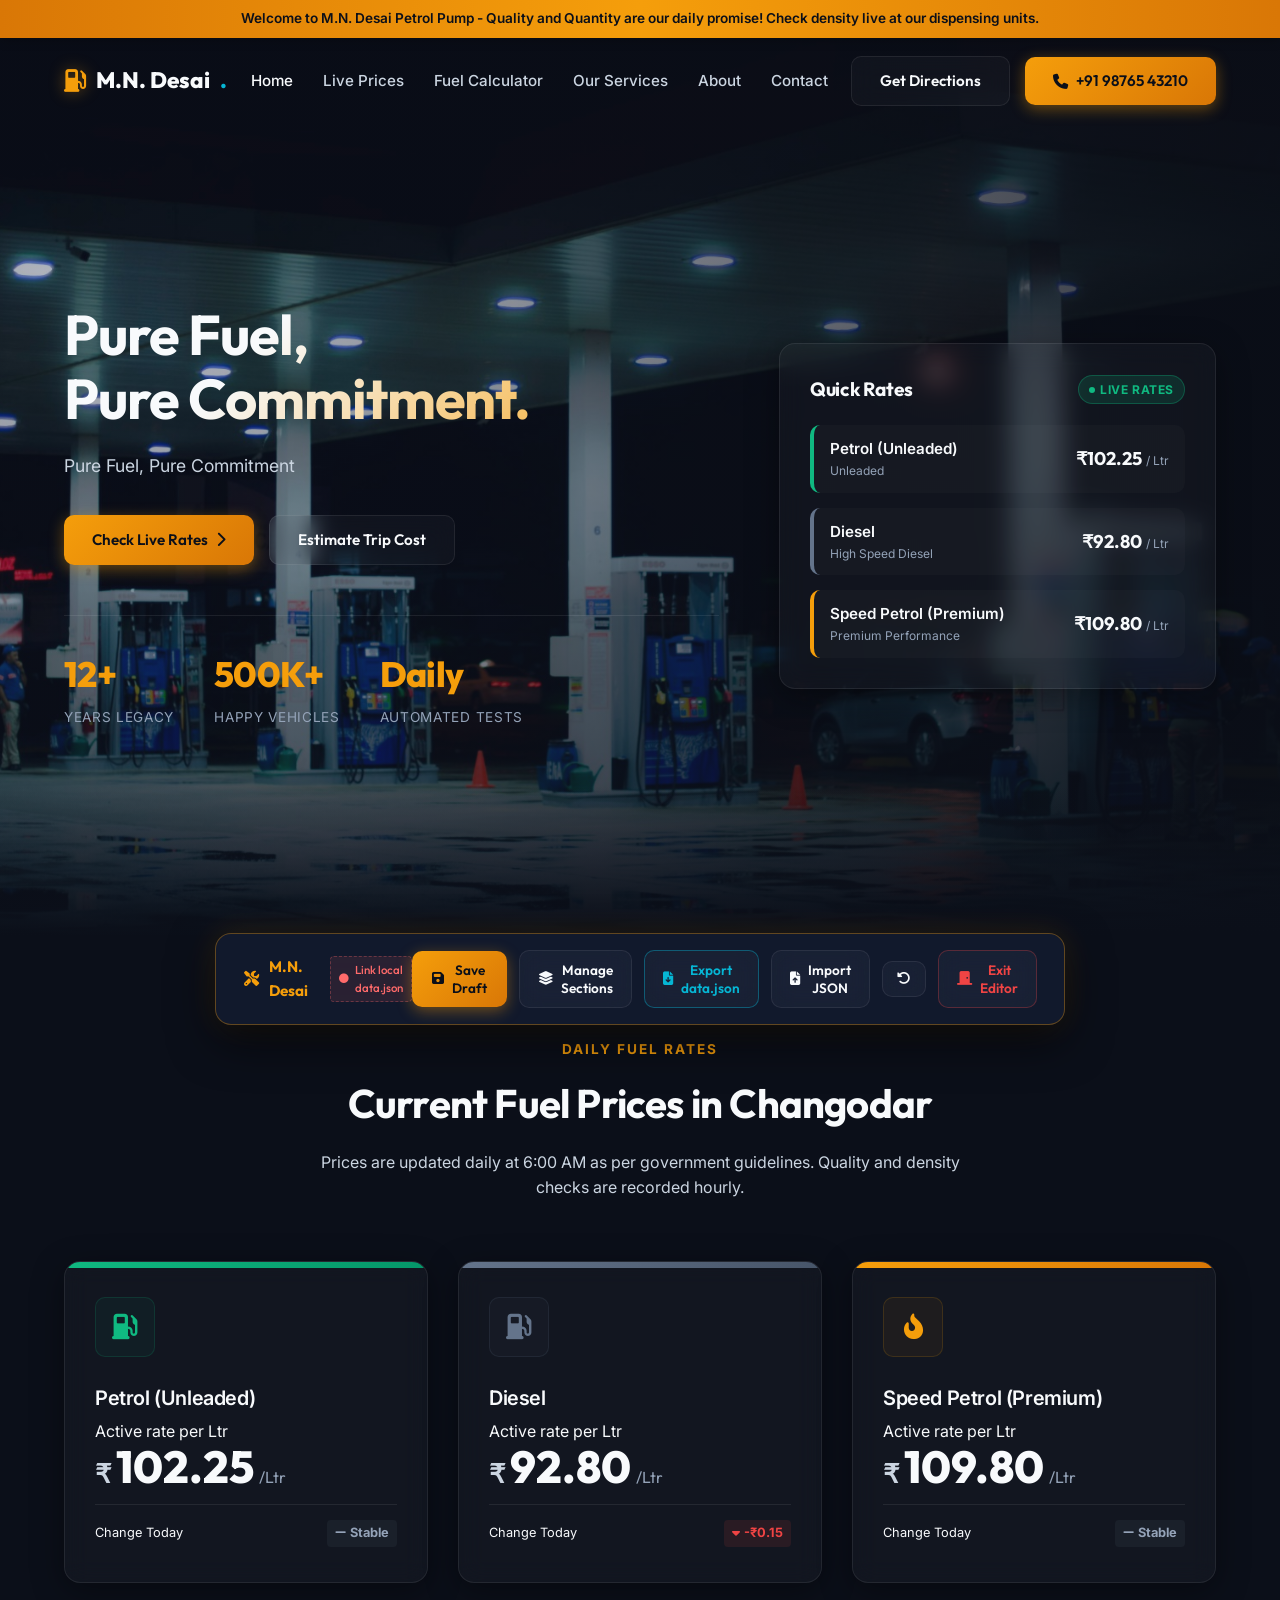
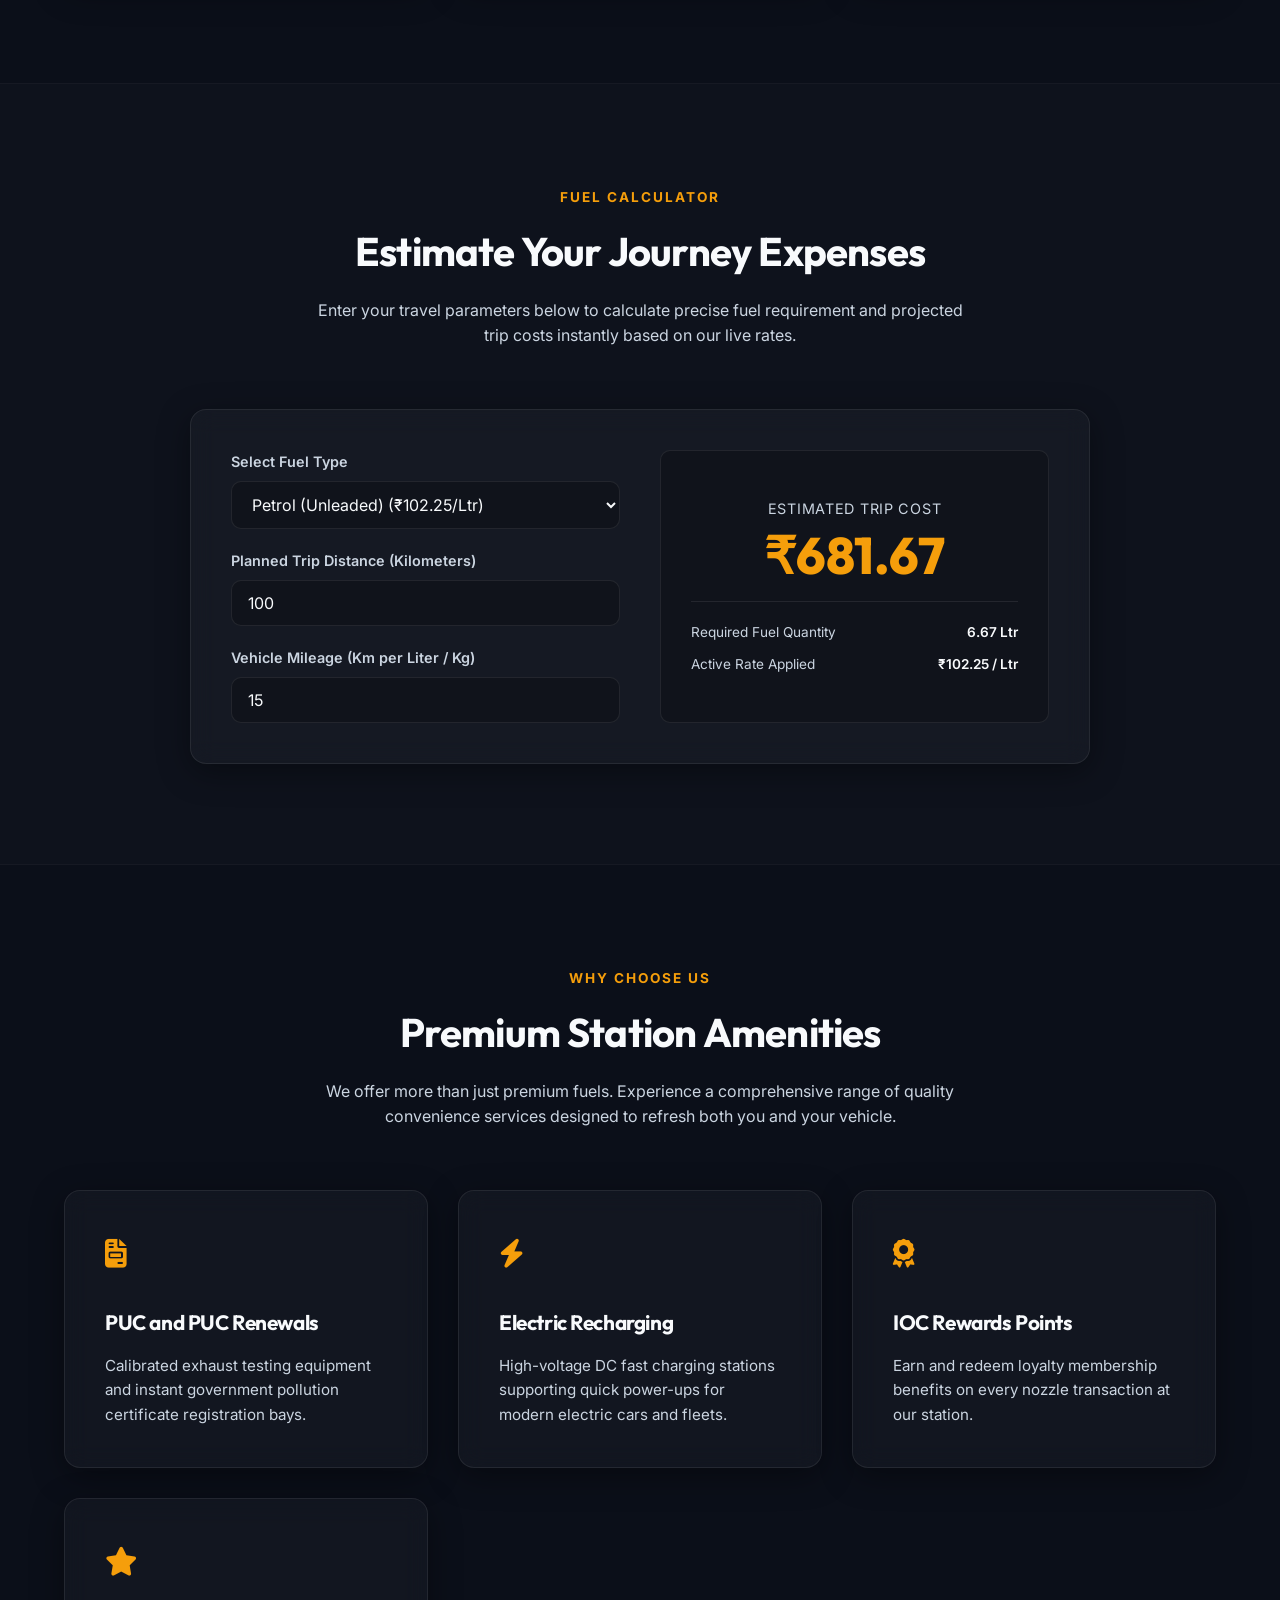
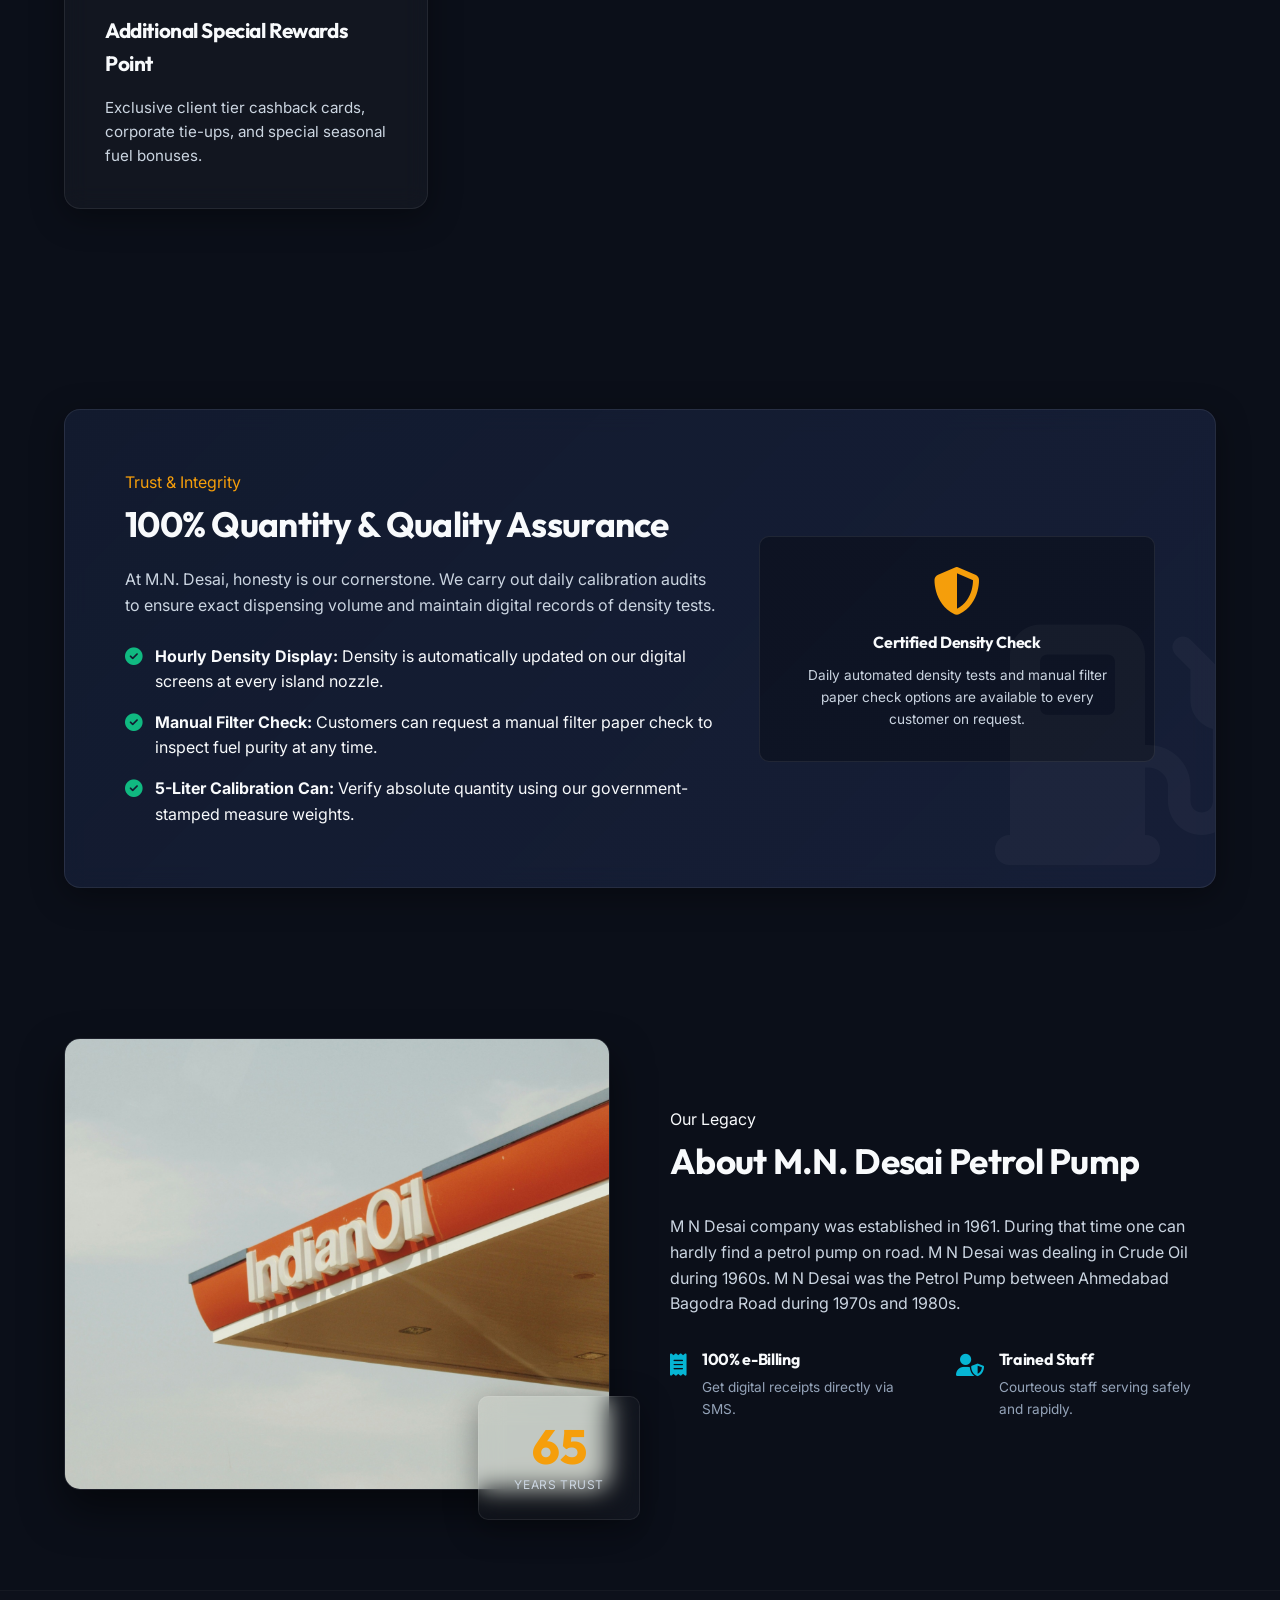
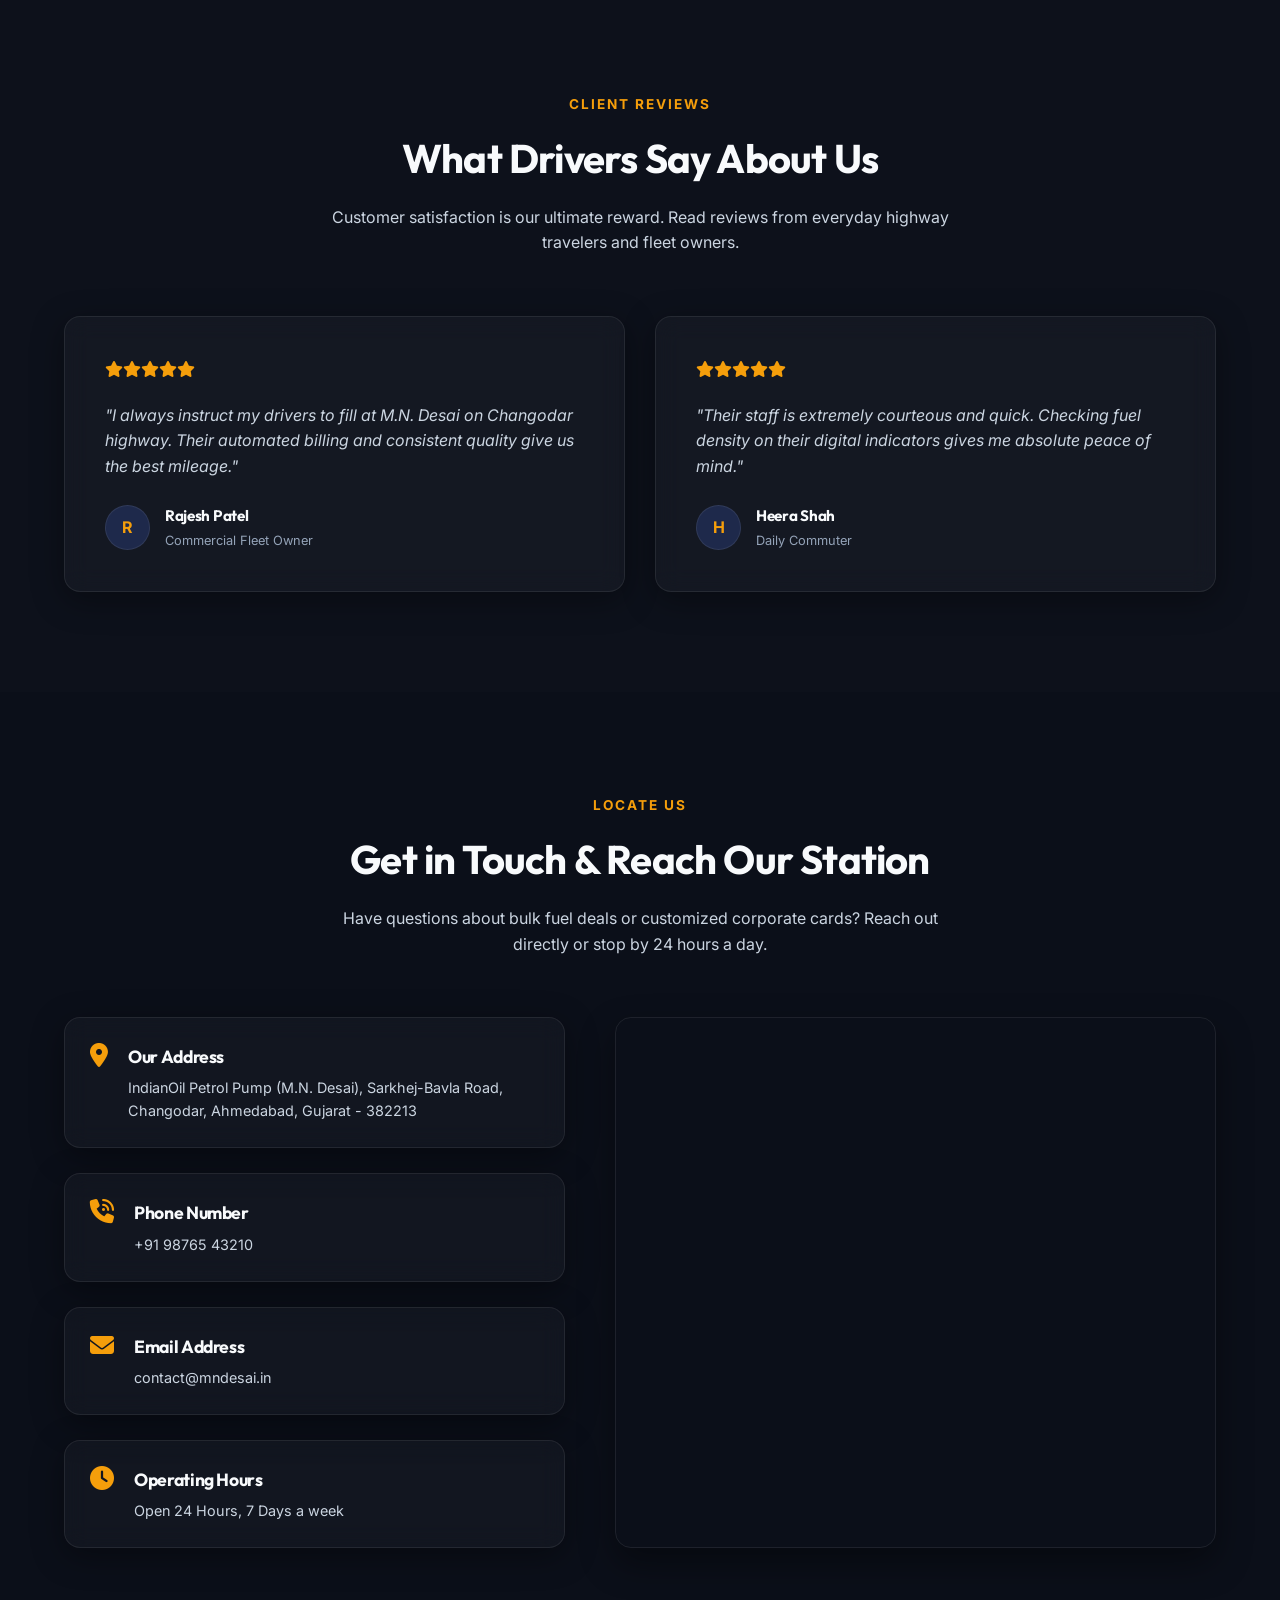
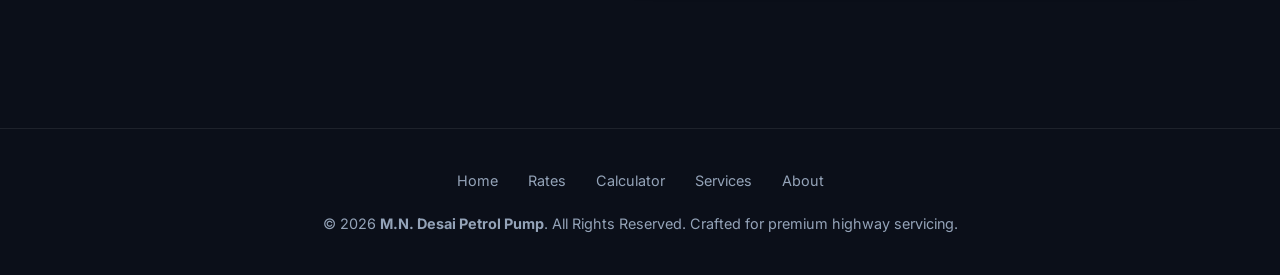
==== index.html @ 721d1387 "first commit" ====
<!DOCTYPE html>
<html lang="en">

<head>
    <meta charset="UTF-8">
    <meta name="viewport" content="width=device-width, initial-scale=1.0">
    <title>M.N. Desai Petrol Pump | Pure Fuel, Pure Commitment</title>

    
    <meta name="description"
        content="Welcome to M.N. Desai Petrol Pump (mndesai.in) located in Changodar on Sarkhej-Bavla Road, Ahmedabad, Gujarat. We provide 24/7 high-quality petrol, diesel, CNG, and speed fuel with precise measurements, automated billing, and daily density checks.">
    <meta name="keywords"
        content="mndesai petrol pump, mn desai fuel, changodar petrol pump, highway petrol pump gujarat, best cng station ahmedabad, speed petrol, diesel prices gujarat">
    <meta name="author" content="M.N. Desai">

    
    <link rel="stylesheet" href="css/style.css?v=4.0">

    
    <link rel="stylesheet" href="https://cdnjs.cloudflare.com/ajax/libs/font-awesome/6.4.0/css/all.min.css">
</head>

<body>

    
    <div class="announcement-bar" id="announcement-bar-container">
        <span id="announcement-text">Loading latest fuel updates...</span>
    </div>

    
    <header id="site-header">
        <div class="nav-container">
            <a href="#" class="logo">
                <i class="fa-solid fa-gas-pump" id="navbar-pump-icon"></i>
                <span id="nav-brand-name">M.N. Desai</span><span class="logo-dot" id="secret-lock-trigger">.</span>
            </a>

            <nav id="site-nav">
                <ul>
                    <li><a href="#hero" class="active">Home</a></li>
                    <li><a href="#prices">Live Prices</a></li>
                    <li><a href="#calculator">Fuel Calculator</a></li>
                    <li><a href="#services">Our Services</a></li>
                    <li><a href="#about">About</a></li>
                    <li><a href="#contact">Contact</a></li>
                </ul>
            </nav>

            <div class="nav-cta">
                <a href="#contact" class="btn btn-secondary">Get Directions</a>
                <a href="tel:+919876543210" class="btn btn-primary" id="header-phone-btn"><i
                        class="fa-solid fa-phone"></i> Call Now</a>
            </div>

            <button class="nav-toggle" id="nav-menu-toggle" aria-label="Toggle Menu">
                <i class="fa-solid fa-bars"></i>
            </button>
        </div>
    </header>

    
    <section class="hero" id="hero">
        <button class="hero-bg-edit-btn" id="hero-bg-edit-trigger" title="Change Hero Background Image"><i
                class="fa-solid fa-camera"></i> Change Background</button>
        <div class="hero-grid">
            <div class="hero-content">
                <h1 class="gradient-text" id="hero-title">Pure Fuel,<br>Pure Commitment.</h1>
                <p id="hero-tagline">Serving the state highway network with integrity and excellence for
                    over six decades. We guarantee 100% pure fuel with advanced calibrated dispensers.</p>

                <div class="hero-buttons">
                    <a href="#prices" class="btn btn-primary">Check Live Rates <i
                            class="fa-solid fa-chevron-right"></i></a>
                    <a href="#calculator" class="btn btn-secondary">Estimate Trip Cost</a>
                </div>

                <div class="hero-stats">
                    <div class="stat-item">
                        <h3 id="stat-experience">12+</h3>
                        <p id="stat-experience-label">Years Legacy</p>
                    </div>
                    <div class="stat-item">
                        <h3 id="stat-customers">500K+</h3>
                        <p id="stat-customers-label">Happy Vehicles</p>
                    </div>
                    <div class="stat-item">
                        <h3 id="stat-density">Daily</h3>
                        <p id="stat-density-label">Automated Tests</p>
                    </div>
                </div>
            </div>

            
            <div class="hero-preview">
                <div class="glass-panel fuel-quick-card">
                    <div class="quick-card-header">
                        <h3>Quick Rates</h3>
                        <span class="badge-live">Live Rates</span>
                    </div>
                    <div class="quick-fuel-list" id="quick-rates-container">
                        
                        <div class="quick-fuel-item petrol">
                            <div class="fuel-meta">
                                <span class="name">Petrol (Unleaded)</span>
                                <span class="type">Unleaded</span>
                            </div>
                            <div class="fuel-rate">
                                <span class="price">₹104.25</span>
                                <span class="unit">/ Ltr</span>
                            </div>
                        </div>
                        <div class="quick-fuel-item diesel">
                            <div class="fuel-meta">
                                <span class="name">Diesel</span>
                                <span class="type">High Speed Diesel</span>
                            </div>
                            <div class="fuel-rate">
                                <span class="price">₹92.80</span>
                                <span class="unit">/ Ltr</span>
                            </div>
                        </div>
                    </div>
                </div>
            </div>
        </div>
    </section>

    
    <section class="section" id="prices">
        <div class="container">
            <div class="section-header">
                <span class="subtitle" id="prices-subtitle">Daily Fuel Rates</span>
                <h2 id="prices-title">Current Fuel Prices in Changodar</h2>
                <p id="prices-desc">Prices are updated daily at 6:00 AM as per government guidelines. Quality and
                    density checks are recorded hourly.</p>
            </div>

            <div class="price-grid" id="prices-grid-container">
                
            </div>
        </div>
    </section>

    
    <section class="section" id="calculator"
        style="background: rgba(255,255,255,0.01); border-top: 1px solid rgba(255,255,255,0.03); border-bottom: 1px solid rgba(255,255,255,0.03);">
        <div class="container">
            <div class="section-header">
                <span class="subtitle" id="calc-subtitle">Fuel Calculator</span>
                <h2 id="calc-title">Estimate Your Journey Expenses</h2>
                <p id="calc-desc">Enter your travel parameters below to calculate precise fuel requirement and projected
                    trip costs instantly based on our live rates.</p>
            </div>

            <div class="glass-panel calc-container">
                <div class="calc-grid">
                    <div class="calc-inputs">
                        <div class="input-group">
                            <label for="calc-fuel-type">Select Fuel Type</label>
                            <select id="calc-fuel-type">
                                
                            </select>
                        </div>
                        <div class="input-group">
                            <label for="calc-distance">Planned Trip Distance (Kilometers)</label>
                            <input type="number" id="calc-distance" placeholder="e.g. 150" min="1" value="100">
                        </div>
                        <div class="input-group">
                            <label for="calc-mileage">Vehicle Mileage (Km per Liter / Kg)</label>
                            <input type="number" id="calc-mileage" placeholder="e.g. 15" min="0.1" step="0.1"
                                value="15">
                        </div>
                    </div>

                    <div class="calc-outputs">
                        <span class="result-label">Estimated Trip Cost</span>
                        <div class="result-val" id="calc-result-price">₹0.00</div>

                        <div class="calc-details">
                            <div class="calc-detail-row">
                                <span>Required Fuel Quantity</span>
                                <span id="calc-result-qty">0.00 Ltr</span>
                            </div>
                            <div class="calc-detail-row">
                                <span>Active Rate Applied</span>
                                <span id="calc-result-rate">₹0.00 / Ltr</span>
                            </div>
                        </div>
                    </div>
                </div>
            </div>
        </div>
    </section>

    
    <section class="section" id="services">
        <div class="container">
            <div class="section-header">
                <span class="subtitle" id="services-subtitle">Why Choose Us</span>
                <h2 id="services-title">Premium Station Amenities</h2>
                <p id="services-desc">We offer more than just premium fuels. Experience a comprehensive range of quality
                    convenience services designed to refresh both you and your vehicle.</p>
            </div>

            <div class="services-grid" id="services-grid-container">
                
            </div>
        </div>
    </section>

    
    <section class="section" id="trust" style="padding-bottom: 50px;">
        <div class="container">
            <div class="glass-panel quality-banner">
                <div class="quality-grid">
                    <div class="quality-content">
                        <span class="subtitle" id="trust-subtitle" style="color: var(--primary);">Trust &
                            Integrity</span>
                        <h2 id="qa-title">100% Quantity & Quality Assurance</h2>
                        <p id="qa-desc">At M.N. Desai, honesty is our cornerstone. We carry out daily calibration audits
                            to ensure exact dispensing volume and maintain digital records of density tests.</p>

                        <div class="quality-bullets">
                            <div class="quality-bullet">
                                <i class="fa-solid fa-circle-check"></i>
                                <span><strong id="qa-bullet-title-1">Hourly Density Display:</strong> <span
                                        id="qa-bullet-desc-1">Density is automatically updated on our digital screens at
                                        every island nozzle.</span></span>
                            </div>
                            <div class="quality-bullet">
                                <i class="fa-solid fa-circle-check"></i>
                                <span><strong id="qa-bullet-title-2">Manual Filter Check:</strong> <span
                                        id="qa-bullet-desc-2">Customers can request a manual filter paper check to
                                        inspect fuel purity at any time.</span></span>
                            </div>
                            <div class="quality-bullet">
                                <i class="fa-solid fa-circle-check"></i>
                                <span><strong id="qa-bullet-title-3">5-Liter Calibration Can:</strong> <span
                                        id="qa-bullet-desc-3">Verify absolute quantity using our government-stamped
                                        measure weights.</span></span>
                            </div>
                        </div>
                    </div>

                    <div class="quality-visual">
                        <i class="fa-solid fa-shield-halved"></i>
                        <h4>Certified Density Check</h4>
                        <p id="qa-density-note">Daily automated density tests and manual filter paper check options are
                            available to every customer on request.</p>
                    </div>
                </div>
            </div>
        </div>
    </section>

    
    <section class="section" id="about">
        <div class="container">
            <div class="about-grid">
                <div class="about-visual">
                    <div class="about-img-wrap">
                        <img src="images/01.jpeg" alt="M.N. Desai Fueling Station" id="about-image">
                    </div>
                    <div class="glass-panel experience-card">
                        <div class="num" id="about-years-badge">12</div>
                        <div class="lbl" id="about-years-label">Years Service</div>
                    </div>
                </div>

                <div class="about-content">
                    <span class="subtitle" id="about-subtitle">Our Legacy</span>
                    <h2 id="about-title">About M.N. Desai Petrol Pump</h2>
                    <p id="about-description">M N Desai company was established in 1961. During that time one can hardly
                        find a petrol pump on road. M N Desai was dealing in Crude Oil during 1960s. M N Desai was the
                        Petrol Pump between Ahmedabad Bagodra Road during 1970s and 1980s.</p>

                    <div class="about-features">
                        <div class="about-feat">
                            <div class="about-feat-icon"><i class="fa-solid fa-receipt"></i></div>
                            <div>
                                <h4 id="about-feat-title-1">100% e-Billing</h4>
                                <p id="about-feat-desc-1">Get digital receipts directly via SMS.</p>
                            </div>
                        </div>
                        <div class="about-feat">
                            <div class="about-feat-icon"><i class="fa-solid fa-user-shield"></i></div>
                            <div>
                                <h4 id="about-feat-title-2">Trained Staff</h4>
                                <p id="about-feat-desc-2">Courteous staff serving safely and rapidly.</p>
                            </div>
                        </div>
                    </div>
                </div>
            </div>
        </div>
    </section>

    
    <section class="section" id="testimonials"
        style="background: rgba(255,255,255,0.01); border-top: 1px solid rgba(255,255,255,0.03);">
        <div class="container">
            <div class="section-header">
                <span class="subtitle" id="testimonials-subtitle">Client Reviews</span>
                <h2 id="testimonials-title">What Drivers Say About Us</h2>
                <p id="testimonials-desc">Customer satisfaction is our ultimate reward. Read reviews from everyday
                    highway travelers and fleet owners.</p>
            </div>

            <div class="testimonials-grid" id="testimonials-container">
                
            </div>
        </div>
    </section>

    
    <section class="section" id="contact">
        <div class="container">
            <div class="section-header">
                <span class="subtitle" id="contact-subtitle">Locate Us</span>
                <h2 id="contact-title">Get in Touch & Reach Our Station</h2>
                <p id="contact-desc">Have questions about bulk fuel deals or customized corporate cards? Reach out
                    directly or stop by 24 hours a day.</p>
            </div>

            <div class="contact-grid">
                <div class="contact-info-cards">
                    <div class="glass-panel contact-panel-card">
                        <i class="fa-solid fa-location-dot"></i>
                        <div>
                            <h4>Our Address</h4>
                            <p id="contact-address">IndianOil Petrol Pump (M.N. Desai), Sarkhej-Bavla Road, Changodar,
                                Ahmedabad, Gujarat - 382213</p>
                        </div>
                    </div>
                    <div class="glass-panel contact-panel-card">
                        <i class="fa-solid fa-phone-volume"></i>
                        <div>
                            <h4>Phone Number</h4>
                            <p><a href="tel:+919876543210" id="contact-phone">+91 98765 43210</a></p>
                            <p style="font-size:0.8rem; color:var(--text-muted);"></p>
                        </div>
                    </div>
                    <div class="glass-panel contact-panel-card">
                        <i class="fa-solid fa-envelope"></i>
                        <div>
                            <h4>Email Address</h4>
                            <p><a href="mailto:contact@mndesai.in" id="contact-email">contact@mndesai.in</a></p>
                        </div>
                    </div>
                    <div class="glass-panel contact-panel-card">
                        <i class="fa-solid fa-clock"></i>
                        <div>
                            <h4>Operating Hours</h4>
                            <p id="contact-hours">Open 24 Hours, 7 Days a week</p>
                        </div>
                    </div>
                </div>

                <div class="map-wrapper">
                    
                    <iframe
                        src="https://www.google.com/maps/embed?pb=!1m18!1m12!1m3!1d3672.630043883011!2d72.4411132!3d22.9208035!2m3!1f0!2f0!3f0!3m2!1i1024!2i768!4f13.1!3m3!1m2!1s0x395e91b2bcdae9b9%3A0xb13c79120ed549c4!2sIndianOil!5e0!3m2!1sen!2sin!4v1715830000000!5m2!1sen!2sin"
                        allowfullscreen="" loading="lazy" referrerpolicy="no-referrer-when-downgrade"
                        id="contact-map-iframe"></iframe>
                </div>
            </div>
        </div>
    </section>

    
    <footer>
        <div class="container">
            <div class="footer-nav">
                <a href="#hero">Home</a>
                <a href="#prices">Rates</a>
                <a href="#calculator">Calculator</a>
                <a href="#services">Services</a>
                <a href="#about">About</a>
            </div>
            <p>&copy; <span id="footer-year">2026</span> <strong id="footer-station-name">M.N. Desai Petrol
                    Pump</strong>. All Rights Reserved. <span id="footer-crafted-text">Crafted for premium highway
                    servicing.</span></p>
        </div>
    </footer>

    
    <div class="secret-login-modal" id="secret-login-modal-overlay">
        <div class="glass-panel login-card" style="position: relative;">
            <button id="close-secret-login"
                style="position: absolute; top: 15px; right: 15px; background: none; border: none; color: var(--text-secondary); cursor: pointer; font-size: 1.2rem;"><i
                    class="fa-solid fa-xmark"></i></button>
            <div class="login-header">
                <i class="fa-solid fa-user-lock"></i>
                <h2>Admin Mode Activation</h2>
                <p>Enter administrative credentials to enable live inline text and price editing directly on this page.
                </p>
            </div>

            <div class="login-error" id="secret-login-error"
                style="display: none; background: rgba(239, 68, 68, 0.1); border: 1px solid rgba(239, 68, 68, 0.3); color: #ef4444; padding: 10px; border-radius: var(--border-radius-sm); font-size: 0.85rem; margin-bottom: 20px;">
                <i class="fa-solid fa-circle-exclamation"></i> Invalid credentials.
            </div>

            <div class="login-form">
                <div class="input-group" style="text-align: left;">
                    <label for="secret-username">Username</label>
                    <input type="text" id="secret-username" placeholder="Enter user name" required>
                </div>

                <div class="input-group" style="text-align: left; margin-top: 15px;">
                    <label for="secret-password">Password</label>
                    <input type="password" id="secret-password" placeholder="••••••••" required>
                </div>

                <button type="button" class="btn btn-primary" id="secret-login-submit"
                    style="width: 100%; margin-top: 25px;">
                    <i class="fa-solid fa-key"></i> Enable Edit Mode
                </button>
            </div>
        </div>
    </div>

    
    <div class="secret-login-modal" id="wysiwyg-image-modal-overlay">
        <div class="glass-panel login-card" style="position: relative; max-width: 540px; width: 100%;">
            <button id="close-image-modal"
                style="position: absolute; top: 15px; right: 15px; background: none; border: none; color: var(--text-secondary); cursor: pointer; font-size: 1.2rem;"><i
                    class="fa-solid fa-xmark"></i></button>
            <div class="login-header" style="margin-bottom: 20px;">
                <i class="fa-solid fa-image" style="color: var(--primary); font-size: 2.5rem; margin-bottom: 12px;"></i>
                <h2 style="font-family: 'Outfit', sans-serif; font-size: 1.8rem; margin-bottom: 8px;">Update Section
                    Image</h2>
                <p style="font-size: 0.85rem; color: var(--text-secondary); line-height: 1.4;">Select an existing image
                    from the <code>images/</code> folder gallery, or upload/register a new image.</p>
            </div>

            <div class="image-modal-body" style="text-align: left; display: flex; flex-direction: column; gap: 15px;">
                
                <div class="input-group">
                    <label
                        style="font-weight: 600; font-size: 0.85rem; color: var(--text-secondary); display: flex; align-items: center; gap: 6px; margin-bottom: 6px;">
                        <i class="fa-solid fa-images"></i> Available Images in Folder
                    </label>
                    <div class="image-gallery-grid" id="modal-image-gallery-container">
                        
                    </div>
                </div>

                
                <div class="input-group">
                    <label
                        style="font-weight: 600; font-size: 0.85rem; color: var(--text-secondary); display: flex; align-items: center; gap: 6px; margin-bottom: 4px;">
                        <i class="fa-solid fa-cloud-arrow-up"></i> Register / Upload New Image
                    </label>
                    <div class="file-upload-drag-area" id="modal-image-drag-area"
                        style="border: 2px dashed rgba(245, 158, 11, 0.3); padding: 16px; border-radius: var(--border-radius-md); text-align: center; cursor: pointer; background: rgba(255,255,255,0.01); transition: var(--transition-smooth);">
                        <i class="fa-solid fa-images"
                            style="font-size: 1.5rem; color: var(--text-muted); margin-bottom: 6px;"></i>
                        <p style="font-size: 0.75rem; color: var(--text-secondary); margin: 0;">Drag & drop new image
                            here or <span style="color: var(--primary); font-weight: 600;">Browse</span></p>
                        <input type="file" id="modal-image-file-picker" accept="image/*" style="display: none;">
                    </div>
                </div>
            </div>

            <div style="display: flex; gap: 10px; margin-top: 20px;">
                <button type="button" class="btn btn-secondary" id="cancel-image-submit"
                    style="flex: 1; padding: 10px; font-size: 0.85rem;">Cancel</button>
                <button type="button" class="btn btn-primary" id="apply-image-submit"
                    style="flex: 1; padding: 10px; font-size: 0.85rem;"><i class="fa-solid fa-circle-check"></i> Apply
                    Selection</button>
            </div>
        </div>
    </div>

    
    <div class="secret-login-modal" id="wysiwyg-icon-modal-overlay">
        <div class="glass-panel login-card" style="position: relative; max-width: 520px; width: 100%;">
            <button id="close-icon-modal"
                style="position: absolute; top: 15px; right: 15px; background: none; border: none; color: var(--text-secondary); cursor: pointer; font-size: 1.2rem;"><i
                    class="fa-solid fa-xmark"></i></button>
            <div class="login-header" style="margin-bottom: 20px;">
                <i class="fa-solid fa-icons" style="color: var(--primary); font-size: 2.5rem; margin-bottom: 12px;"></i>
                <h2 style="font-family: 'Outfit', sans-serif; font-size: 1.8rem; margin-bottom: 8px;">Select Curated
                    Icon</h2>
                <p style="font-size: 0.85rem; color: var(--text-secondary); line-height: 1.4;">Pick a stunning and
                    modern icon style to customize this section's branding.</p>
            </div>
            <div class="icon-modal-body" style="text-align: left;">
                <div class="icon-picker-grid" id="modal-icon-picker-container">
                    
                </div>
            </div>
            <div style="display: flex; gap: 10px; margin-top: 25px;">
                <button type="button" class="btn btn-secondary" id="cancel-icon-submit"
                    style="flex: 1; padding: 10px; font-size: 0.85rem;">Cancel</button>
                <button type="button" class="btn btn-primary" id="apply-icon-submit"
                    style="flex: 1; padding: 10px; font-size: 0.85rem;"><i class="fa-solid fa-circle-check"></i> Apply
                    Icon</button>
            </div>
        </div>
    </div>

    
    <div class="secret-login-modal" id="wysiwyg-sections-modal-overlay">
        <div class="glass-panel login-card" style="position: relative; max-width: 520px; width: 100%;">
            <button id="close-sections-modal"
                style="position: absolute; top: 15px; right: 15px; background: none; border: none; color: var(--text-secondary); cursor: pointer; font-size: 1.2rem;"><i
                    class="fa-solid fa-xmark"></i></button>
            <div class="login-header" style="margin-bottom: 20px;">
                <i class="fa-solid fa-eye-slash"
                    style="color: var(--primary); font-size: 2.5rem; margin-bottom: 12px;"></i>
                <h2 style="font-family: 'Outfit', sans-serif; font-size: 1.8rem; margin-bottom: 8px;">Manage Page
                    Sections</h2>
                <p style="font-size: 0.85rem; color: var(--text-secondary); line-height: 1.4;">Toggle visibility
                    switches to show or hide entire layout blocks from highway travelers.</p>
            </div>
            <div class="sections-modal-body" style="text-align: left;">
                <div class="sections-list-container" id="modal-sections-list-container">
                    
                </div>
            </div>
            <div style="display: flex; gap: 10px; margin-top: 25px;">
                <button type="button" class="btn btn-secondary" id="cancel-sections-submit"
                    style="flex: 1; padding: 10px; font-size: 0.85rem;">Cancel</button>
                <button type="button" class="btn btn-primary" id="apply-sections-submit"
                    style="flex: 1; padding: 10px; font-size: 0.85rem;"><i class="fa-solid fa-circle-check"></i> Apply
                    Changes</button>
            </div>
        </div>
    </div>

    
    <div class="wysiwyg-floating-control-dock" id="wysiwyg-floating-toolbar">
        <div class="dock-branding">
            <i class="fa-solid fa-screwdriver-wrench"></i>
            M.N. Desai <span id="file-sync-status"
                style="margin-left: 12px; font-size: 0.72rem; color: #ff6b6b; padding: 4px 8px; border-radius: 4px; background: rgba(255, 107, 107, 0.1); border: 1px dashed rgba(255, 107, 107, 0.3); cursor: pointer; display: inline-flex; align-items: center; gap: 6px; font-weight: 500;"
                title="Click to link directly to your local data.json file on your computer"><i
                    class="fa-solid fa-circle" style="font-size: 0.6rem;"></i> Link local data.json</span>
        </div>
        <div class="dock-buttons">
            <button class="btn btn-primary" id="wysiwyg-save-btn" style="padding: 10px 20px; font-size: 0.85rem;">
                <i class="fa-solid fa-floppy-disk"></i> Save Draft
            </button>
            <button class="btn btn-secondary" id="toolbar-sections-btn" style="padding: 10px 18px; font-size: 0.85rem;">
                <i class="fa-solid fa-layer-group"></i> Manage Sections
            </button>
            <button class="btn btn-secondary" id="wysiwyg-export-btn"
                style="padding: 10px 18px; font-size: 0.85rem; border-color: rgba(6, 182, 212, 0.4); color: var(--secondary);">
                <i class="fa-solid fa-file-arrow-down"></i> Export data.json
            </button>
            <button class="btn btn-secondary" id="wysiwyg-import-btn" style="padding: 10px 18px; font-size: 0.85rem;">
                <i class="fa-solid fa-file-arrow-up"></i> Import JSON
            </button>
            <button class="btn btn-secondary" id="wysiwyg-reset-btn" style="padding: 10px 14px; font-size: 0.85rem;"
                title="Revert Changes">
                <i class="fa-solid fa-rotate-left"></i>
            </button>
            <button class="btn btn-secondary" id="wysiwyg-exit-btn"
                style="padding: 10px 18px; font-size: 0.85rem; border-color: rgba(239, 68, 68, 0.3); color: #ef4444;">
                <i class="fa-solid fa-door-closed"></i> Exit Editor
            </button>
        </div>
    </div>

    
    <div class="wysiwyg-drag-import-overlay" id="wysiwyg-drag-overlay">
        <i class="fa-solid fa-cloud-arrow-up"></i>
        <h2 style="font-family: 'Outfit', sans-serif; font-size: 2rem; margin-bottom: 10px;">Import data.json
            Configuration</h2>
        <p style="color: var(--text-secondary); font-size: 1.1rem;">Drop your custom configuration file anywhere on the
            screen to restore settings.</p>
        <input type="file" id="wysiwyg-file-picker" accept=".json" style="display: none;">
    </div>

    
    <div class="toast-msg success" id="wysiwyg-toast-box">
        <i class="fa-solid fa-circle-check"></i>
        <span id="wysiwyg-toast-text">Changes saved locally! Real-time sync active.</span>
    </div>

    
    <script src="js/app.js?v=4.1"></script>
</body>

</html>
---- css/style.css ----
/* ==========================================================================
   M.N. DESAI PETROL PUMP - PREMIUM UNIFIED STYLE SHEET
   ========================================================================== */

/* --- Import Premium Typography --- */
@import url('https://fonts.googleapis.com/css2?family=Inter:wght@300;400;500;600;700&family=Outfit:wght@400;500;600;700;800&display=swap');

:root {
    /* Color Palette */
    --bg-main: #0b0f19;
    --bg-surface: #131c31;
    --bg-surface-elevated: #1e294b;
    --text-primary: #f8fafc;
    --text-secondary: #cbd5e1;
    --text-muted: #94a3b8;

    --primary: #f59e0b;
    /* Fuel Gold */
    --primary-glow: rgba(245, 158, 11, 0.4);
    --secondary: #06b6d4;
    /* Tech Cyan */
    --secondary-glow: rgba(6, 182, 212, 0.4);

    /* Fuel Theming */
    --color-petrol: #10b981;
    --color-petrol-glow: rgba(16, 185, 129, 0.2);
    --color-diesel: #64748b;
    --color-diesel-glow: rgba(100, 116, 139, 0.2);
    --color-cng: #3b82f6;
    --color-cng-glow: rgba(59, 130, 246, 0.2);
    --color-speed: #f59e0b;
    --color-speed-glow: rgba(245, 158, 11, 0.2);

    /* UI Specifications */
    --border-radius-lg: 16px;
    --border-radius-md: 10px;
    --border-radius-sm: 6px;
    --transition-smooth: all 0.3s cubic-bezier(0.4, 0, 0.2, 1);

    --glass-bg: rgba(255, 255, 255, 0.03);
    --glass-border: rgba(255, 255, 255, 0.08);
    --glass-blur: blur(12px);
}

/* --- Base & Reset Elements --- */
* {
    margin: 0;
    padding: 0;
    box-sizing: border-box;
    scroll-behavior: smooth;
}

body {
    background-color: var(--bg-main);
    color: var(--text-primary);
    font-family: 'Inter', sans-serif;
    line-height: 1.6;
    overflow-x: hidden;
}

h1,
h2,
h3,
h4,
h5,
h6 {
    font-family: 'Outfit', sans-serif;
    font-weight: 700;
    letter-spacing: -0.02em;
}

a {
    color: inherit;
    text-decoration: none;
    transition: var(--transition-smooth);
}

/* --- Common UI Components --- */
.gradient-text {
    background: linear-gradient(135deg, var(--text-primary) 30%, var(--primary) 100%);
    -webkit-background-clip: text;
    -webkit-text-fill-color: transparent;
}

.gradient-text-alt {
    background: linear-gradient(135deg, var(--secondary) 0%, var(--primary) 100%);
    -webkit-background-clip: text;
    -webkit-text-fill-color: transparent;
}

/* Beautiful Buttons */
.btn {
    display: inline-flex;
    align-items: center;
    justify-content: center;
    gap: 8px;
    padding: 12px 28px;
    font-family: 'Outfit', sans-serif;
    font-weight: 600;
    font-size: 0.95rem;
    border-radius: var(--border-radius-md);
    cursor: pointer;
    transition: var(--transition-smooth);
    border: none;
    outline: none;
}

.btn-primary {
    background: linear-gradient(135deg, var(--primary) 0%, #d97706 100%);
    color: #0b0f19;
    box-shadow: 0 4px 15px var(--primary-glow);
}

.btn-primary:hover {
    transform: translateY(-2px);
    box-shadow: 0 6px 20px rgba(245, 158, 11, 0.6);
}

.btn-secondary {
    background: var(--glass-bg);
    border: 1px solid var(--glass-border);
    color: var(--text-primary);
    backdrop-filter: var(--glass-blur);
}

.btn-secondary:hover {
    background: rgba(255, 255, 255, 0.08);
    border-color: rgba(255, 255, 255, 0.2);
    transform: translateY(-2px);
}

/* Glassmorphism Wrapper */
.glass-panel {
    background: var(--glass-bg);
    border: 1px solid var(--glass-border);
    backdrop-filter: var(--glass-blur);
    border-radius: var(--border-radius-lg);
    box-shadow: 0 8px 32px 0 rgba(0, 0, 0, 0.37);
}

/* ==========================================================================
   CUSTOMER SITE LAYOUT (index.html)
   ========================================================================== */

/* --- Body spacing adjustment for fixed announcement --- */
body {
    padding-top: 36px;
    transition: padding-top 0.3s ease;
}

/* --- Top Announcement Bar --- */
.announcement-bar {
    background: linear-gradient(90deg, #d97706 0%, var(--primary) 50%, #d97706 100%);
    color: #0b0f19;
    font-size: 0.85rem;
    font-weight: 600;
    padding: 8px 20px;
    text-align: center;
    position: fixed;
    top: 0;
    left: 0;
    width: 100%;
    z-index: 1000;
    box-shadow: 0 2px 10px rgba(0, 0, 0, 0.25);
    transition: transform 0.3s ease;
}

body.scrolled-active .announcement-bar {
    transform: translateY(-100%);
}

/* --- Header / Navigation --- */
header {
    position: fixed;
    top: 36px;
    /* Shifted down under announcement bar */
    left: 0;
    width: 100%;
    z-index: 999;
    padding: 20px 0;
    transition: var(--transition-smooth);
}

body.scrolled-active {
    padding-top: 0;
    /* Remove top offset when announcement bar scrolls away */
}

header.scrolled {
    top: 0;
    /* Pin to the absolute top of viewport */
    background: rgba(11, 15, 25, 0.85);
    backdrop-filter: blur(20px);
    padding: 12px 0;
    border-bottom: 1px solid var(--glass-border);
    box-shadow: 0 4px 20px rgba(0, 0, 0, 0.4);
}

.nav-container {
    max-width: 1200px;
    margin: 0 auto;
    display: flex;
    justify-content: space-between;
    align-items: center;
    padding: 0 24px;
}

.logo {
    display: flex;
    align-items: center;
    gap: 10px;
    font-size: 1.4rem;
    font-weight: 800;
    font-family: 'Outfit', sans-serif;
    color: var(--text-primary);
}

.logo i {
    color: var(--primary);
    filter: drop-shadow(0 0 8px var(--primary-glow));
}

.logo-dot {
    color: var(--secondary);
}

nav ul {
    display: flex;
    list-style: none;
    gap: 30px;
    align-items: center;
}

nav ul li a {
    font-weight: 500;
    font-size: 0.95rem;
    color: var(--text-secondary);
}

nav ul li a:hover,
nav ul li a.active {
    color: var(--text-primary);
}

.nav-cta {
    display: flex;
    align-items: center;
    gap: 15px;
}

.nav-toggle {
    display: none;
    font-size: 1.5rem;
    background: none;
    border: none;
    color: var(--text-primary);
    cursor: pointer;
}

/* --- Hero Section --- */
.hero {
    min-height: 100vh;
    padding-top: 140px;
    padding-bottom: 80px;
    background: radial-gradient(circle at 10% 20%, rgba(30, 41, 75, 0.3) 0%, rgba(11, 15, 25, 0.9) 90%),
        url('https://images.unsplash.com/photo-1527018601619-a508a2be00cd?q=80&w=2000&auto=format&fit=crop') no-repeat center center/cover;
    display: flex;
    align-items: center;
    position: relative;
}

.hero::after {
    content: '';
    position: absolute;
    bottom: 0;
    left: 0;
    width: 100%;
    height: 150px;
    background: linear-gradient(to top, var(--bg-main), transparent);
    pointer-events: none;
}

.hero-grid {
    max-width: 1200px;
    margin: 0 auto;
    width: 100%;
    padding: 0 24px;
    display: grid;
    grid-template-columns: 1.2fr 0.8fr;
    gap: 60px;
    align-items: center;
    position: relative;
    z-index: 2;
}

.hero-content h1 {
    font-size: 3.5rem;
    line-height: 1.15;
    margin-bottom: 20px;
}

.hero-content p {
    font-size: 1.1rem;
    color: var(--text-secondary);
    margin-bottom: 35px;
    max-width: 600px;
}

.hero-buttons {
    display: flex;
    gap: 15px;
}

.hero-stats {
    margin-top: 50px;
    display: flex;
    gap: 40px;
    border-top: 1px solid var(--glass-border);
    padding-top: 30px;
}

.stat-item h3 {
    font-size: 2.2rem;
    color: var(--primary);
    margin-bottom: 5px;
    font-weight: 800;
}

.stat-item p {
    font-size: 0.85rem;
    color: var(--text-muted);
    text-transform: uppercase;
    letter-spacing: 0.05em;
    margin-bottom: 0;
}

/* Fuel Summary Banner (Hero Right) */
.hero-preview {
    animation: float 6s ease-in-out infinite;
}

@keyframes float {

    0%,
    100% {
        transform: translateY(0px);
    }

    50% {
        transform: translateY(-15px);
    }
}

.fuel-quick-card {
    padding: 30px;
    border-radius: var(--border-radius-lg);
}

.quick-card-header {
    display: flex;
    justify-content: space-between;
    align-items: center;
    margin-bottom: 20px;
}

.quick-card-header h3 {
    font-size: 1.2rem;
}

.badge-live {
    background: rgba(16, 185, 129, 0.15);
    color: var(--color-petrol);
    padding: 4px 10px;
    border-radius: 50px;
    font-size: 0.75rem;
    font-weight: 700;
    display: inline-flex;
    align-items: center;
    gap: 5px;
    text-transform: uppercase;
    letter-spacing: 0.05em;
    border: 1px solid rgba(16, 185, 129, 0.3);
}

.badge-live::before {
    content: '';
    width: 6px;
    height: 6px;
    background: var(--color-petrol);
    border-radius: 50%;
    display: inline-block;
    animation: pulse 1.5s infinite;
}

@keyframes pulse {
    0% {
        transform: scale(0.9);
        opacity: 0.5;
    }

    50% {
        transform: scale(1.3);
        opacity: 1;
    }

    100% {
        transform: scale(0.9);
        opacity: 0.5;
    }
}

.quick-fuel-list {
    display: flex;
    flex-direction: column;
    gap: 15px;
}

.quick-fuel-item {
    display: flex;
    justify-content: space-between;
    align-items: center;
    padding: 12px 16px;
    background: rgba(255, 255, 255, 0.02);
    border-radius: var(--border-radius-md);
    border-left: 4px solid var(--text-muted);
    transition: var(--transition-smooth);
}

.quick-fuel-item.petrol {
    border-left-color: var(--color-petrol);
}

.quick-fuel-item.diesel {
    border-left-color: var(--color-diesel);
}

.quick-fuel-item.cng {
    border-left-color: var(--color-cng);
}

.quick-fuel-item.speed {
    border-left-color: var(--color-speed);
}

.quick-fuel-item:hover {
    background: rgba(255, 255, 255, 0.05);
    transform: translateX(4px);
}

.fuel-meta {
    display: flex;
    flex-direction: column;
}

.fuel-meta .name {
    font-weight: 600;
    font-size: 0.95rem;
}

.fuel-meta .type {
    font-size: 0.75rem;
    color: var(--text-muted);
}

.fuel-rate {
    text-align: right;
}

.fuel-rate .price {
    font-family: 'Outfit', sans-serif;
    font-size: 1.15rem;
    font-weight: 700;
}

.fuel-rate .unit {
    font-size: 0.75rem;
    color: var(--text-muted);
}

/* --- Section Formatting --- */
.section {
    padding: 100px 0;
    position: relative;
}

.container {
    max-width: 1200px;
    margin: 0 auto;
    padding: 0 24px;
}

.section-header {
    text-align: center;
    max-width: 650px;
    margin: 0 auto 60px auto;
}

.section-header .subtitle {
    color: var(--primary);
    font-weight: 700;
    font-size: 0.85rem;
    text-transform: uppercase;
    letter-spacing: 0.15em;
    margin-bottom: 10px;
    display: inline-block;
}

.section-header h2 {
    font-size: 2.5rem;
    margin-bottom: 15px;
}

.section-header p {
    color: var(--text-secondary);
}

/* --- Live Fuel Prices Section --- */
.price-grid {
    display: grid;
    grid-template-columns: repeat(auto-fit, minmax(260px, 1fr));
    gap: 30px;
}

.price-card {
    padding: 35px 30px;
    border-radius: var(--border-radius-lg);
    position: relative;
    overflow: hidden;
    transition: var(--transition-smooth);
}

.price-card::before {
    content: '';
    position: absolute;
    top: 0;
    left: 0;
    width: 100%;
    height: 6px;
    background: var(--text-muted);
}

.price-card.petrol::before {
    background: linear-gradient(90deg, #10b981, #059669);
}

.price-card.diesel::before {
    background: linear-gradient(90deg, #64748b, #475569);
}

.price-card.cng::before {
    background: linear-gradient(90deg, #3b82f6, #1d4ed8);
}

.price-card.speed::before {
    background: linear-gradient(90deg, #f59e0b, #d97706);
}

.price-card:hover {
    transform: translateY(-8px);
    box-shadow: 0 12px 40px rgba(0, 0, 0, 0.5);
    background: rgba(255, 255, 255, 0.05);
}

.card-icon-wrap {
    width: 60px;
    height: 60px;
    border-radius: var(--border-radius-md);
    background: rgba(255, 255, 255, 0.02);
    border: 1px solid var(--glass-border);
    display: flex;
    align-items: center;
    justify-content: center;
    font-size: 1.6rem;
    margin-bottom: 25px;
}

.price-card.petrol .card-icon-wrap {
    color: var(--color-petrol);
    background: rgba(16, 185, 129, 0.05);
    border-color: rgba(16, 185, 129, 0.15);
}

.price-card.diesel .card-icon-wrap {
    color: var(--color-diesel);
    background: rgba(100, 116, 139, 0.05);
    border-color: rgba(100, 116, 139, 0.15);
}

.price-card.cng .card-icon-wrap {
    color: var(--color-cng);
    background: rgba(59, 130, 246, 0.05);
    border-color: rgba(59, 130, 246, 0.15);
}

.price-card.speed .card-icon-wrap {
    color: var(--color-speed);
    background: rgba(245, 158, 11, 0.05);
    border-color: rgba(245, 158, 11, 0.15);
}

.price-card h3 {
    font-size: 1.25rem;
    margin-bottom: 5px;
    font-family: 'Inter', sans-serif;
    font-weight: 600;
}

.price-card .unit-label {
    font-size: 0.75rem;
    color: var(--text-muted);
    text-transform: uppercase;
    letter-spacing: 0.05em;
    margin-bottom: 15px;
    display: block;
}

.price-card .display-price {
    font-family: 'Outfit', sans-serif;
    font-size: 2.8rem;
    font-weight: 800;
    line-height: 1;
    margin-bottom: 15px;
    display: flex;
    align-items: baseline;
}

.price-card .display-price::before {
    content: '₹';
    font-size: 1.6rem;
    font-weight: 600;
    margin-right: 4px;
    color: var(--text-secondary);
}

.price-card .price-decimal {
    font-size: 1.8rem;
    font-weight: 600;
}

.price-card .price-unit {
    font-size: 1rem;
    font-weight: 400;
    color: var(--text-muted);
    margin-left: 5px;
}

.price-card-footer {
    display: flex;
    justify-content: space-between;
    align-items: center;
    border-top: 1px solid var(--glass-border);
    padding-top: 15px;
    font-size: 0.8rem;
}

.trend-badge {
    display: inline-flex;
    align-items: center;
    gap: 4px;
    font-weight: 700;
    padding: 3px 8px;
    border-radius: 4px;
}

.trend-badge.up {
    background: rgba(16, 185, 129, 0.1);
    color: var(--color-petrol);
}

.trend-badge.down {
    background: rgba(239, 68, 68, 0.1);
    color: #ef4444;
}

.trend-badge.stable {
    background: rgba(100, 116, 139, 0.1);
    color: var(--text-muted);
}

/* --- Interactive Trip Calculator --- */
.calc-container {
    width: 100%;
    max-width: 900px;
    margin: 40px auto 0 auto;
    padding: 40px;
    border-radius: var(--border-radius-lg);
    box-sizing: border-box;
}

.calc-grid {
    display: grid;
    grid-template-columns: 1fr 1fr;
    gap: 40px;
}

.calc-inputs {
    display: flex;
    flex-direction: column;
    gap: 20px;
}

.input-group {
    display: flex;
    flex-direction: column;
    gap: 8px;
}

.input-group label {
    font-weight: 600;
    font-size: 0.9rem;
    color: var(--text-secondary);
}

.input-group select,
.input-group input {
    background: rgba(0, 0, 0, 0.2);
    border: 1px solid var(--glass-border);
    color: var(--text-primary);
    padding: 12px 16px;
    border-radius: var(--border-radius-md);
    font-family: inherit;
    font-size: 1rem;
    outline: none;
    transition: var(--transition-smooth);
    width: 100%;
    max-width: 100%;
    box-sizing: border-box;
    min-width: 0;
}

.input-group select:focus,
.input-group input:focus {
    border-color: var(--primary);
    box-shadow: 0 0 10px rgba(245, 158, 11, 0.2);
}

.calc-outputs {
    background: rgba(0, 0, 0, 0.2);
    border: 1px solid var(--glass-border);
    border-radius: var(--border-radius-md);
    padding: 30px;
    display: flex;
    flex-direction: column;
    justify-content: center;
    align-items: center;
    text-align: center;
}

.calc-outputs .result-label {
    font-size: 0.9rem;
    color: var(--text-secondary);
    text-transform: uppercase;
    letter-spacing: 0.05em;
    margin-bottom: 10px;
}

.calc-outputs .result-val {
    font-family: 'Outfit', sans-serif;
    font-size: 3.2rem;
    font-weight: 800;
    color: var(--primary);
    margin-bottom: 20px;
    line-height: 1;
}

.calc-details {
    width: 100%;
    border-top: 1px solid var(--glass-border);
    padding-top: 20px;
    display: flex;
    flex-direction: column;
    gap: 10px;
    font-size: 0.85rem;
    color: var(--text-secondary);
}

.calc-detail-row {
    display: flex;
    justify-content: space-between;
}

.calc-detail-row span:last-child {
    font-weight: 600;
    color: var(--text-primary);
}

/* --- Services Grid --- */
.services-grid {
    display: grid;
    grid-template-columns: repeat(auto-fit, minmax(320px, 1fr));
    gap: 30px;
}

.service-card {
    padding: 40px;
    border-radius: var(--border-radius-lg);
    transition: var(--transition-smooth);
    border: 1px solid var(--glass-border);
}

.service-card:hover {
    transform: translateY(-5px);
    border-color: rgba(245, 158, 11, 0.3);
    background: rgba(255, 255, 255, 0.05);
}

.service-icon-box {
    width: 50px;
    height: 50px;
    color: var(--primary);
    font-size: 1.8rem;
    margin-bottom: 25px;
}

.service-card h3 {
    font-size: 1.3rem;
    margin-bottom: 15px;
}

.service-card p {
    color: var(--text-secondary);
    font-size: 0.95rem;
}

/* --- Quality Check Banner --- */
.quality-banner {
    padding: 60px;
    border-radius: var(--border-radius-lg);
    background: linear-gradient(135deg, rgba(19, 28, 49, 0.9) 0%, rgba(30, 41, 75, 0.6) 100%);
    border: 1px solid var(--glass-border);
    position: relative;
    overflow: hidden;
}

.quality-banner::after {
    content: '\f52f';
    font-family: 'Font Awesome 5 Free';
    font-weight: 900;
    font-size: 15rem;
    position: absolute;
    bottom: -50px;
    right: -20px;
    opacity: 0.03;
    pointer-events: none;
}

.quality-grid {
    display: grid;
    grid-template-columns: 1.2fr 0.8fr;
    gap: 40px;
    align-items: center;
}

.quality-content h2 {
    font-size: 2.2rem;
    margin-bottom: 15px;
}

.quality-content p {
    color: var(--text-secondary);
    margin-bottom: 25px;
}

.quality-bullets {
    display: flex;
    flex-direction: column;
    gap: 15px;
}

.quality-bullet {
    display: flex;
    align-items: flex-start;
    gap: 12px;
}

.quality-bullet i {
    color: var(--color-petrol);
    font-size: 1.1rem;
    margin-top: 4px;
}

.quality-visual {
    background: rgba(0, 0, 0, 0.3);
    border: 1px solid var(--glass-border);
    padding: 30px;
    border-radius: var(--border-radius-md);
    text-align: center;
}

.quality-visual i {
    font-size: 3rem;
    color: var(--primary);
    margin-bottom: 15px;
}

.quality-visual h4 {
    margin-bottom: 10px;
}

.quality-visual p {
    font-size: 0.85rem;
    color: var(--text-secondary);
    margin-bottom: 0;
}

/* --- About Us Layout --- */
.about-grid {
    display: grid;
    grid-template-columns: 1fr 1fr;
    gap: 60px;
    align-items: center;
}

.about-visual {
    position: relative;
}

.about-img-wrap {
    border-radius: var(--border-radius-lg);
    overflow: hidden;
    border: 1px solid var(--glass-border);
    box-shadow: 0 20px 40px rgba(0, 0, 0, 0.5);
}

.about-img-wrap img {
    width: 100%;
    display: block;
    height: 450px;
    object-fit: cover;
}

.experience-card {
    position: absolute;
    bottom: -30px;
    right: -30px;
    padding: 25px 35px;
    border-radius: var(--border-radius-md);
    text-align: center;
}

.experience-card .num {
    font-size: 3rem;
    font-weight: 800;
    color: var(--primary);
    line-height: 1;
    font-family: 'Outfit', sans-serif;
}

.experience-card .lbl {
    font-size: 0.75rem;
    text-transform: uppercase;
    letter-spacing: 0.05em;
    color: var(--text-secondary);
    margin-top: 5px;
}

.about-content h2 {
    font-size: 2.2rem;
    margin-bottom: 25px;
}

.about-content p {
    color: var(--text-secondary);
    margin-bottom: 30px;
}

.about-features {
    display: grid;
    grid-template-columns: 1fr 1fr;
    gap: 25px;
}

.about-feat {
    display: flex;
    gap: 15px;
}

.about-feat-icon {
    font-size: 1.4rem;
    color: var(--secondary);
}

.about-feat h4 {
    margin-bottom: 5px;
}

.about-feat p {
    font-size: 0.85rem;
    color: var(--text-muted);
    margin-bottom: 0;
}

/* --- Testimonials Section --- */
.testimonials-grid {
    display: grid;
    grid-template-columns: repeat(auto-fit, minmax(350px, 1fr));
    gap: 30px;
}

.testimonial-card {
    padding: 40px;
    border-radius: var(--border-radius-lg);
    border: 1px solid var(--glass-border);
}

.rating-stars {
    color: var(--primary);
    margin-bottom: 20px;
}

.testimonial-text {
    font-style: italic;
    color: var(--text-secondary);
    margin-bottom: 25px;
}

.testimonial-user {
    display: flex;
    align-items: center;
    gap: 15px;
}

.user-avatar-placeholder {
    width: 45px;
    height: 45px;
    border-radius: 50%;
    background: var(--bg-surface-elevated);
    display: flex;
    align-items: center;
    justify-content: center;
    font-weight: 700;
    color: var(--primary);
    border: 1px solid var(--glass-border);
}

.user-info h4 {
    font-size: 0.95rem;
    margin-bottom: 2px;
}

.user-info p {
    font-size: 0.8rem;
    color: var(--text-muted);
}

/* --- Contact & Footer Section --- */
.contact-grid {
    display: grid;
    grid-template-columns: 1fr 1.2fr;
    gap: 50px;
    margin-bottom: 80px;
}

.contact-info-cards {
    display: flex;
    flex-direction: column;
    gap: 25px;
}

.contact-panel-card {
    display: flex;
    gap: 20px;
    padding: 25px;
    border-radius: var(--border-radius-lg);
    border: 1px solid var(--glass-border);
}

.contact-panel-card i {
    font-size: 1.5rem;
    color: var(--primary);
}

.contact-panel-card h4 {
    margin-bottom: 5px;
    font-size: 1.1rem;
}

.contact-panel-card p {
    color: var(--text-secondary);
    font-size: 0.9rem;
}

.map-wrapper {
    border-radius: var(--border-radius-lg);
    overflow: hidden;
    border: 1px solid var(--glass-border);
    height: 100%;
    min-height: 350px;
    box-shadow: 0 15px 35px rgba(0, 0, 0, 0.4);
}

.map-wrapper iframe {
    width: 100%;
    height: 100%;
    min-height: 350px;
    border: none;
}

footer {
    border-top: 1px solid var(--glass-border);
    padding: 40px 0;
    text-align: center;
    font-size: 0.9rem;
    color: var(--text-muted);
}

.footer-nav {
    display: flex;
    justify-content: center;
    gap: 30px;
    margin-bottom: 20px;
}

.footer-nav a:hover {
    color: var(--text-primary);
}

/* ==========================================================================
   ADMIN PORTAL LAYOUT (admin.html)
   ========================================================================== */

/* --- Login Shield Overlays --- */
.login-overlay {
    position: fixed;
    top: 0;
    left: 0;
    width: 100%;
    height: 100%;
    background: var(--bg-main);
    z-index: 10000;
    display: flex;
    align-items: center;
    justify-content: center;
    padding: 20px;
}

.login-overlay.hidden {
    display: none !important;
}

.login-card {
    max-width: 420px;
    width: 100%;
    padding: 45px 35px;
    border-radius: var(--border-radius-lg);
    text-align: center;
}

.login-header i {
    font-size: 2.8rem;
    color: var(--primary);
    margin-bottom: 20px;
    filter: drop-shadow(0 0 15px var(--primary-glow));
}

.login-header h2 {
    font-size: 1.8rem;
    margin-bottom: 10px;
}

.login-header p {
    color: var(--text-secondary);
    font-size: 0.9rem;
    margin-bottom: 30px;
}

.login-form {
    display: flex;
    flex-direction: column;
    gap: 20px;
}

.login-error {
    background: rgba(239, 68, 68, 0.1);
    border: 1px solid rgba(239, 68, 68, 0.3);
    color: #ef4444;
    padding: 10px;
    border-radius: var(--border-radius-sm);
    font-size: 0.85rem;
    display: none;
}

/* --- Admin Panel Main Dashboard --- */
.admin-navbar {
    background: var(--bg-surface);
    border-bottom: 1px solid var(--glass-border);
    padding: 15px 30px;
    display: flex;
    justify-content: space-between;
    align-items: center;
    position: sticky;
    top: 0;
    z-index: 900;
}

.admin-logo {
    font-size: 1.3rem;
    font-weight: 800;
    font-family: 'Outfit', sans-serif;
}

.admin-logo span {
    color: var(--primary);
}

.admin-user {
    display: flex;
    align-items: center;
    gap: 15px;
}

.admin-user .username {
    font-weight: 600;
    font-size: 0.95rem;
}

.admin-layout {
    display: grid;
    grid-template-columns: 240px 1fr 1fr;
    min-height: calc(100vh - 73px);
}

/* Admin Sidebar */
.admin-sidebar {
    background: rgba(19, 28, 49, 0.4);
    border-right: 1px solid var(--glass-border);
    padding: 30px 15px;
    display: flex;
    flex-direction: column;
    justify-content: space-between;
}

.sidebar-menu {
    display: flex;
    flex-direction: column;
    gap: 8px;
    list-style: none;
}

.sidebar-item button {
    width: 100%;
    text-align: left;
    background: none;
    border: none;
    padding: 14px 18px;
    color: var(--text-secondary);
    font-family: inherit;
    font-weight: 600;
    font-size: 0.95rem;
    border-radius: var(--border-radius-md);
    cursor: pointer;
    display: flex;
    align-items: center;
    gap: 12px;
    transition: var(--transition-smooth);
}

.sidebar-item button i {
    font-size: 1.1rem;
    width: 20px;
}

.sidebar-item.active button,
.sidebar-item button:hover {
    color: var(--text-primary);
    background: rgba(255, 255, 255, 0.05);
}

.sidebar-item.active button {
    background: var(--bg-surface-elevated);
    border-left: 4px solid var(--primary);
    border-radius: 0 var(--border-radius-md) var(--border-radius-md) 0;
}

.sidebar-actions {
    display: flex;
    flex-direction: column;
    gap: 10px;
    padding: 0 10px;
}

/* Admin Editing Canvas */
.admin-workspace {
    padding: 40px;
    border-right: 1px solid var(--glass-border);
    overflow-y: auto;
    max-height: calc(100vh - 73px);
}

.workspace-header {
    margin-bottom: 30px;
}

.workspace-header h2 {
    font-size: 1.8rem;
    margin-bottom: 5px;
}

.workspace-header p {
    color: var(--text-secondary);
    font-size: 0.9rem;
}

.admin-form-tab {
    display: none;
}

.admin-form-tab.active {
    display: block;
}

.form-group-row {
    display: grid;
    grid-template-columns: 1fr 1fr;
    gap: 20px;
}

.admin-form-tab form {
    display: flex;
    flex-direction: column;
    gap: 25px;
}

.form-card {
    background: rgba(255, 255, 255, 0.01);
    border: 1px solid var(--glass-border);
    border-radius: var(--border-radius-md);
    padding: 25px;
}

.form-card-title {
    font-size: 1.1rem;
    margin-bottom: 20px;
    display: flex;
    align-items: center;
    gap: 10px;
    color: var(--primary);
    border-bottom: 1px solid rgba(255, 255, 255, 0.05);
    padding-bottom: 10px;
}

.trend-select-wrap {
    display: flex;
    gap: 10px;
    align-items: center;
}

/* Admin Live Preview Side */
.admin-preview-pane {
    background: #070910;
    overflow-y: auto;
    max-height: calc(100vh - 73px);
    display: flex;
    flex-direction: column;
}

.preview-bar {
    background: var(--bg-surface);
    padding: 10px 25px;
    border-bottom: 1px solid var(--glass-border);
    display: flex;
    justify-content: space-between;
    align-items: center;
    font-size: 0.8rem;
    color: var(--text-secondary);
}

.preview-bar-status {
    display: flex;
    align-items: center;
    gap: 6px;
}

.preview-bar-status::before {
    content: '';
    width: 8px;
    height: 8px;
    background: var(--color-petrol);
    border-radius: 50%;
    animation: pulse 1.5s infinite;
}

.preview-viewport {
    flex-grow: 1;
    transform-origin: top center;
    border: none;
    background: var(--bg-main);
    pointer-events: none;
    /* Make click-through so user doesn't interact with preview */
}

/* JSON Output Panel Styles */
.raw-json-panel textarea {
    width: 100%;
    height: 350px;
    background: #05070c;
    border: 1px solid var(--glass-border);
    border-radius: var(--border-radius-md);
    color: #38bdf8;
    font-family: monospace;
    font-size: 0.85rem;
    padding: 20px;
    resize: none;
    outline: none;
}

.drag-drop-zone {
    border: 2px dashed var(--glass-border);
    border-radius: var(--border-radius-md);
    padding: 30px;
    text-align: center;
    background: rgba(255, 255, 255, 0.01);
    cursor: pointer;
    transition: var(--transition-smooth);
}

.drag-drop-zone:hover,
.drag-drop-zone.dragover {
    border-color: var(--primary);
    background: rgba(245, 158, 11, 0.05);
}

.drag-drop-zone i {
    font-size: 2rem;
    color: var(--text-muted);
    margin-bottom: 15px;
}

.drag-drop-zone p {
    font-size: 0.9rem;
    color: var(--text-secondary);
    margin-bottom: 5px;
}

/* Toast Notification */
.toast-msg {
    position: fixed;
    bottom: 30px;
    right: 30px;
    background: var(--bg-surface-elevated);
    border: 1px solid var(--color-petrol);
    color: var(--text-primary);
    padding: 16px 24px;
    border-radius: var(--border-radius-md);
    box-shadow: 0 10px 30px rgba(0, 0, 0, 0.5);
    z-index: 10000;
    transform: translateY(100px);
    opacity: 0;
    transition: var(--transition-smooth);
    display: flex;
    align-items: center;
    gap: 12px;
}

.toast-msg.show {
    transform: translateY(0);
    opacity: 1;
}

.toast-msg.success i {
    color: var(--color-petrol);
}

.toast-msg.error {
    border-color: #ef4444;
}

.toast-msg.error i {
    color: #ef4444;
}

/* ==========================================================================
   RESPONSIVE STYLES
   ========================================================================== */

@media (max-width: 1024px) {
    .admin-layout {
        grid-template-columns: 200px 1fr;
    }

    .admin-preview-pane {
        display: none;
        /* Hide preview on smaller screens */
    }

    .hero-grid {
        grid-template-columns: 1fr;
        text-align: center;
        gap: 40px;
    }

    .hero-content p {
        margin-left: auto;
        margin-right: auto;
    }

    .hero-buttons,
    .hero-stats {
        justify-content: center;
    }

    .about-grid,
    .quality-grid,
    .contact-grid {
        grid-template-columns: 1fr;
        gap: 40px;
    }

    .experience-card {
        right: 0;
        bottom: -20px;
    }

    .about-visual {
        max-width: 500px;
        margin: 0 auto;
    }

    .calc-grid {
        grid-template-columns: 1fr;
    }
}

@media (max-width: 768px) {
    .nav-toggle {
        display: block;
    }

    nav {
        position: fixed;
        top: 80px;
        left: -100%;
        width: 100%;
        height: calc(100vh - 80px);
        background: var(--bg-main);
        z-index: 998;
        transition: var(--transition-smooth);
        border-top: 1px solid var(--glass-border);
        padding: 40px;
    }

    nav.open {
        left: 0;
    }

    nav ul {
        flex-direction: column;
        align-items: flex-start;
        gap: 25px;
    }

    .nav-cta {
        display: none;
    }

    .hero-content h1 {
        font-size: 2.5rem;
    }

    .section {
        padding: 70px 0;
    }

    .section-header h2 {
        font-size: 2rem;
    }

    .admin-layout {
        grid-template-columns: 1fr;
    }

    .admin-sidebar {
        border-right: none;
        border-bottom: 1px solid var(--glass-border);
        padding: 20px;
    }

    .sidebar-menu {
        flex-direction: row;
        overflow-x: auto;
        padding-bottom: 10px;
    }

    .sidebar-item button {
        white-space: nowrap;
    }

    .sidebar-actions {
        flex-direction: row;
        margin-top: 15px;
    }
}

/* ==========================================================================
   WYSIWYG DIRECT SITE EDITING STYLES
   ========================================================================== */

/* Secretariat Trigger Dot styling */
#secret-lock-trigger {
    cursor: pointer;
    user-select: none;
}

/* Glassmorphism modal container styles for user portal page */
.secret-login-modal {
    position: fixed;
    top: 0;
    left: 0;
    width: 100%;
    height: 100%;
    background: rgba(11, 15, 25, 0.65);
    backdrop-filter: blur(25px);
    z-index: 11000;
    display: flex;
    align-items: center;
    justify-content: center;
    padding: 20px;
    opacity: 0;
    pointer-events: none;
    transition: opacity 0.4s ease;
}

.secret-login-modal.show {
    opacity: 1;
    pointer-events: auto;
}

/* In-context Editable selectors visualization */
.wysiwyg-editable-element {
    transition: var(--transition-smooth);
    position: relative;
}

body.wysiwyg-edit-mode-active .wysiwyg-editable-element {
    outline: 1px dashed rgba(245, 158, 11, 0.45);
    outline-offset: 4px;
    cursor: text;
}

body.wysiwyg-edit-mode-active .wysiwyg-editable-element:hover {
    outline-color: var(--primary);
    background: rgba(245, 158, 11, 0.05);
    box-shadow: 0 0 10px rgba(245, 158, 11, 0.1);
}

body.wysiwyg-edit-mode-active .wysiwyg-editable-element:focus {
    outline: 2px solid var(--primary);
    background: rgba(245, 158, 11, 0.08);
    box-shadow: 0 0 20px rgba(245, 158, 11, 0.25);
    outline-offset: 4px;
}

/* Slick Floating Admin Action Dock */
.wysiwyg-floating-control-dock {
    position: fixed;
    bottom: 25px;
    left: 50%;
    transform: translateX(-50%) translateY(150px);
    width: calc(100% - 40px);
    max-width: 850px;
    background: rgba(19, 28, 49, 0.85);
    backdrop-filter: blur(20px);
    border: 1px solid rgba(245, 158, 11, 0.35);
    border-radius: var(--border-radius-lg);
    padding: 16px 28px;
    display: flex;
    justify-content: space-between;
    align-items: center;
    z-index: 10500;
    box-shadow: 0 15px 45px rgba(0, 0, 0, 0.65), 0 0 30px rgba(245, 158, 11, 0.15);
    transition: transform 0.5s cubic-bezier(0.175, 0.885, 0.32, 1.275);
}

.wysiwyg-floating-control-dock.slide-up-active {
    transform: translateX(-50%) translateY(0);
}

.dock-branding {
    display: flex;
    align-items: center;
    gap: 10px;
    font-family: 'Outfit', sans-serif;
    font-weight: 700;
    font-size: 0.95rem;
    color: var(--primary);
}

.dock-branding i {
    animation: rotate-wrench 3s linear infinite;
}

@keyframes rotate-wrench {

    0%,
    100% {
        transform: rotate(0deg);
    }

    50% {
        transform: rotate(20deg);
    }
}

.dock-branding span {
    color: var(--text-primary);
    font-size: 0.8rem;
    background: rgba(255, 255, 255, 0.05);
    padding: 2px 8px;
    border-radius: 50px;
    border: 1px solid var(--glass-border);
}

.dock-buttons {
    display: flex;
    gap: 12px;
    align-items: center;
}

/* Trend badge editing triggers in cards */
body.wysiwyg-edit-mode-active .trend-badge {
    cursor: pointer;
    user-select: none;
    border: 1px dashed currentColor;
    padding: 4px 10px;
    transition: var(--transition-smooth);
}

body.wysiwyg-edit-mode-active .trend-badge:hover {
    background: rgba(255, 255, 255, 0.15) !important;
    transform: scale(1.05);
}

/* Drag-drop overlays directly on index page in Edit Mode */
.wysiwyg-drag-import-overlay {
    position: fixed;
    top: 0;
    left: 0;
    width: 100%;
    height: 100%;
    background: rgba(11, 15, 25, 0.85);
    backdrop-filter: blur(15px);
    z-index: 10900;
    display: flex;
    flex-direction: column;
    align-items: center;
    justify-content: center;
    opacity: 0;
    pointer-events: none;
    transition: opacity 0.3s ease;
    border: 4px dashed var(--primary);
    margin: 10px;
    border-radius: var(--border-radius-lg);
    width: calc(100% - 20px);
    height: calc(100% - 20px);
}

.wysiwyg-drag-import-overlay.dragover-active {
    opacity: 1;
    pointer-events: auto;
}

.wysiwyg-drag-import-overlay i {
    font-size: 4rem;
    color: var(--primary);
    margin-bottom: 20px;
    animation: bounce 2s infinite;
}

/* Image Modal Specific Custom Styles */
.file-upload-drag-area {
    border: 2px dashed rgba(245, 158, 11, 0.3) !important;
    padding: 16px;
    border-radius: var(--border-radius-md);
    text-align: center;
    cursor: pointer;
    background: rgba(255, 255, 255, 0.01);
    transition: var(--transition-smooth);
}

.file-upload-drag-area:hover {
    border-color: var(--primary) !important;
    background: rgba(245, 158, 11, 0.05) !important;
    box-shadow: 0 0 10px rgba(245, 158, 11, 0.1);
}

.file-upload-drag-area.dragover-active {
    border-color: var(--secondary) !important;
    background: rgba(6, 182, 212, 0.08) !important;
    box-shadow: 0 0 15px rgba(6, 182, 212, 0.2);
}

.file-upload-drag-area i {
    font-size: 1.5rem;
    color: var(--text-muted);
    margin-bottom: 6px;
    transition: var(--transition-smooth);
}

.file-upload-drag-area:hover i,
.file-upload-drag-area.dragover-active i {
    color: var(--primary);
    transform: scale(1.1);
}

/* Modal text and form elements sizing tweak */
#wysiwyg-image-modal-overlay .login-card {
    padding: 30px;
    box-shadow: 0 20px 50px rgba(0, 0, 0, 0.7), 0 0 40px rgba(245, 158, 11, 0.1);
}

/* --- WYSIWYG Image Gallery Grid --- */
.image-gallery-grid {
    display: grid;
    grid-template-columns: repeat(auto-fill, minmax(110px, 1fr));
    gap: 12px;
    margin-top: 8px;
    max-height: 180px;
    overflow-y: auto;
    padding: 8px;
    border: 1px solid var(--glass-border);
    border-radius: var(--border-radius-md);
    background: rgba(0, 0, 0, 0.2);
}

.gallery-thumbnail-item {
    position: relative;
    border-radius: var(--border-radius-sm);
    border: 2px solid transparent;
    overflow: hidden;
    cursor: pointer;
    transition: var(--transition-smooth);
    height: 75px;
    background: #000;
}

.gallery-thumbnail-item img {
    width: 100%;
    height: 100%;
    object-fit: cover;
    transition: var(--transition-smooth);
    opacity: 0.85;
}

.gallery-thumbnail-item:hover img {
    transform: scale(1.08);
    opacity: 1;
}

.gallery-thumbnail-item.active {
    border-color: var(--primary);
    box-shadow: 0 0 10px var(--primary-glow);
}

.gallery-thumbnail-item.active img {
    opacity: 1;
}

.gallery-thumbnail-item::after {
    content: '\f058';
    font-family: 'Font Awesome 6 Free';
    font-weight: 900;
    position: absolute;
    top: 5px;
    right: 5px;
    color: var(--primary);
    font-size: 0.95rem;
    opacity: 0;
    transform: scale(0.5);
    transition: var(--transition-smooth);
    text-shadow: 0 2px 4px rgba(0, 0, 0, 0.6);
}

.gallery-thumbnail-item.active::after {
    opacity: 1;
    transform: scale(1);
}

/* Floating Hero Background Edit Button */
.hero-bg-edit-btn {
    position: absolute;
    top: 130px;
    right: 40px;
    z-index: 10;
    background: rgba(19, 28, 49, 0.85);
    border: 1px solid rgba(245, 158, 11, 0.3);
    color: var(--text-primary);
    padding: 8px 16px;
    border-radius: var(--border-radius-sm);
    font-size: 0.85rem;
    font-family: 'Outfit', sans-serif;
    font-weight: 600;
    cursor: pointer;
    backdrop-filter: blur(10px);
    transition: var(--transition-smooth);
    display: none;
    /* Hidden by default */
    align-items: center;
    gap: 8px;
}

body.wysiwyg-edit-mode-active .hero-bg-edit-btn {
    display: inline-flex;
}

.hero-bg-edit-btn:hover {
    background: var(--primary);
    color: #0b0f19;
    transform: translateY(-2px);
    box-shadow: 0 4px 12px var(--primary-glow);
    border-color: var(--primary);
}


/* CURATED ICON PICKER */
.icon-picker-item {
    aspect-ratio: 1;
    display: flex;
    align-items: center;
    justify-content: center;
    background: rgba(255, 255, 255, 0.03);
    border: 1px solid var(--glass-border);
    border-radius: var(--border-radius-sm);
    color: var(--text-secondary);
    font-size: 1.4rem;
    cursor: pointer;
    transition: all 0.25s cubic-bezier(0.4, 0, 0.2, 1);
}

.icon-picker-item:hover {
    background: rgba(245, 158, 11, 0.1);
    border-color: var(--primary);
    color: var(--primary);
    transform: scale(1.1);
    box-shadow: 0 0 10px rgba(245, 158, 11, 0.2);
}

.icon-picker-item.active {
    background: var(--primary);
    border-color: var(--primary);
    color: #0b0f19;
    box-shadow: 0 0 15px var(--primary-glow);
}

/* REPEATING CARDS CONTROLS */
.service-card,
.testimonial-card,
.price-card {
    position: relative;
}

.item-edit-controls {
    position: absolute;
    top: 15px;
    right: 15px;
    display: flex;
    gap: 8px;
    z-index: 100;
    opacity: 0;
    pointer-events: none;
    transition: var(--transition-smooth);
}

body.wysiwyg-edit-mode-active .service-card:hover .item-edit-controls,
body.wysiwyg-edit-mode-active .testimonial-card:hover .item-edit-controls,
body.wysiwyg-edit-mode-active .price-card:hover .item-edit-controls {
    opacity: 1;
    pointer-events: auto;
}

.item-btn {
    width: 32px;
    height: 32px;
    border-radius: 8px;
    border: 1px solid rgba(255, 255, 255, 0.1);
    background: rgba(11, 15, 25, 0.85);
    color: var(--text-secondary);
    cursor: pointer;
    display: flex;
    align-items: center;
    justify-content: center;
    font-size: 0.85rem;
    backdrop-filter: blur(8px);
    transition: all 0.2s ease;
}

.item-btn:hover {
    background: var(--primary);
    color: #0b0f19;
    transform: scale(1.1);
    border-color: var(--primary);
    box-shadow: 0 0 8px var(--primary-glow);
}

.item-btn.delete-btn:hover {
    background: #ef4444;
    color: #fff;
    border-color: #ef4444;
    box-shadow: 0 0 8px rgba(239, 68, 68, 0.4);
}

/* ADD NEW CARD GRID PLACEHOLDER */
.add-new-card-placeholder {
    border: 2px dashed rgba(255, 255, 255, 0.15) !important;
    background: rgba(255, 255, 255, 0.01);
    display: flex;
    flex-direction: column;
    align-items: center;
    justify-content: center;
    min-height: 220px;
    padding: 30px;
    border-radius: var(--border-radius-lg);
    cursor: pointer;
    transition: all 0.3s ease;
    gap: 12px;
    opacity: 0.65;
    height: 100%;
}

.add-new-card-placeholder:hover {
    border-color: var(--primary) !important;
    background: rgba(245, 158, 11, 0.04);
    opacity: 1;
    transform: translateY(-5px);
    box-shadow: 0 8px 24px rgba(0, 0, 0, 0.3);
}

.add-new-card-placeholder i {
    font-size: 2rem;
    color: var(--primary);
}

.add-new-card-placeholder span {
    font-weight: 600;
    font-size: 0.9rem;
    font-family: 'Outfit', sans-serif;
    color: var(--text-primary);
}

/* EDITABLE ICON HOVERS */
body.wysiwyg-edit-mode-active i.fa-solid,
body.wysiwyg-edit-mode-active i.fa-regular {
    cursor: pointer !important;
    transition: all 0.2s ease;
}

body.wysiwyg-edit-mode-active i.fa-solid:hover,
body.wysiwyg-edit-mode-active i.fa-regular:hover {
    color: var(--primary) !important;
    transform: scale(1.15);
    filter: drop-shadow(0 0 5px var(--primary-glow));
}

/* SECTION VISIBILITY ENGINE */
.section-hidden:not(.wysiwyg-edit-mode-active .section-hidden) {
    display: none !important;
}

body.wysiwyg-edit-mode-active .section-hidden {
    filter: grayscale(0.7) blur(0.5px);
    opacity: 0.5;
    position: relative;
    border: 2px dashed #ef4444 !important;
    box-shadow: inset 0 0 30px rgba(239, 68, 68, 0.1);
}

body.wysiwyg-edit-mode-active .section-hidden::before {
    content: "⚠️ SECTION HIDDEN FROM PUBLIC VIEW";
    position: absolute;
    top: 20px;
    left: 50%;
    transform: translateX(-50%);
    background: #ef4444;
    color: #fff;
    font-size: 0.75rem;
    font-weight: 800;
    font-family: 'Outfit', sans-serif;
    padding: 6px 14px;
    border-radius: 6px;
    z-index: 1000;
    letter-spacing: 0.5px;
    box-shadow: 0 4px 15px rgba(239, 68, 68, 0.4);
}

/* SECTION TOGGLE SWITCHES */
.section-toggle-row {
    display: flex;
    align-items: center;
    justify-content: space-between;
    padding: 14px 18px;
    background: rgba(255, 255, 255, 0.02);
    border: 1px solid var(--glass-border);
    border-radius: var(--border-radius-md);
    margin-bottom: 10px;
    transition: all 0.2s ease;
}

.section-toggle-row:hover {
    background: rgba(255, 255, 255, 0.04);
    border-color: rgba(255, 255, 255, 0.12);
}

.section-toggle-row .sec-name {
    font-weight: 600;
    font-size: 0.95rem;
    font-family: 'Outfit', sans-serif;
    color: var(--text-primary);
}

.section-toggle-row .toggle-switch {
    position: relative;
    display: inline-block;
    width: 44px;
    height: 24px;
}

.section-toggle-row .toggle-switch input {
    opacity: 0;
    width: 0;
    height: 0;
}

.section-toggle-row .toggle-slider {
    position: absolute;
    cursor: pointer;
    top: 0;
    left: 0;
    right: 0;
    bottom: 0;
    background-color: rgba(255, 255, 255, 0.1);
    border: 1px solid rgba(255, 255, 255, 0.1);
    transition: .3s ease;
    border-radius: 34px;
}

.section-toggle-row .toggle-slider:before {
    position: absolute;
    content: "";
    height: 16px;
    width: 16px;
    left: 3px;
    bottom: 3px;
    background-color: #94a3b8;
    transition: .3s ease;
    border-radius: 50%;
}

.section-toggle-row .toggle-switch input:checked+.toggle-slider {
    background-color: var(--primary);
    border-color: var(--primary);
}

.section-toggle-row .toggle-switch input:checked+.toggle-slider:before {
    transform: translateX(20px);
    background-color: #0b0f19;
}


/* INDIVIDUAL CARD LEVEL HIDE/SHOW ENGINE */
body.wysiwyg-edit-mode-active .item-card-hidden {
    opacity: 0.55 !important;
    filter: grayscale(0.75) blur(0.4px) !important;
    border: 2px dashed var(--primary) !important;
    position: relative;
    box-shadow: inset 0 0 15px rgba(245, 158, 11, 0.05);
}

body.wysiwyg-edit-mode-active .item-card-hidden::before {
    content: "👁️ HIDDEN FROM PUBLIC";
    position: absolute;
    top: -11px;
    left: 15px;
    background: var(--primary);
    color: #0b0f19;
    font-size: 0.65rem;
    font-weight: 800;
    font-family: 'Outfit', sans-serif;
    padding: 3px 9px;
    border-radius: 4px;
    z-index: 999;
    letter-spacing: 0.3px;
    box-shadow: 0 4px 10px rgba(245, 158, 11, 0.35);
}


/* NAVBAR DYNAMIC SECTION EYE CONTROLS */
body.wysiwyg-edit-mode-active #site-nav ul {
    display: flex;
    align-items: center;
    gap: 12px;
}

body.wysiwyg-edit-mode-active #site-nav ul li {
    display: inline-flex;
    align-items: center;
    position: relative;
    gap: 2px;
}

body.wysiwyg-edit-mode-active .nav-item-editable {
    padding-right: 2px !important;
}

body.wysiwyg-edit-mode-active .nav-link-hidden {
    opacity: 0.45 !important;
    text-decoration: line-through !important;
    color: var(--text-muted) !important;
}

.nav-toggle-eye {
    display: inline-flex;
    align-items: center;
    justify-content: center;
    cursor: pointer;
    color: var(--primary);
    font-size: 0.72rem;
    padding: 3px 5px;
    background: rgba(245, 158, 11, 0.08);
    border: 1px solid rgba(245, 158, 11, 0.15);
    border-radius: 4px;
    transition: all 0.2s ease;
    user-select: none;
}

.nav-toggle-eye:hover {
    opacity: 1;
    background: var(--primary);
    color: #0b0f19;
    box-shadow: 0 0 6px rgba(245, 158, 11, 0.4);
}

.nav-toggle-eye i.fa-eye-slash {
    color: #ef4444;
}

/* Edit Controls for Cards */
.item-edit-controls {
    position: absolute;
    top: 10px;
    right: 10px;
    display: none;
    gap: 8px;
    z-index: 20;
}

.glass-panel:hover .item-edit-controls,
.glass-panel:focus-within .item-edit-controls {
    display: flex;
}

.item-btn {
    background: rgba(0, 0, 0, 0.7);
    border: 1px solid rgba(255, 255, 255, 0.2);
    color: white;
    border-radius: 5px;
    padding: 6px 10px;
    cursor: pointer;
    transition: all 0.2s ease;
    backdrop-filter: blur(4px);
}

.item-btn:hover {
    background: var(--primary);
    color: #0b0f19;
    transform: scale(1.05);
}

.item-btn.delete-btn:hover {
    background: #ef4444;
    color: white;
    border-color: #ef4444;
}

/* ==========================================================================
   MOBILE RESPONSIVENESS (MEDIA QUERIES)
   ========================================================================== */

@media (max-width: 768px) {
    .hero-grid {
        grid-template-columns: 1fr;
        text-align: center;
        gap: 40px;
    }

    .hero-content p {
        margin: 0 auto 30px auto;
    }

    .hero-buttons {
        justify-content: center;
    }

    .hero-stats {
        justify-content: center;
    }

    .quality-grid,
    .about-grid,
    .calc-grid,
    .contact-grid {
        grid-template-columns: 1fr;
    }

    .about-visual {
        order: -1;
        margin-bottom: 30px;
    }
}

@media (max-width: 768px) {
    .announcement-bar {
        position: relative;
    }

    body {
        padding-top: 0 !important;
    }

    header {
        position: sticky;
        top: 0;
        background: rgba(11, 15, 25, 0.95);
        backdrop-filter: blur(20px);
        padding: 15px 0;
        border-bottom: 1px solid var(--glass-border);
    }

    body.scrolled-active .announcement-bar {
        transform: none;
    }

    .nav-toggle {
        display: block;
    }

    #site-nav {
        position: absolute;
        top: 100%;
        left: 0;
        width: 100%;
        background: rgba(11, 15, 25, 0.95);
        backdrop-filter: blur(20px);
        padding: 20px 0;
        border-bottom: 1px solid var(--glass-border);
        transform: translateY(-150%);
        transition: transform 0.3s ease-in-out;
        z-index: 998;
    }

    #site-nav.open {
        transform: translateY(0);
    }

    #site-nav ul {
        flex-direction: column;
        gap: 20px;
    }

    .nav-cta {
        display: none;
    }

    .hero {
        padding-top: 120px;
    }

    .hero-content h1 {
        font-size: 2.2rem;
    }

    .hero-buttons {
        flex-direction: column;
        gap: 15px;
    }

    .hero-buttons .btn {
        width: 100%;
    }

    .hero-stats {
        flex-direction: column;
        gap: 25px;
        align-items: center;
        text-align: center;
    }

    .section {
        padding: 50px 0;
    }

    .section-header h2 {
        font-size: 2rem;
    }

    .price-grid,
    .services-grid,
    .testimonials-grid {
        grid-template-columns: 1fr;
    }

    .quality-banner {
        padding: 30px 20px;
    }

    .quality-content h2 {
        font-size: 1.8rem;
    }

    .calc-container {
        padding: 25px 15px;
    }

    .calc-outputs .result-val {
        font-size: 2.2rem;
    }

    .contact-grid {
        gap: 30px;
    }
}

@media (max-width: 480px) {
    .price-card .display-price {
        font-size: 2rem;
    }

    .price-card .price-decimal {
        font-size: 1.5rem;
    }

    .hero-content h1 {
        font-size: 1.8rem;
    }
}
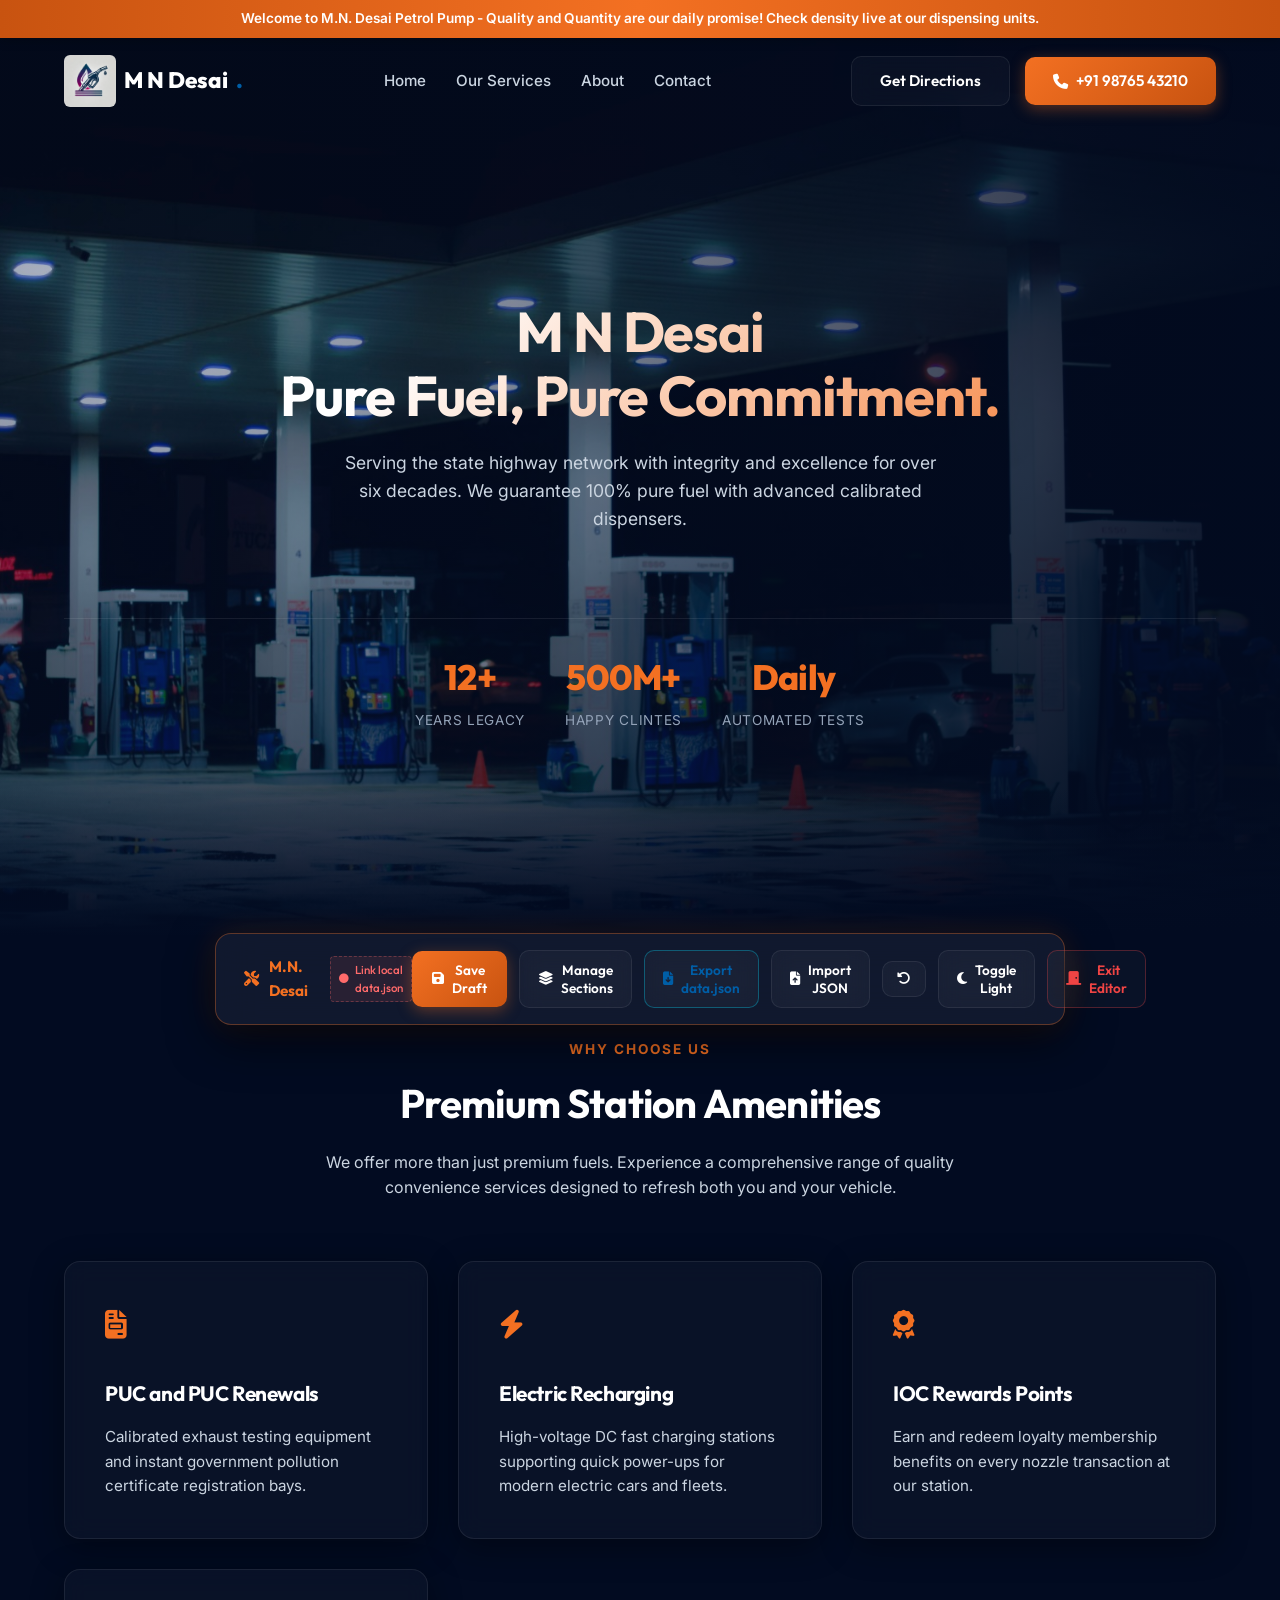
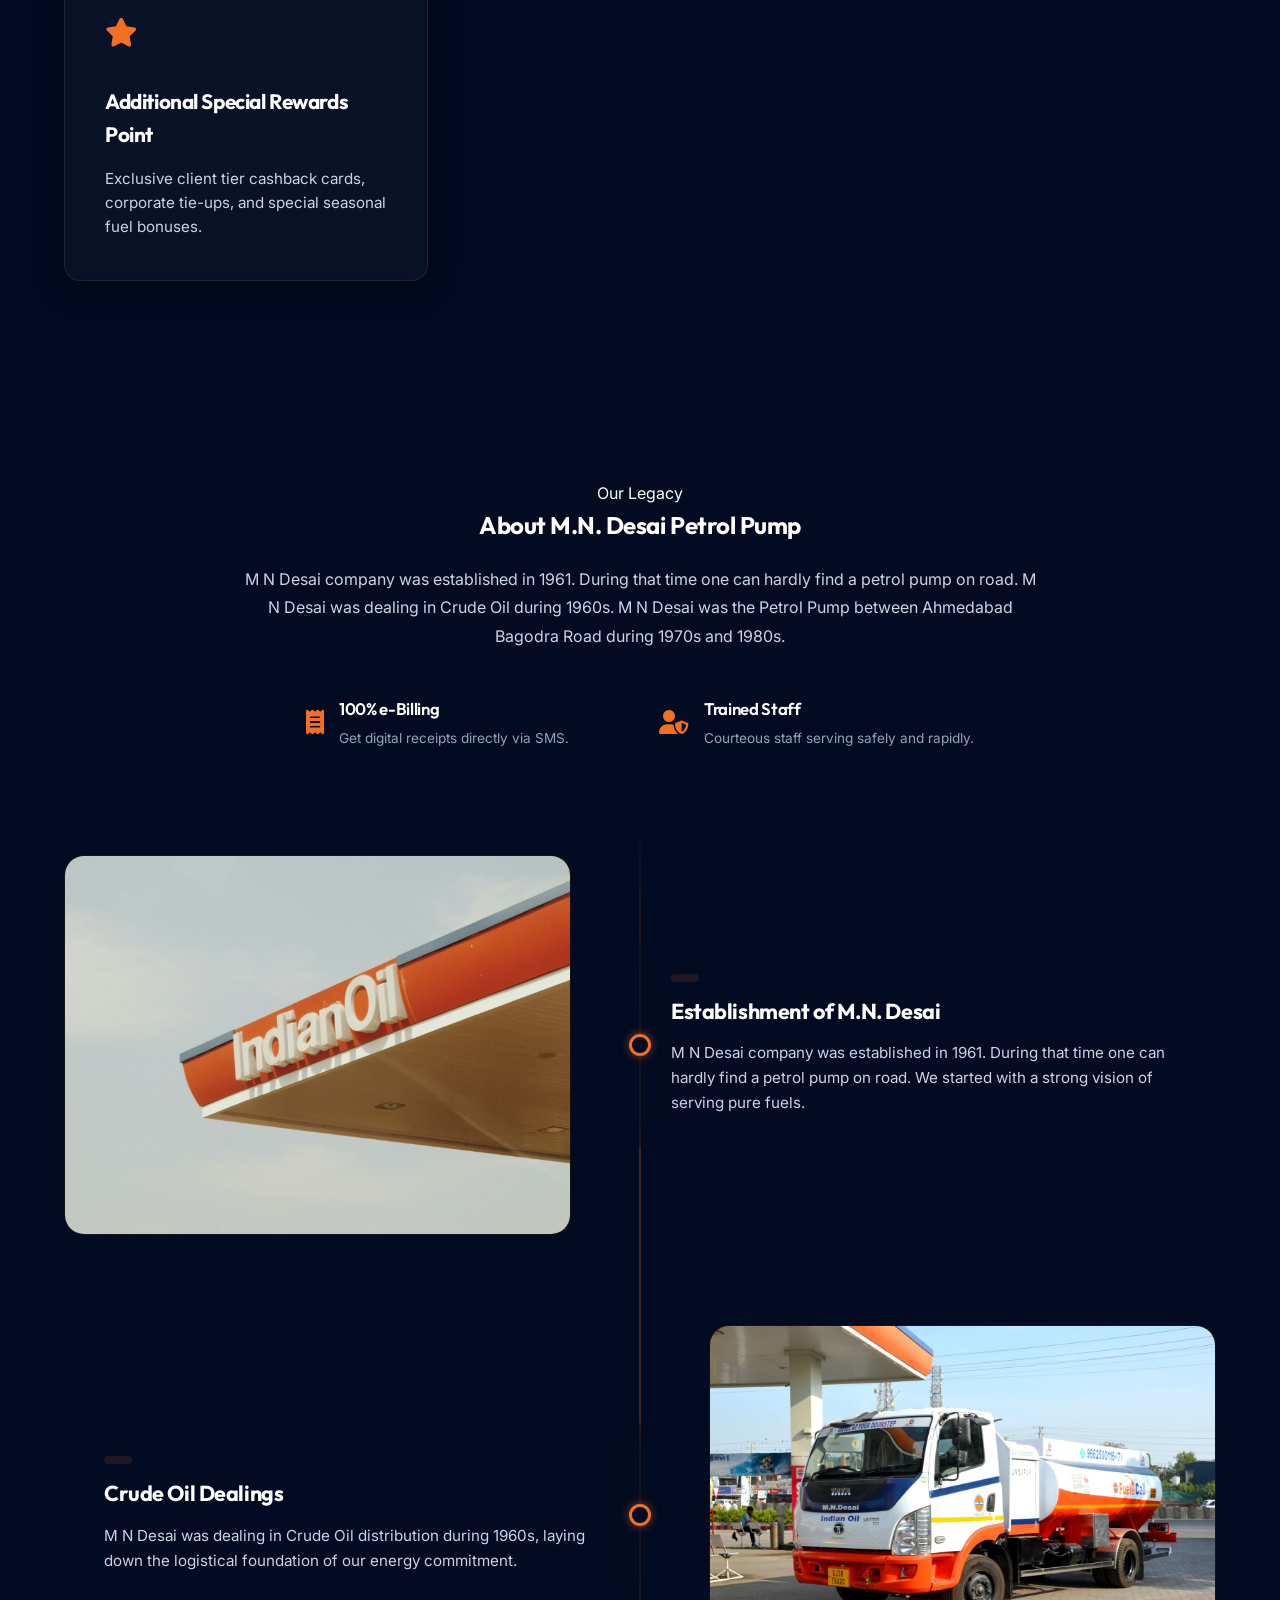
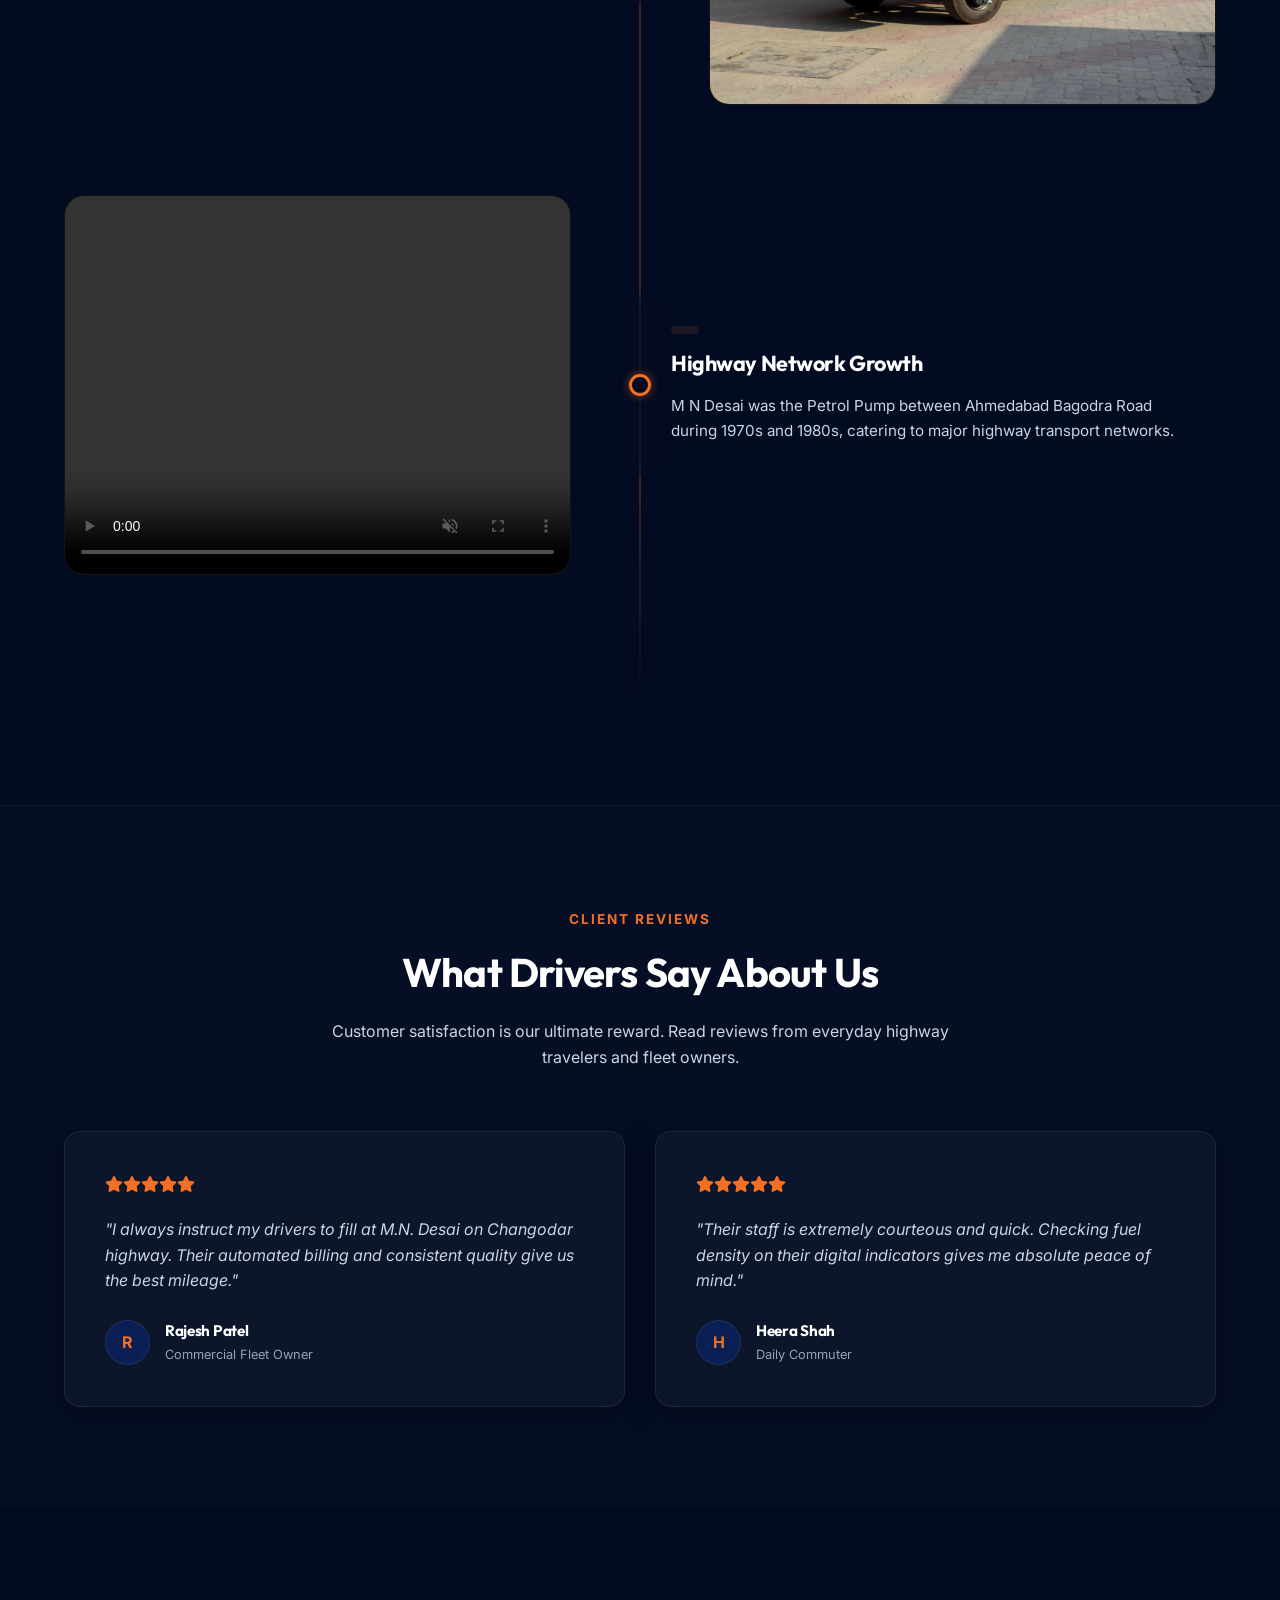
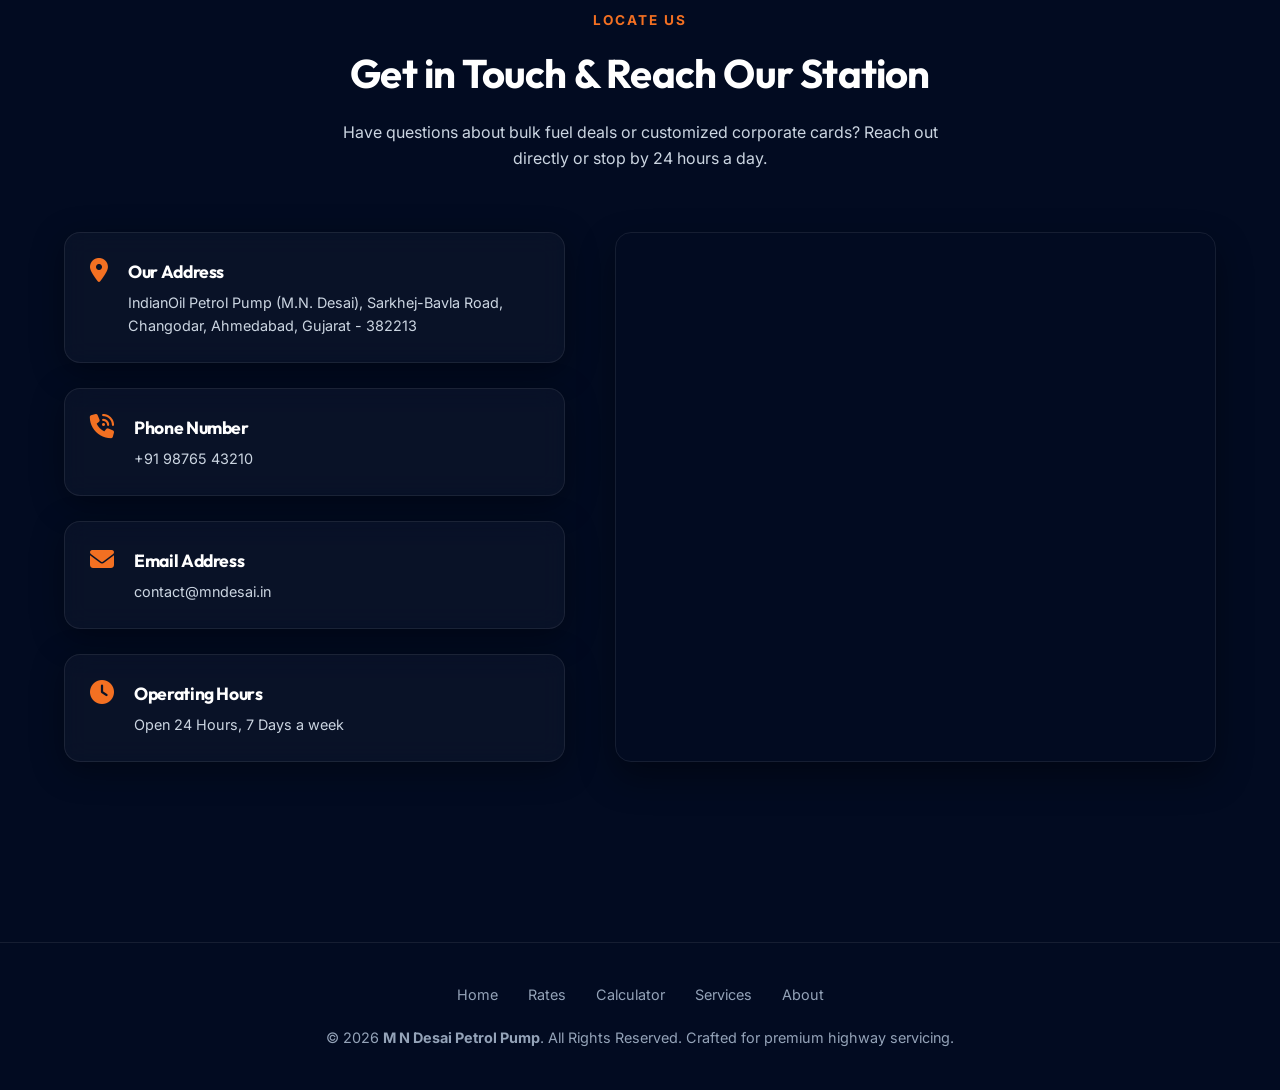
==== commit 6b2aef92: "final code" ====
--- a/index.html
+++ b/index.html
@@ -4,34 +4,38 @@
 <head>
     <meta charset="UTF-8">
     <meta name="viewport" content="width=device-width, initial-scale=1.0">
+    <meta http-equiv="Cache-Control" content="no-cache, no-store, must-revalidate">
+    <meta http-equiv="Pragma" content="no-cache">
+    <meta http-equiv="Expires" content="0">
     <title>M.N. Desai Petrol Pump | Pure Fuel, Pure Commitment</title>
 
-    
+
     <meta name="description"
         content="Welcome to M.N. Desai Petrol Pump (mndesai.in) located in Changodar on Sarkhej-Bavla Road, Ahmedabad, Gujarat. We provide 24/7 high-quality petrol, diesel, CNG, and speed fuel with precise measurements, automated billing, and daily density checks.">
     <meta name="keywords"
         content="mndesai petrol pump, mn desai fuel, changodar petrol pump, highway petrol pump gujarat, best cng station ahmedabad, speed petrol, diesel prices gujarat">
     <meta name="author" content="M.N. Desai">
 
-    
-    <link rel="stylesheet" href="css/style.css?v=4.0">
-
-    
+
+    <link rel="stylesheet" href="css/style.css?v=5.9">
+
+
     <link rel="stylesheet" href="https://cdnjs.cloudflare.com/ajax/libs/font-awesome/6.4.0/css/all.min.css">
 </head>
 
 <body>
 
-    
+
     <div class="announcement-bar" id="announcement-bar-container">
         <span id="announcement-text">Loading latest fuel updates...</span>
     </div>
 
-    
+
     <header id="site-header">
         <div class="nav-container">
-            <a href="#" class="logo">
-                <i class="fa-solid fa-gas-pump" id="navbar-pump-icon"></i>
+            <a href="#" class="logo" style="display: flex; align-items: center; gap: 8px;">
+                <img src="images/logo.png" id="navbar-logo-img" class="navbar-logo-image" alt="M.N. Desai Logo"
+                    style="height: 52px; width: auto; object-fit: contain; border-radius: 6px; transition: var(--transition-smooth); margin-top: -6px; margin-bottom: -6px;">
                 <span id="nav-brand-name">M.N. Desai</span><span class="logo-dot" id="secret-lock-trigger">.</span>
             </a>
 
@@ -49,19 +53,19 @@
             <div class="nav-cta">
                 <a href="#contact" class="btn btn-secondary">Get Directions</a>
                 <a href="tel:+919876543210" class="btn btn-primary" id="header-phone-btn"><i
-                        class="fa-solid fa-phone"></i> Call Now</a>
+                        class="fa-solid fa-phone" data-icon-id="static-icon-1"></i> Call Now</a>
             </div>
 
             <button class="nav-toggle" id="nav-menu-toggle" aria-label="Toggle Menu">
-                <i class="fa-solid fa-bars"></i>
+                <i class="fa-solid fa-bars" data-icon-id="static-icon-2"></i>
             </button>
         </div>
     </header>
 
-    
+
     <section class="hero" id="hero">
         <button class="hero-bg-edit-btn" id="hero-bg-edit-trigger" title="Change Hero Background Image"><i
-                class="fa-solid fa-camera"></i> Change Background</button>
+                class="fa-solid fa-camera" data-icon-id="static-icon-3"></i> Change Background</button>
         <div class="hero-grid">
             <div class="hero-content">
                 <h1 class="gradient-text" id="hero-title">Pure Fuel,<br>Pure Commitment.</h1>
@@ -69,9 +73,9 @@
                     over six decades. We guarantee 100% pure fuel with advanced calibrated dispensers.</p>
 
                 <div class="hero-buttons">
-                    <a href="#prices" class="btn btn-primary">Check Live Rates <i
-                            class="fa-solid fa-chevron-right"></i></a>
-                    <a href="#calculator" class="btn btn-secondary">Estimate Trip Cost</a>
+                    <a href="#prices" class="btn btn-primary" id="hero-btn-prices">Check Live Rates <i
+                            class="fa-solid fa-chevron-right" data-icon-id="static-icon-4"></i></a>
+                    <a href="#calculator" class="btn btn-secondary" id="hero-btn-calc">Estimate Trip Cost</a>
                 </div>
 
                 <div class="hero-stats">
@@ -90,7 +94,7 @@
                 </div>
             </div>
 
-            
+
             <div class="hero-preview">
                 <div class="glass-panel fuel-quick-card">
                     <div class="quick-card-header">
@@ -98,7 +102,7 @@
                         <span class="badge-live">Live Rates</span>
                     </div>
                     <div class="quick-fuel-list" id="quick-rates-container">
-                        
+
                         <div class="quick-fuel-item petrol">
                             <div class="fuel-meta">
                                 <span class="name">Petrol (Unleaded)</span>
@@ -125,7 +129,7 @@
         </div>
     </section>
 
-    
+
     <section class="section" id="prices">
         <div class="container">
             <div class="section-header">
@@ -136,12 +140,12 @@
             </div>
 
             <div class="price-grid" id="prices-grid-container">
-                
-            </div>
-        </div>
-    </section>
-
-    
+
+            </div>
+        </div>
+    </section>
+
+
     <section class="section" id="calculator"
         style="background: rgba(255,255,255,0.01); border-top: 1px solid rgba(255,255,255,0.03); border-bottom: 1px solid rgba(255,255,255,0.03);">
         <div class="container">
@@ -158,7 +162,7 @@
                         <div class="input-group">
                             <label for="calc-fuel-type">Select Fuel Type</label>
                             <select id="calc-fuel-type">
-                                
+
                             </select>
                         </div>
                         <div class="input-group">
@@ -192,7 +196,7 @@
         </div>
     </section>
 
-    
+
     <section class="section" id="services">
         <div class="container">
             <div class="section-header">
@@ -203,12 +207,12 @@
             </div>
 
             <div class="services-grid" id="services-grid-container">
-                
-            </div>
-        </div>
-    </section>
-
-    
+
+            </div>
+        </div>
+    </section>
+
+
     <section class="section" id="trust" style="padding-bottom: 50px;">
         <div class="container">
             <div class="glass-panel quality-banner">
@@ -222,19 +226,19 @@
 
                         <div class="quality-bullets">
                             <div class="quality-bullet">
-                                <i class="fa-solid fa-circle-check"></i>
+                                <i class="fa-solid fa-circle-check" data-icon-id="static-icon-5"></i>
                                 <span><strong id="qa-bullet-title-1">Hourly Density Display:</strong> <span
                                         id="qa-bullet-desc-1">Density is automatically updated on our digital screens at
                                         every island nozzle.</span></span>
                             </div>
                             <div class="quality-bullet">
-                                <i class="fa-solid fa-circle-check"></i>
+                                <i class="fa-solid fa-circle-check" data-icon-id="static-icon-6"></i>
                                 <span><strong id="qa-bullet-title-2">Manual Filter Check:</strong> <span
                                         id="qa-bullet-desc-2">Customers can request a manual filter paper check to
                                         inspect fuel purity at any time.</span></span>
                             </div>
                             <div class="quality-bullet">
-                                <i class="fa-solid fa-circle-check"></i>
+                                <i class="fa-solid fa-circle-check" data-icon-id="static-icon-7"></i>
                                 <span><strong id="qa-bullet-title-3">5-Liter Calibration Can:</strong> <span
                                         id="qa-bullet-desc-3">Verify absolute quantity using our government-stamped
                                         measure weights.</span></span>
@@ -243,7 +247,7 @@
                     </div>
 
                     <div class="quality-visual">
-                        <i class="fa-solid fa-shield-halved"></i>
+                        <i class="fa-solid fa-shield-halved" data-icon-id="static-icon-8"></i>
                         <h4>Certified Density Check</h4>
                         <p id="qa-density-note">Daily automated density tests and manual filter paper check options are
                             available to every customer on request.</p>
@@ -253,49 +257,53 @@
         </div>
     </section>
 
-    
+
     <section class="section" id="about">
         <div class="container">
-            <div class="about-grid">
-                <div class="about-visual">
-                    <div class="about-img-wrap">
-                        <img src="images/01.jpeg" alt="M.N. Desai Fueling Station" id="about-image">
-                    </div>
-                    <div class="glass-panel experience-card">
-                        <div class="num" id="about-years-badge">12</div>
-                        <div class="lbl" id="about-years-label">Years Service</div>
-                    </div>
-                </div>
-
-                <div class="about-content">
-                    <span class="subtitle" id="about-subtitle">Our Legacy</span>
-                    <h2 id="about-title">About M.N. Desai Petrol Pump</h2>
-                    <p id="about-description">M N Desai company was established in 1961. During that time one can hardly
-                        find a petrol pump on road. M N Desai was dealing in Crude Oil during 1960s. M N Desai was the
-                        Petrol Pump between Ahmedabad Bagodra Road during 1970s and 1980s.</p>
-
-                    <div class="about-features">
-                        <div class="about-feat">
-                            <div class="about-feat-icon"><i class="fa-solid fa-receipt"></i></div>
-                            <div>
-                                <h4 id="about-feat-title-1">100% e-Billing</h4>
-                                <p id="about-feat-desc-1">Get digital receipts directly via SMS.</p>
-                            </div>
-                        </div>
-                        <div class="about-feat">
-                            <div class="about-feat-icon"><i class="fa-solid fa-user-shield"></i></div>
-                            <div>
-                                <h4 id="about-feat-title-2">Trained Staff</h4>
-                                <p id="about-feat-desc-2">Courteous staff serving safely and rapidly.</p>
-                            </div>
-                        </div>
-                    </div>
-                </div>
-            </div>
-        </div>
-    </section>
-
-    
+            <div style="text-align: center; max-width: 800px; margin: 0 auto 50px;">
+                <span class="subtitle" id="about-subtitle">Our Legacy</span>
+                <h2 id="about-title" style="margin-bottom: 20px;">About M.N. Desai Petrol Pump</h2>
+                <p id="about-description" style="color: var(--text-secondary); line-height: 1.8; margin-bottom: 30px;">M
+                    N Desai company was established in 1961. During that time one can hardly find a petrol pump on road.
+                    M N Desai was dealing in Crude Oil during 1960s. M N Desai was the Petrol Pump between Ahmedabad
+                    Bagodra Road during 1970s and 1980s.</p>
+
+                <div class="about-features" style="display: flex; gap: 40px; justify-content: center; flex-wrap: wrap;">
+                    <div class="about-feat"
+                        style="text-align: left; background: var(--bg-card-glass); padding: 15px 25px; border-radius: 16px; border: 1px solid var(--border-glass); display: flex; gap: 15px; align-items: center;">
+                        <div class="about-feat-icon" style="color: var(--primary); font-size: 1.5rem;"><i
+                                class="fa-solid fa-receipt" data-icon-id="static-icon-9"></i></div>
+                        <div>
+                            <h4 id="about-feat-title-1"
+                                style="font-family: 'Outfit', sans-serif; font-size: 1.05rem; font-weight: 600;">100%
+                                e-Billing</h4>
+                            <p id="about-feat-desc-1" style="color: var(--text-muted); font-size: 0.85rem;">Get digital
+                                receipts directly via SMS.</p>
+                        </div>
+                    </div>
+                    <div class="about-feat"
+                        style="text-align: left; background: var(--bg-card-glass); padding: 15px 25px; border-radius: 16px; border: 1px solid var(--border-glass); display: flex; gap: 15px; align-items: center;">
+                        <div class="about-feat-icon" style="color: var(--primary); font-size: 1.5rem;"><i
+                                class="fa-solid fa-user-shield" data-icon-id="static-icon-10"></i></div>
+                        <div>
+                            <h4 id="about-feat-title-2"
+                                style="font-family: 'Outfit', sans-serif; font-size: 1.05rem; font-weight: 600;">Trained
+                                Staff</h4>
+                            <p id="about-feat-desc-2" style="color: var(--text-muted); font-size: 0.85rem;">Courteous
+                                staff serving safely and rapidly.</p>
+                        </div>
+                    </div>
+                </div>
+            </div>
+
+            <!-- Dynamic alternating timeline of legacy items -->
+            <div id="about-timeline-container" style="width: 100%;">
+                <!-- Legacy timeline rows will render here dynamically -->
+            </div>
+        </div>
+    </section>
+
+
     <section class="section" id="testimonials"
         style="background: rgba(255,255,255,0.01); border-top: 1px solid rgba(255,255,255,0.03);">
         <div class="container">
@@ -307,12 +315,12 @@
             </div>
 
             <div class="testimonials-grid" id="testimonials-container">
-                
-            </div>
-        </div>
-    </section>
-
-    
+
+            </div>
+        </div>
+    </section>
+
+
     <section class="section" id="contact">
         <div class="container">
             <div class="section-header">
@@ -325,7 +333,7 @@
             <div class="contact-grid">
                 <div class="contact-info-cards">
                     <div class="glass-panel contact-panel-card">
-                        <i class="fa-solid fa-location-dot"></i>
+                        <i class="fa-solid fa-location-dot" data-icon-id="static-icon-11"></i>
                         <div>
                             <h4>Our Address</h4>
                             <p id="contact-address">IndianOil Petrol Pump (M.N. Desai), Sarkhej-Bavla Road, Changodar,
@@ -333,7 +341,7 @@
                         </div>
                     </div>
                     <div class="glass-panel contact-panel-card">
-                        <i class="fa-solid fa-phone-volume"></i>
+                        <i class="fa-solid fa-phone-volume" data-icon-id="static-icon-12"></i>
                         <div>
                             <h4>Phone Number</h4>
                             <p><a href="tel:+919876543210" id="contact-phone">+91 98765 43210</a></p>
@@ -341,14 +349,14 @@
                         </div>
                     </div>
                     <div class="glass-panel contact-panel-card">
-                        <i class="fa-solid fa-envelope"></i>
+                        <i class="fa-solid fa-envelope" data-icon-id="static-icon-13"></i>
                         <div>
                             <h4>Email Address</h4>
                             <p><a href="mailto:contact@mndesai.in" id="contact-email">contact@mndesai.in</a></p>
                         </div>
                     </div>
                     <div class="glass-panel contact-panel-card">
-                        <i class="fa-solid fa-clock"></i>
+                        <i class="fa-solid fa-clock" data-icon-id="static-icon-14"></i>
                         <div>
                             <h4>Operating Hours</h4>
                             <p id="contact-hours">Open 24 Hours, 7 Days a week</p>
@@ -357,7 +365,7 @@
                 </div>
 
                 <div class="map-wrapper">
-                    
+
                     <iframe
                         src="https://www.google.com/maps/embed?pb=!1m18!1m12!1m3!1d3672.630043883011!2d72.4411132!3d22.9208035!2m3!1f0!2f0!3f0!3m2!1i1024!2i768!4f13.1!3m3!1m2!1s0x395e91b2bcdae9b9%3A0xb13c79120ed549c4!2sIndianOil!5e0!3m2!1sen!2sin!4v1715830000000!5m2!1sen!2sin"
                         allowfullscreen="" loading="lazy" referrerpolicy="no-referrer-when-downgrade"
@@ -367,7 +375,7 @@
         </div>
     </section>
 
-    
+
     <footer>
         <div class="container">
             <div class="footer-nav">
@@ -383,14 +391,14 @@
         </div>
     </footer>
 
-    
+
     <div class="secret-login-modal" id="secret-login-modal-overlay">
         <div class="glass-panel login-card" style="position: relative;">
             <button id="close-secret-login"
                 style="position: absolute; top: 15px; right: 15px; background: none; border: none; color: var(--text-secondary); cursor: pointer; font-size: 1.2rem;"><i
-                    class="fa-solid fa-xmark"></i></button>
+                    class="fa-solid fa-xmark" data-icon-id="static-icon-15"></i></button>
             <div class="login-header">
-                <i class="fa-solid fa-user-lock"></i>
+                <i class="fa-solid fa-user-lock" data-icon-id="static-icon-16"></i>
                 <h2>Admin Mode Activation</h2>
                 <p>Enter administrative credentials to enable live inline text and price editing directly on this page.
                 </p>
@@ -398,7 +406,7 @@
 
             <div class="login-error" id="secret-login-error"
                 style="display: none; background: rgba(239, 68, 68, 0.1); border: 1px solid rgba(239, 68, 68, 0.3); color: #ef4444; padding: 10px; border-radius: var(--border-radius-sm); font-size: 0.85rem; margin-bottom: 20px;">
-                <i class="fa-solid fa-circle-exclamation"></i> Invalid credentials.
+                <i class="fa-solid fa-circle-exclamation" data-icon-id="static-icon-17"></i> Invalid credentials.
             </div>
 
             <div class="login-form">
@@ -414,51 +422,112 @@
 
                 <button type="button" class="btn btn-primary" id="secret-login-submit"
                     style="width: 100%; margin-top: 25px;">
-                    <i class="fa-solid fa-key"></i> Enable Edit Mode
+                    <i class="fa-solid fa-key" data-icon-id="static-icon-18"></i> Enable Edit Mode
                 </button>
             </div>
         </div>
     </div>
 
-    
+
     <div class="secret-login-modal" id="wysiwyg-image-modal-overlay">
         <div class="glass-panel login-card" style="position: relative; max-width: 540px; width: 100%;">
             <button id="close-image-modal"
                 style="position: absolute; top: 15px; right: 15px; background: none; border: none; color: var(--text-secondary); cursor: pointer; font-size: 1.2rem;"><i
-                    class="fa-solid fa-xmark"></i></button>
+                    class="fa-solid fa-xmark" data-icon-id="static-icon-19"></i></button>
             <div class="login-header" style="margin-bottom: 20px;">
-                <i class="fa-solid fa-image" style="color: var(--primary); font-size: 2.5rem; margin-bottom: 12px;"></i>
-                <h2 style="font-family: 'Outfit', sans-serif; font-size: 1.8rem; margin-bottom: 8px;">Update Section
-                    Image</h2>
-                <p style="font-size: 0.85rem; color: var(--text-secondary); line-height: 1.4;">Select an existing image
-                    from the <code>images/</code> folder gallery, or upload/register a new image.</p>
+                <i class="fa-solid fa-photo-film" data-icon-id="static-icon-20" id="media-modal-icon"
+                    style="color: var(--primary); font-size: 2.5rem; margin-bottom: 12px;"></i>
+                <h2 id="media-modal-title"
+                    style="font-family: 'Outfit', sans-serif; font-size: 1.8rem; margin-bottom: 8px;">Update Section
+                    Media</h2>
+                <p style="font-size: 0.85rem; color: var(--text-secondary); line-height: 1.4;">Select or upload an
+                    image, or configure video paths and YouTube links for this section.</p>
+            </div>
+
+            <!-- Media Type Tabs -->
+            <div class="media-type-tabs"
+                style="display: flex; border-bottom: 1px solid var(--glass-border); padding-bottom: 10px; margin-bottom: 15px; gap: 15px; justify-content: center;">
+                <button type="button" class="media-tab active" id="media-tab-image"
+                    style="background: none; border: none; color: var(--primary); font-weight: 600; cursor: pointer; padding: 5px 10px; border-bottom: 2px solid var(--primary); font-family: inherit; font-size: 0.9rem;">
+                    <i class="fa-solid fa-image" data-icon-id="static-icon-21"></i> Image
+                </button>
+                <button type="button" class="media-tab" id="media-tab-video"
+                    style="background: none; border: none; color: var(--text-secondary); font-weight: 600; cursor: pointer; padding: 5px 10px; font-family: inherit; font-size: 0.9rem;">
+                    <i class="fa-solid fa-video" data-icon-id="static-icon-22"></i> Video
+                </button>
             </div>
 
             <div class="image-modal-body" style="text-align: left; display: flex; flex-direction: column; gap: 15px;">
-                
-                <div class="input-group">
-                    <label
-                        style="font-weight: 600; font-size: 0.85rem; color: var(--text-secondary); display: flex; align-items: center; gap: 6px; margin-bottom: 6px;">
-                        <i class="fa-solid fa-images"></i> Available Images in Folder
-                    </label>
-                    <div class="image-gallery-grid" id="modal-image-gallery-container">
-                        
-                    </div>
-                </div>
-
-                
-                <div class="input-group">
-                    <label
-                        style="font-weight: 600; font-size: 0.85rem; color: var(--text-secondary); display: flex; align-items: center; gap: 6px; margin-bottom: 4px;">
-                        <i class="fa-solid fa-cloud-arrow-up"></i> Register / Upload New Image
-                    </label>
-                    <div class="file-upload-drag-area" id="modal-image-drag-area"
-                        style="border: 2px dashed rgba(245, 158, 11, 0.3); padding: 16px; border-radius: var(--border-radius-md); text-align: center; cursor: pointer; background: rgba(255,255,255,0.01); transition: var(--transition-smooth);">
-                        <i class="fa-solid fa-images"
-                            style="font-size: 1.5rem; color: var(--text-muted); margin-bottom: 6px;"></i>
-                        <p style="font-size: 0.75rem; color: var(--text-secondary); margin: 0;">Drag & drop new image
-                            here or <span style="color: var(--primary); font-weight: 600;">Browse</span></p>
-                        <input type="file" id="modal-image-file-picker" accept="image/*" style="display: none;">
+
+                <!-- Image Mode Content -->
+                <div id="media-image-inputs-container"
+                    style="display: flex; flex-direction: column; gap: 15px; width: 100%;">
+                    <div class="input-group">
+                        <label
+                            style="font-weight: 600; font-size: 0.85rem; color: var(--text-secondary); display: flex; align-items: center; gap: 6px; margin-bottom: 6px;">
+                            <i class="fa-solid fa-images" data-icon-id="static-icon-23"></i> Available Images in Folder
+                        </label>
+                        <div class="image-gallery-grid" id="modal-image-gallery-container">
+
+                        </div>
+                    </div>
+
+                    <div class="input-group">
+                        <label
+                            style="font-weight: 600; font-size: 0.85rem; color: var(--text-secondary); display: flex; align-items: center; gap: 6px; margin-bottom: 4px;">
+                            <i class="fa-solid fa-cloud-arrow-up" data-icon-id="static-icon-24"></i> Register / Upload New Image
+                        </label>
+                        <div class="file-upload-drag-area" id="modal-image-drag-area"
+                            style="border: 2px dashed rgba(245, 158, 11, 0.3); padding: 16px; border-radius: var(--border-radius-md); text-align: center; cursor: pointer; background: rgba(255,255,255,0.01); transition: var(--transition-smooth);">
+                            <i class="fa-solid fa-images" data-icon-id="static-icon-25"
+                                style="font-size: 1.5rem; color: var(--text-muted); margin-bottom: 6px;"></i>
+                            <p style="font-size: 0.75rem; color: var(--text-secondary); margin: 0;">Drag & drop new
+                                image here or <span style="color: var(--primary); font-weight: 600;">Browse</span></p>
+                            <input type="file" id="modal-image-file-picker" accept="image/*" style="display: none;">
+                        </div>
+                    </div>
+                </div>
+
+                <!-- Video Mode Content -->
+                <div id="media-video-inputs-container"
+                    style="display: none; flex-direction: column; gap: 15px; width: 100%;">
+                    <div class="input-group">
+                        <label
+                            style="font-weight: 600; font-size: 0.85rem; color: var(--text-secondary); display: flex; align-items: center; gap: 6px; margin-bottom: 6px;">
+                            <i class="fa-solid fa-file-video" data-icon-id="static-icon-26"></i> Available Videos in Folder
+                        </label>
+                        <div class="image-gallery-grid" id="modal-video-gallery-container"
+                            style="display: grid; grid-template-columns: repeat(5, 1fr); gap: 10px; max-height: 150px; overflow-y: auto;">
+                            <!-- Dynamic video thumbnail cards will be rendered here -->
+                        </div>
+                    </div>
+
+                    <div class="input-group">
+                        <label for="modal-video-url"
+                            style="font-weight: 600; font-size: 0.85rem; color: var(--text-secondary); display: flex; align-items: center; gap: 6px; margin-bottom: 6px;">
+                            <i class="fa-solid fa-link" data-icon-id="static-icon-27"></i> Video File Path or URL
+                        </label>
+                        <input type="text" id="modal-video-url"
+                            placeholder="e.g. videos/01.mp4 or https://youtube.com/watch?v=..."
+                            style="background: rgba(0,0,0,0.2); border: 1px solid var(--glass-border); color: var(--text-primary); padding: 12px 16px; border-radius: var(--border-radius-md); font-family: inherit; font-size: 0.9rem; outline: none; width: 100%; box-sizing: border-box;">
+                        <span style="font-size: 0.75rem; color: var(--text-muted); margin-top: 4px;">Select from the
+                            library above, enter an external link, or upload an MP4/WebM video.</span>
+                    </div>
+
+                    <div class="input-group">
+                        <label
+                            style="font-weight: 600; font-size: 0.85rem; color: var(--text-secondary); display: flex; align-items: center; gap: 6px; margin-bottom: 4px;">
+                            <i class="fa-solid fa-file-video" data-icon-id="static-icon-28"></i> Upload New Local Video
+                        </label>
+                        <div class="file-upload-drag-area" id="modal-video-drag-area"
+                            style="border: 2px dashed rgba(245, 158, 11, 0.3); padding: 16px; border-radius: var(--border-radius-md); text-align: center; cursor: pointer; background: rgba(255,255,255,0.01); transition: var(--transition-smooth);">
+                            <i class="fa-solid fa-file-video" data-icon-id="static-icon-29"
+                                style="font-size: 1.5rem; color: var(--text-muted); margin-bottom: 6px;"></i>
+                            <p style="font-size: 0.75rem; color: var(--text-secondary); margin: 0;"
+                                id="video-upload-label">Drag & drop MP4/WebM video here or <span
+                                    style="color: var(--primary); font-weight: 600;">Browse</span></p>
+                            <input type="file" id="modal-video-file-picker" accept="video/*" style="display: none;">
+                        </div>
                     </div>
                 </div>
             </div>
@@ -467,48 +536,57 @@
                 <button type="button" class="btn btn-secondary" id="cancel-image-submit"
                     style="flex: 1; padding: 10px; font-size: 0.85rem;">Cancel</button>
                 <button type="button" class="btn btn-primary" id="apply-image-submit"
-                    style="flex: 1; padding: 10px; font-size: 0.85rem;"><i class="fa-solid fa-circle-check"></i> Apply
-                    Selection</button>
-            </div>
-        </div>
-    </div>
-
-    
+                    style="flex: 1; padding: 10px; font-size: 0.85rem;"><i class="fa-solid fa-circle-check" data-icon-id="static-icon-30"></i> Apply
+                    Media</button>
+            </div>
+        </div>
+    </div>
+
+
     <div class="secret-login-modal" id="wysiwyg-icon-modal-overlay">
         <div class="glass-panel login-card" style="position: relative; max-width: 520px; width: 100%;">
             <button id="close-icon-modal"
                 style="position: absolute; top: 15px; right: 15px; background: none; border: none; color: var(--text-secondary); cursor: pointer; font-size: 1.2rem;"><i
-                    class="fa-solid fa-xmark"></i></button>
+                    class="fa-solid fa-xmark" data-icon-id="static-icon-31"></i></button>
             <div class="login-header" style="margin-bottom: 20px;">
-                <i class="fa-solid fa-icons" style="color: var(--primary); font-size: 2.5rem; margin-bottom: 12px;"></i>
+                <i class="fa-solid fa-icons" data-icon-id="static-icon-32" style="color: var(--primary); font-size: 2.5rem; margin-bottom: 12px;"></i>
                 <h2 style="font-family: 'Outfit', sans-serif; font-size: 1.8rem; margin-bottom: 8px;">Select Curated
                     Icon</h2>
                 <p style="font-size: 0.85rem; color: var(--text-secondary); line-height: 1.4;">Pick a stunning and
                     modern icon style to customize this section's branding.</p>
             </div>
-            <div class="icon-modal-body" style="text-align: left;">
+            <div class="icon-modal-body" style="text-align: left; display: flex; flex-direction: column; gap: 15px;">
                 <div class="icon-picker-grid" id="modal-icon-picker-container">
-                    
+
+                </div>
+
+                <div class="input-group" style="width: 100%;">
+                    <label
+                        style="font-weight: 600; font-size: 0.85rem; color: var(--text-secondary); display: flex; align-items: center; gap: 6px; margin-bottom: 6px;">
+                        <i class="fa-solid fa-keyboard" data-icon-id="static-icon-33"></i> Or Type FontAwesome Class Name Manually
+                    </label>
+                    <input type="text" id="modal-icon-custom-class" placeholder="e.g., fa-gas-pump, fa-phone, fa-gear"
+                        style="width: 100%; padding: 12px; background: rgba(255,255,255,0.03); border: 1px solid var(--glass-border); border-radius: var(--border-radius-md); color: var(--text-primary); font-family: inherit; font-size: 0.90rem; transition: var(--transition-smooth); outline: none;">
                 </div>
             </div>
             <div style="display: flex; gap: 10px; margin-top: 25px;">
                 <button type="button" class="btn btn-secondary" id="cancel-icon-submit"
                     style="flex: 1; padding: 10px; font-size: 0.85rem;">Cancel</button>
                 <button type="button" class="btn btn-primary" id="apply-icon-submit"
-                    style="flex: 1; padding: 10px; font-size: 0.85rem;"><i class="fa-solid fa-circle-check"></i> Apply
+                    style="flex: 1; padding: 10px; font-size: 0.85rem;"><i class="fa-solid fa-circle-check" data-icon-id="static-icon-34"></i> Apply
                     Icon</button>
             </div>
         </div>
     </div>
 
-    
+
     <div class="secret-login-modal" id="wysiwyg-sections-modal-overlay">
         <div class="glass-panel login-card" style="position: relative; max-width: 520px; width: 100%;">
             <button id="close-sections-modal"
                 style="position: absolute; top: 15px; right: 15px; background: none; border: none; color: var(--text-secondary); cursor: pointer; font-size: 1.2rem;"><i
-                    class="fa-solid fa-xmark"></i></button>
+                    class="fa-solid fa-xmark" data-icon-id="static-icon-35"></i></button>
             <div class="login-header" style="margin-bottom: 20px;">
-                <i class="fa-solid fa-eye-slash"
+                <i class="fa-solid fa-eye-slash" data-icon-id="static-icon-36"
                     style="color: var(--primary); font-size: 2.5rem; margin-bottom: 12px;"></i>
                 <h2 style="font-family: 'Outfit', sans-serif; font-size: 1.8rem; margin-bottom: 8px;">Manage Page
                     Sections</h2>
@@ -517,56 +595,60 @@
             </div>
             <div class="sections-modal-body" style="text-align: left;">
                 <div class="sections-list-container" id="modal-sections-list-container">
-                    
+
                 </div>
             </div>
             <div style="display: flex; gap: 10px; margin-top: 25px;">
                 <button type="button" class="btn btn-secondary" id="cancel-sections-submit"
                     style="flex: 1; padding: 10px; font-size: 0.85rem;">Cancel</button>
                 <button type="button" class="btn btn-primary" id="apply-sections-submit"
-                    style="flex: 1; padding: 10px; font-size: 0.85rem;"><i class="fa-solid fa-circle-check"></i> Apply
+                    style="flex: 1; padding: 10px; font-size: 0.85rem;"><i class="fa-solid fa-circle-check" data-icon-id="static-icon-37"></i> Apply
                     Changes</button>
             </div>
         </div>
     </div>
 
-    
+
     <div class="wysiwyg-floating-control-dock" id="wysiwyg-floating-toolbar">
         <div class="dock-branding">
-            <i class="fa-solid fa-screwdriver-wrench"></i>
+            <i class="fa-solid fa-screwdriver-wrench" data-icon-id="static-icon-38"></i>
             M.N. Desai <span id="file-sync-status"
                 style="margin-left: 12px; font-size: 0.72rem; color: #ff6b6b; padding: 4px 8px; border-radius: 4px; background: rgba(255, 107, 107, 0.1); border: 1px dashed rgba(255, 107, 107, 0.3); cursor: pointer; display: inline-flex; align-items: center; gap: 6px; font-weight: 500;"
                 title="Click to link directly to your local data.json file on your computer"><i
-                    class="fa-solid fa-circle" style="font-size: 0.6rem;"></i> Link local data.json</span>
+                    class="fa-solid fa-circle" data-icon-id="static-icon-39" style="font-size: 0.6rem;"></i> Link local data.json</span>
         </div>
         <div class="dock-buttons">
             <button class="btn btn-primary" id="wysiwyg-save-btn" style="padding: 10px 20px; font-size: 0.85rem;">
-                <i class="fa-solid fa-floppy-disk"></i> Save Draft
+                <i class="fa-solid fa-floppy-disk" data-icon-id="static-icon-40"></i> Save Draft
             </button>
             <button class="btn btn-secondary" id="toolbar-sections-btn" style="padding: 10px 18px; font-size: 0.85rem;">
-                <i class="fa-solid fa-layer-group"></i> Manage Sections
+                <i class="fa-solid fa-layer-group" data-icon-id="static-icon-41"></i> Manage Sections
             </button>
             <button class="btn btn-secondary" id="wysiwyg-export-btn"
                 style="padding: 10px 18px; font-size: 0.85rem; border-color: rgba(6, 182, 212, 0.4); color: var(--secondary);">
-                <i class="fa-solid fa-file-arrow-down"></i> Export data.json
+                <i class="fa-solid fa-file-arrow-down" data-icon-id="static-icon-42"></i> Export data.json
             </button>
             <button class="btn btn-secondary" id="wysiwyg-import-btn" style="padding: 10px 18px; font-size: 0.85rem;">
-                <i class="fa-solid fa-file-arrow-up"></i> Import JSON
+                <i class="fa-solid fa-file-arrow-up" data-icon-id="static-icon-43"></i> Import JSON
             </button>
             <button class="btn btn-secondary" id="wysiwyg-reset-btn" style="padding: 10px 14px; font-size: 0.85rem;"
                 title="Revert Changes">
-                <i class="fa-solid fa-rotate-left"></i>
+                <i class="fa-solid fa-rotate-left" data-icon-id="static-icon-44"></i>
+            </button>
+            <button class="btn btn-secondary" id="wysiwyg-theme-btn" style="padding: 10px 18px; font-size: 0.85rem;"
+                title="Toggle Light/Dark Theme">
+                <i class="fa-solid fa-moon" data-icon-id="static-icon-45"></i> Toggle Theme
             </button>
             <button class="btn btn-secondary" id="wysiwyg-exit-btn"
                 style="padding: 10px 18px; font-size: 0.85rem; border-color: rgba(239, 68, 68, 0.3); color: #ef4444;">
-                <i class="fa-solid fa-door-closed"></i> Exit Editor
-            </button>
-        </div>
-    </div>
-
-    
+                <i class="fa-solid fa-door-closed" data-icon-id="static-icon-46"></i> Exit Editor
+            </button>
+        </div>
+    </div>
+
+
     <div class="wysiwyg-drag-import-overlay" id="wysiwyg-drag-overlay">
-        <i class="fa-solid fa-cloud-arrow-up"></i>
+        <i class="fa-solid fa-cloud-arrow-up" data-icon-id="static-icon-47"></i>
         <h2 style="font-family: 'Outfit', sans-serif; font-size: 2rem; margin-bottom: 10px;">Import data.json
             Configuration</h2>
         <p style="color: var(--text-secondary); font-size: 1.1rem;">Drop your custom configuration file anywhere on the
@@ -574,14 +656,14 @@
         <input type="file" id="wysiwyg-file-picker" accept=".json" style="display: none;">
     </div>
 
-    
+
     <div class="toast-msg success" id="wysiwyg-toast-box">
-        <i class="fa-solid fa-circle-check"></i>
+        <i class="fa-solid fa-circle-check" data-icon-id="static-icon-48"></i>
         <span id="wysiwyg-toast-text">Changes saved locally! Real-time sync active.</span>
     </div>
 
-    
-    <script src="js/app.js?v=4.1"></script>
+
+    <script src="js/app.js?v=5.9"></script>
 </body>
 
 </html>
--- a/css/style.css
+++ b/css/style.css
@@ -6,20 +6,20 @@
 @import url('https://fonts.googleapis.com/css2?family=Inter:wght@300;400;500;600;700&family=Outfit:wght@400;500;600;700;800&display=swap');
 
 :root {
-    /* Color Palette */
-    --bg-main: #0b0f19;
-    --bg-surface: #131c31;
-    --bg-surface-elevated: #1e294b;
-    --text-primary: #f8fafc;
+    /* Color Palette - Premium Indian Oil Theme (Dark Mode) */
+    --bg-main: #020b21;
+    --bg-surface: #06153b;
+    --bg-surface-elevated: #0a1f54;
+    --text-primary: #ffffff;
     --text-secondary: #cbd5e1;
     --text-muted: #94a3b8;
 
-    --primary: #f59e0b;
-    /* Fuel Gold */
-    --primary-glow: rgba(245, 158, 11, 0.4);
-    --secondary: #06b6d4;
-    /* Tech Cyan */
-    --secondary-glow: rgba(6, 182, 212, 0.4);
+    --primary: #f37022;
+    /* Vibrant Saffron Logo Color */
+    --primary-glow: rgba(243, 112, 34, 0.35);
+    --secondary: #005ea6;
+    /* Vibrant Royal Blue Logo Color */
+    --secondary-glow: rgba(0, 94, 166, 0.35);
 
     /* Fuel Theming */
     --color-petrol: #10b981;
@@ -28,8 +28,8 @@
     --color-diesel-glow: rgba(100, 116, 139, 0.2);
     --color-cng: #3b82f6;
     --color-cng-glow: rgba(59, 130, 246, 0.2);
-    --color-speed: #f59e0b;
-    --color-speed-glow: rgba(245, 158, 11, 0.2);
+    --color-speed: #f37022;
+    --color-speed-glow: rgba(243, 112, 34, 0.2);
 
     /* UI Specifications */
     --border-radius-lg: 16px;
@@ -40,6 +40,47 @@
     --glass-bg: rgba(255, 255, 255, 0.03);
     --glass-border: rgba(255, 255, 255, 0.08);
     --glass-blur: blur(12px);
+}
+
+/* --- Dynamic Light Theme Override --- */
+body.light-theme {
+    --bg-main: #f4f6fa;
+    --bg-surface: #ffffff;
+    --bg-surface-elevated: #eef2f6;
+    --text-primary: #020b21;
+    --text-secondary: #334155;
+    --text-muted: #64748b;
+    --primary-glow: rgba(243, 112, 34, 0.2);
+    --secondary-glow: rgba(0, 94, 166, 0.2);
+    --glass-bg: rgba(255, 255, 255, 0.7);
+    --glass-border: rgba(0, 94, 166, 0.1);
+}
+
+body.light-theme header.scrolled {
+    background: rgba(255, 255, 255, 0.85);
+    border-bottom: 1px solid rgba(0, 94, 166, 0.15);
+    box-shadow: 0 4px 20px rgba(0, 94, 166, 0.05);
+}
+
+body.light-theme .hero {
+    background: radial-gradient(circle at 10% 20%, rgba(255, 255, 255, 0.8) 0%, rgba(244, 246, 250, 0.95) 90%),
+        url('https://images.unsplash.com/photo-1527018601619-a508a2be00cd?q=80&w=2000&auto=format&fit=crop') no-repeat center center/cover;
+}
+
+body.light-theme .input-group select,
+body.light-theme .input-group input {
+    background: rgba(255, 255, 255, 0.9);
+    border: 1px solid rgba(0, 94, 166, 0.15);
+}
+
+body.light-theme .input-group select:focus,
+body.light-theme .input-group input:focus {
+    box-shadow: 0 0 10px rgba(243, 112, 34, 0.15);
+}
+
+body.light-theme .calc-outputs {
+    background: rgba(0, 94, 166, 0.03);
+    border: 1px solid rgba(0, 94, 166, 0.08);
 }
 
 /* --- Base & Reset Elements --- */
@@ -106,14 +147,14 @@
 }
 
 .btn-primary {
-    background: linear-gradient(135deg, var(--primary) 0%, #d97706 100%);
-    color: #0b0f19;
+    background: linear-gradient(135deg, var(--primary) 0%, #c85310 100%);
+    color: #ffffff;
     box-shadow: 0 4px 15px var(--primary-glow);
 }
 
 .btn-primary:hover {
     transform: translateY(-2px);
-    box-shadow: 0 6px 20px rgba(245, 158, 11, 0.6);
+    box-shadow: 0 6px 20px rgba(243, 112, 34, 0.5);
 }
 
 .btn-secondary {
@@ -150,8 +191,8 @@
 
 /* --- Top Announcement Bar --- */
 .announcement-bar {
-    background: linear-gradient(90deg, #d97706 0%, var(--primary) 50%, #d97706 100%);
-    color: #0b0f19;
+    background: linear-gradient(90deg, #c85310 0%, var(--primary) 50%, #c85310 100%);
+    color: #ffffff;
     font-size: 0.85rem;
     font-weight: 600;
     padding: 8px 20px;
@@ -189,7 +230,7 @@
 header.scrolled {
     top: 0;
     /* Pin to the absolute top of viewport */
-    background: rgba(11, 15, 25, 0.85);
+    background: rgba(2, 11, 33, 0.85);
     backdrop-filter: blur(20px);
     padding: 12px 0;
     border-bottom: 1px solid var(--glass-border);
@@ -222,6 +263,11 @@
 
 .logo-dot {
     color: var(--secondary);
+}
+
+.logo:hover .navbar-logo-image {
+    transform: scale(1.08);
+    filter: drop-shadow(0 0 10px rgba(124, 58, 237, 0.3));
 }
 
 nav ul {
@@ -262,7 +308,7 @@
     min-height: 100vh;
     padding-top: 140px;
     padding-bottom: 80px;
-    background: radial-gradient(circle at 10% 20%, rgba(30, 41, 75, 0.3) 0%, rgba(11, 15, 25, 0.9) 90%),
+    background: radial-gradient(circle at 10% 20%, rgba(10, 31, 84, 0.3) 0%, rgba(2, 11, 33, 0.95) 90%),
         url('https://images.unsplash.com/photo-1527018601619-a508a2be00cd?q=80&w=2000&auto=format&fit=crop') no-repeat center center/cover;
     display: flex;
     align-items: center;
@@ -552,7 +598,7 @@
 }
 
 .price-card.speed::before {
-    background: linear-gradient(90deg, #f59e0b, #d97706);
+    background: linear-gradient(90deg, #f37022, #c85310);
 }
 
 .price-card:hover {
@@ -594,8 +640,8 @@
 
 .price-card.speed .card-icon-wrap {
     color: var(--color-speed);
-    background: rgba(245, 158, 11, 0.05);
-    border-color: rgba(245, 158, 11, 0.15);
+    background: rgba(243, 112, 34, 0.05);
+    border-color: rgba(243, 112, 34, 0.15);
 }
 
 .price-card h3 {
@@ -713,8 +759,8 @@
 
 .input-group select,
 .input-group input {
-    background: rgba(0, 0, 0, 0.2);
-    border: 1px solid var(--glass-border);
+    background: rgba(6, 21, 59, 0.6);
+    border: 1px solid rgba(0, 94, 166, 0.2);
     color: var(--text-primary);
     padding: 12px 16px;
     border-radius: var(--border-radius-md);
@@ -731,12 +777,12 @@
 .input-group select:focus,
 .input-group input:focus {
     border-color: var(--primary);
-    box-shadow: 0 0 10px rgba(245, 158, 11, 0.2);
+    box-shadow: 0 0 10px rgba(243, 112, 34, 0.35);
 }
 
 .calc-outputs {
-    background: rgba(0, 0, 0, 0.2);
-    border: 1px solid var(--glass-border);
+    background: rgba(243, 112, 34, 0.03);
+    border: 1px solid rgba(243, 112, 34, 0.15);
     border-radius: var(--border-radius-md);
     padding: 30px;
     display: flex;
@@ -800,7 +846,7 @@
 
 .service-card:hover {
     transform: translateY(-5px);
-    border-color: rgba(245, 158, 11, 0.3);
+    border-color: rgba(243, 112, 34, 0.3);
     background: rgba(255, 255, 255, 0.05);
 }
 
@@ -826,7 +872,7 @@
 .quality-banner {
     padding: 60px;
     border-radius: var(--border-radius-lg);
-    background: linear-gradient(135deg, rgba(19, 28, 49, 0.9) 0%, rgba(30, 41, 75, 0.6) 100%);
+    background: linear-gradient(135deg, rgba(6, 21, 59, 0.9) 0%, rgba(10, 31, 84, 0.6) 100%);
     border: 1px solid var(--glass-border);
     position: relative;
     overflow: hidden;
@@ -880,7 +926,7 @@
 }
 
 .quality-visual {
-    background: rgba(0, 0, 0, 0.3);
+    background: rgba(6, 21, 59, 0.5);
     border: 1px solid var(--glass-border);
     padding: 30px;
     border-radius: var(--border-radius-md);
@@ -988,6 +1034,231 @@
     font-size: 0.85rem;
     color: var(--text-muted);
     margin-bottom: 0;
+}
+
+/* --- Interactive Legacy Timeline --- */
+/* --- Premium Alternating Legacy Timeline Rows --- */
+#about-timeline-container {
+    position: relative;
+    padding: 40px 0;
+}
+
+/* Vertical track centered in the background (only on desktop) */
+#about-timeline-container::before {
+    content: '';
+    position: absolute;
+    top: 0;
+    bottom: 0;
+    left: 50%;
+    transform: translateX(-50%);
+    width: 2px;
+    background: linear-gradient(to bottom, rgba(243, 112, 34, 0) 0%, rgba(243, 112, 34, 0.25) 15%, rgba(243, 112, 34, 0.25) 85%, rgba(243, 112, 34, 0) 100%);
+    z-index: 1;
+}
+
+.timeline-row {
+    display: flex;
+    flex-direction: row;
+    gap: 60px;
+    align-items: center;
+    position: relative;
+    margin-bottom: 90px;
+    width: 100%;
+    z-index: 2;
+}
+
+.timeline-row:nth-child(even) {
+    flex-direction: row-reverse;
+}
+
+/* Animated node pin on the vertical line track (only on desktop) */
+.timeline-row::before {
+    content: '';
+    position: absolute;
+    left: 50%;
+    top: 50%;
+    transform: translate(-50%, -50%);
+    width: 16px;
+    height: 16px;
+    border-radius: 50%;
+    background: var(--bg-main);
+    border: 3px solid var(--primary);
+    box-shadow: 0 0 10px rgba(243, 112, 34, 0.5);
+    z-index: 3;
+    transition: var(--transition-smooth);
+}
+
+.timeline-row:hover::before {
+    background: var(--primary);
+    box-shadow: 0 0 15px var(--primary);
+    transform: translate(-50%, -50%) scale(1.25);
+}
+
+.timeline-media {
+    flex: 1;
+    width: 50%;
+    position: relative;
+    height: 380px;
+    border-radius: 20px;
+    overflow: hidden;
+    background: #000;
+    border: 1px solid rgba(255, 255, 255, 0.08);
+    box-shadow: var(--shadow-lg);
+    transition: var(--transition-smooth);
+}
+
+.timeline-media:hover {
+    border-color: rgba(243, 112, 34, 0.3);
+    box-shadow: 0 12px 32px rgba(0, 0, 0, 0.5);
+}
+
+.timeline-content {
+    flex: 1;
+    width: 50%;
+    position: relative;
+    padding: 35px 40px;
+    background: var(--bg-card-glass);
+    backdrop-filter: blur(16px);
+    border: 1px solid var(--border-glass);
+    border-radius: 20px;
+    transition: var(--transition-smooth);
+}
+
+.timeline-content:hover {
+    transform: translateY(-4px);
+    border-color: rgba(243, 112, 34, 0.35);
+    box-shadow: 0 15px 35px rgba(243, 112, 34, 0.12);
+}
+
+.timeline-header {
+    display: flex;
+    justify-content: space-between;
+    align-items: center;
+    margin-bottom: 12px;
+}
+
+.timeline-year {
+    font-family: 'Outfit', sans-serif;
+    font-weight: 800;
+    font-size: 0.9rem;
+    color: var(--primary);
+    background: rgba(243, 112, 34, 0.12);
+    padding: 4px 14px;
+    border-radius: 50px;
+    letter-spacing: 0.5px;
+    display: inline-block;
+}
+
+.timeline-title {
+    font-family: 'Outfit', sans-serif;
+    font-weight: 700;
+    font-size: 1.35rem;
+    color: var(--text-primary);
+    margin-bottom: 12px;
+}
+
+.timeline-desc {
+    font-size: 0.95rem;
+    color: var(--text-secondary);
+    line-height: 1.65;
+}
+
+/* Timeline Media Elements */
+.legacy-video-element {
+    width: 100%;
+    height: 100%;
+    object-fit: cover;
+    display: block;
+}
+
+.legacy-iframe-element {
+    width: 100%;
+    height: 100%;
+    border: none;
+    display: block;
+}
+
+/* Floating change-media btn inside visual container in Edit Mode */
+.wysiwyg-media-edit-overlay {
+    position: absolute;
+    top: 20px;
+    right: 20px;
+    z-index: 300;
+    display: none;
+}
+
+body.wysiwyg-edit-mode-active .wysiwyg-media-edit-overlay {
+    display: block;
+}
+
+/* Media picker modal specific styles */
+.video-thumbnail-item {
+    position: relative;
+    aspect-ratio: 1;
+    background: rgba(255, 255, 255, 0.03);
+    border: 2px solid transparent;
+    border-radius: var(--border-radius-sm);
+    overflow: hidden;
+    cursor: pointer;
+    display: flex;
+    flex-direction: column;
+    align-items: center;
+    justify-content: center;
+    transition: var(--transition-smooth);
+    color: var(--text-secondary);
+}
+.video-thumbnail-item i {
+    font-size: 1.5rem;
+    margin-bottom: 4px;
+    color: var(--primary);
+}
+.video-thumbnail-item span {
+    font-size: 0.65rem;
+    font-weight: 600;
+}
+.video-thumbnail-item:hover {
+    background: rgba(255, 255, 255, 0.06);
+    color: var(--text-primary);
+}
+.video-thumbnail-item.active {
+    border-color: var(--primary);
+    background: rgba(243, 112, 34, 0.08);
+    color: var(--primary);
+}
+
+.media-tab {
+    transition: var(--transition-smooth);
+}
+
+.media-tab:not(.active):hover {
+    color: var(--text-primary) !important;
+    background: rgba(255, 255, 255, 0.05);
+}
+
+/* Responsive Alternate timeline styles */
+@media (max-width: 991px) {
+    #about-timeline-container::before {
+        display: none; /* Hide vertical track */
+    }
+    
+    .timeline-row {
+        flex-direction: column !important;
+        gap: 30px;
+        margin-bottom: 60px;
+    }
+    
+    .timeline-row::before {
+        display: none; /* Hide node pin */
+    }
+    
+    .timeline-media, .timeline-content {
+        width: 100% !important;
+        height: auto;
+    }
+    
+    .timeline-media {
+        height: 280px;
+    }
 }
 
 /* --- Testimonials Section --- */
@@ -1417,7 +1688,7 @@
 .drag-drop-zone:hover,
 .drag-drop-zone.dragover {
     border-color: var(--primary);
-    background: rgba(245, 158, 11, 0.05);
+    background: rgba(243, 112, 34, 0.05);
 }
 
 .drag-drop-zone i {
@@ -1632,21 +1903,21 @@
 }
 
 body.wysiwyg-edit-mode-active .wysiwyg-editable-element {
-    outline: 1px dashed rgba(245, 158, 11, 0.45);
+    outline: 1px dashed rgba(243, 112, 34, 0.45);
     outline-offset: 4px;
     cursor: text;
 }
 
 body.wysiwyg-edit-mode-active .wysiwyg-editable-element:hover {
     outline-color: var(--primary);
-    background: rgba(245, 158, 11, 0.05);
-    box-shadow: 0 0 10px rgba(245, 158, 11, 0.1);
+    background: rgba(243, 112, 34, 0.05);
+    box-shadow: 0 0 10px rgba(243, 112, 34, 0.1);
 }
 
 body.wysiwyg-edit-mode-active .wysiwyg-editable-element:focus {
     outline: 2px solid var(--primary);
-    background: rgba(245, 158, 11, 0.08);
-    box-shadow: 0 0 20px rgba(245, 158, 11, 0.25);
+    background: rgba(243, 112, 34, 0.08);
+    box-shadow: 0 0 20px rgba(243, 112, 34, 0.25);
     outline-offset: 4px;
 }
 
@@ -1660,14 +1931,14 @@
     max-width: 850px;
     background: rgba(19, 28, 49, 0.85);
     backdrop-filter: blur(20px);
-    border: 1px solid rgba(245, 158, 11, 0.35);
+    border: 1px solid rgba(243, 112, 34, 0.35);
     border-radius: var(--border-radius-lg);
     padding: 16px 28px;
     display: flex;
     justify-content: space-between;
     align-items: center;
     z-index: 10500;
-    box-shadow: 0 15px 45px rgba(0, 0, 0, 0.65), 0 0 30px rgba(245, 158, 11, 0.15);
+    box-shadow: 0 15px 45px rgba(0, 0, 0, 0.65), 0 0 30px rgba(243, 112, 34, 0.15);
     transition: transform 0.5s cubic-bezier(0.175, 0.885, 0.32, 1.275);
 }
 
@@ -1768,7 +2039,7 @@
 
 /* Image Modal Specific Custom Styles */
 .file-upload-drag-area {
-    border: 2px dashed rgba(245, 158, 11, 0.3) !important;
+    border: 2px dashed rgba(243, 112, 34, 0.3) !important;
     padding: 16px;
     border-radius: var(--border-radius-md);
     text-align: center;
@@ -1779,8 +2050,8 @@
 
 .file-upload-drag-area:hover {
     border-color: var(--primary) !important;
-    background: rgba(245, 158, 11, 0.05) !important;
-    box-shadow: 0 0 10px rgba(245, 158, 11, 0.1);
+    background: rgba(243, 112, 34, 0.05) !important;
+    box-shadow: 0 0 10px rgba(243, 112, 34, 0.1);
 }
 
 .file-upload-drag-area.dragover-active {
@@ -1805,7 +2076,7 @@
 /* Modal text and form elements sizing tweak */
 #wysiwyg-image-modal-overlay .login-card {
     padding: 30px;
-    box-shadow: 0 20px 50px rgba(0, 0, 0, 0.7), 0 0 40px rgba(245, 158, 11, 0.1);
+    box-shadow: 0 20px 50px rgba(0, 0, 0, 0.7), 0 0 40px rgba(243, 112, 34, 0.1);
 }
 
 /* --- WYSIWYG Image Gallery Grid --- */
@@ -1882,7 +2153,7 @@
     right: 40px;
     z-index: 10;
     background: rgba(19, 28, 49, 0.85);
-    border: 1px solid rgba(245, 158, 11, 0.3);
+    border: 1px solid rgba(243, 112, 34, 0.3);
     color: var(--text-primary);
     padding: 8px 16px;
     border-radius: var(--border-radius-sm);
@@ -1927,11 +2198,11 @@
 }
 
 .icon-picker-item:hover {
-    background: rgba(245, 158, 11, 0.1);
+    background: rgba(243, 112, 34, 0.1);
     border-color: var(--primary);
     color: var(--primary);
     transform: scale(1.1);
-    box-shadow: 0 0 10px rgba(245, 158, 11, 0.2);
+    box-shadow: 0 0 10px rgba(243, 112, 34, 0.2);
 }
 
 .icon-picker-item.active {
@@ -2018,7 +2289,7 @@
 
 .add-new-card-placeholder:hover {
     border-color: var(--primary) !important;
-    background: rgba(245, 158, 11, 0.04);
+    background: rgba(243, 112, 34, 0.04);
     opacity: 1;
     transform: translateY(-5px);
     box-shadow: 0 8px 24px rgba(0, 0, 0, 0.3);
@@ -2161,7 +2432,7 @@
     filter: grayscale(0.75) blur(0.4px) !important;
     border: 2px dashed var(--primary) !important;
     position: relative;
-    box-shadow: inset 0 0 15px rgba(245, 158, 11, 0.05);
+    box-shadow: inset 0 0 15px rgba(243, 112, 34, 0.05);
 }
 
 body.wysiwyg-edit-mode-active .item-card-hidden::before {
@@ -2178,7 +2449,7 @@
     border-radius: 4px;
     z-index: 999;
     letter-spacing: 0.3px;
-    box-shadow: 0 4px 10px rgba(245, 158, 11, 0.35);
+    box-shadow: 0 4px 10px rgba(243, 112, 34, 0.35);
 }
 
 
@@ -2214,8 +2485,8 @@
     color: var(--primary);
     font-size: 0.72rem;
     padding: 3px 5px;
-    background: rgba(245, 158, 11, 0.08);
-    border: 1px solid rgba(245, 158, 11, 0.15);
+    background: rgba(243, 112, 34, 0.08);
+    border: 1px solid rgba(243, 112, 34, 0.15);
     border-radius: 4px;
     transition: all 0.2s ease;
     user-select: none;
@@ -2225,7 +2496,7 @@
     opacity: 1;
     background: var(--primary);
     color: #0b0f19;
-    box-shadow: 0 0 6px rgba(245, 158, 11, 0.4);
+    box-shadow: 0 0 6px rgba(243, 112, 34, 0.4);
 }
 
 .nav-toggle-eye i.fa-eye-slash {
@@ -2275,40 +2546,10 @@
    ========================================================================== */
 
 @media (max-width: 768px) {
-    .hero-grid {
-        grid-template-columns: 1fr;
-        text-align: center;
-        gap: 40px;
-    }
-
-    .hero-content p {
-        margin: 0 auto 30px auto;
-    }
-
-    .hero-buttons {
-        justify-content: center;
-    }
-
-    .hero-stats {
-        justify-content: center;
-    }
-
-    .quality-grid,
-    .about-grid,
-    .calc-grid,
-    .contact-grid {
-        grid-template-columns: 1fr;
-    }
-
-    .about-visual {
-        order: -1;
-        margin-bottom: 30px;
-    }
-}
-
-@media (max-width: 768px) {
     .announcement-bar {
         position: relative;
+        font-size: 0.75rem;
+        padding: 6px 15px;
     }
 
     body {
@@ -2320,8 +2561,12 @@
         top: 0;
         background: rgba(11, 15, 25, 0.95);
         backdrop-filter: blur(20px);
-        padding: 15px 0;
+        padding: 12px 0;
         border-bottom: 1px solid var(--glass-border);
+    }
+
+    body.light-theme header {
+        background: rgba(255, 255, 255, 0.95);
     }
 
     body.scrolled-active .announcement-bar {
@@ -2337,7 +2582,7 @@
         top: 100%;
         left: 0;
         width: 100%;
-        background: rgba(11, 15, 25, 0.95);
+        background: rgba(11, 15, 25, 0.98);
         backdrop-filter: blur(20px);
         padding: 20px 0;
         border-bottom: 1px solid var(--glass-border);
@@ -2346,13 +2591,19 @@
         z-index: 998;
     }
 
+    body.light-theme #site-nav {
+        background: rgba(255, 255, 255, 0.98);
+    }
+
     #site-nav.open {
         transform: translateY(0);
+        box-shadow: 0 10px 30px rgba(0, 0, 0, 0.3);
     }
 
     #site-nav ul {
         flex-direction: column;
         gap: 20px;
+        text-align: center;
     }
 
     .nav-cta {
@@ -2360,7 +2611,19 @@
     }
 
     .hero {
-        padding-top: 120px;
+        padding-top: 100px;
+        padding-bottom: 60px;
+    }
+
+    .hero-grid {
+        grid-template-columns: 1fr;
+        text-align: center;
+        gap: 30px;
+    }
+
+    .hero-content p {
+        margin: 0 auto 30px auto;
+        font-size: 1rem;
     }
 
     .hero-content h1 {
@@ -2370,17 +2633,26 @@
     .hero-buttons {
         flex-direction: column;
         gap: 15px;
+        align-items: stretch;
     }
 
     .hero-buttons .btn {
         width: 100%;
+        justify-content: center;
+        text-align: center;
     }
 
     .hero-stats {
         flex-direction: column;
-        gap: 25px;
+        gap: 20px;
         align-items: center;
         text-align: center;
+        padding-top: 20px;
+        margin-top: 30px;
+    }
+
+    .stat-item h3 {
+        font-size: 1.8rem;
     }
 
     .section {
@@ -2388,33 +2660,71 @@
     }
 
     .section-header h2 {
-        font-size: 2rem;
+        font-size: 1.8rem;
     }
 
     .price-grid,
     .services-grid,
-    .testimonials-grid {
+    .testimonials-grid,
+    .image-gallery-grid,
+    .icon-picker-grid,
+    .quality-grid,
+    .about-grid,
+    .calc-grid,
+    .contact-grid {
         grid-template-columns: 1fr;
+    }
+
+    .about-visual {
+        order: -1;
+        margin-bottom: 25px;
     }
 
     .quality-banner {
         padding: 30px 20px;
+        border-radius: 15px;
+        text-align: center;
     }
 
     .quality-content h2 {
+        font-size: 1.6rem;
+    }
+
+    .calc-container {
+        padding: 20px 15px;
+    }
+
+    .calc-outputs .result-val {
         font-size: 1.8rem;
-    }
-
-    .calc-container {
-        padding: 25px 15px;
-    }
-
-    .calc-outputs .result-val {
-        font-size: 2.2rem;
     }
 
     .contact-grid {
         gap: 30px;
+    }
+
+    /* Modal padding adjustment */
+    .login-card {
+        padding: 25px 20px !important;
+    }
+
+    /* WYSIWYG floating dock responsiveness */
+    .wysiwyg-floating-control-dock {
+        flex-direction: column;
+        gap: 15px;
+        bottom: 10px;
+        width: calc(100% - 20px);
+        padding: 15px;
+        transform: translateX(-50%) translateY(200px);
+    }
+    
+    .wysiwyg-floating-control-dock.slide-up-active {
+        transform: translateX(-50%) translateY(0);
+    }
+
+    .dock-buttons {
+        width: 100%;
+        justify-content: center;
+        flex-wrap: wrap;
     }
 }
 
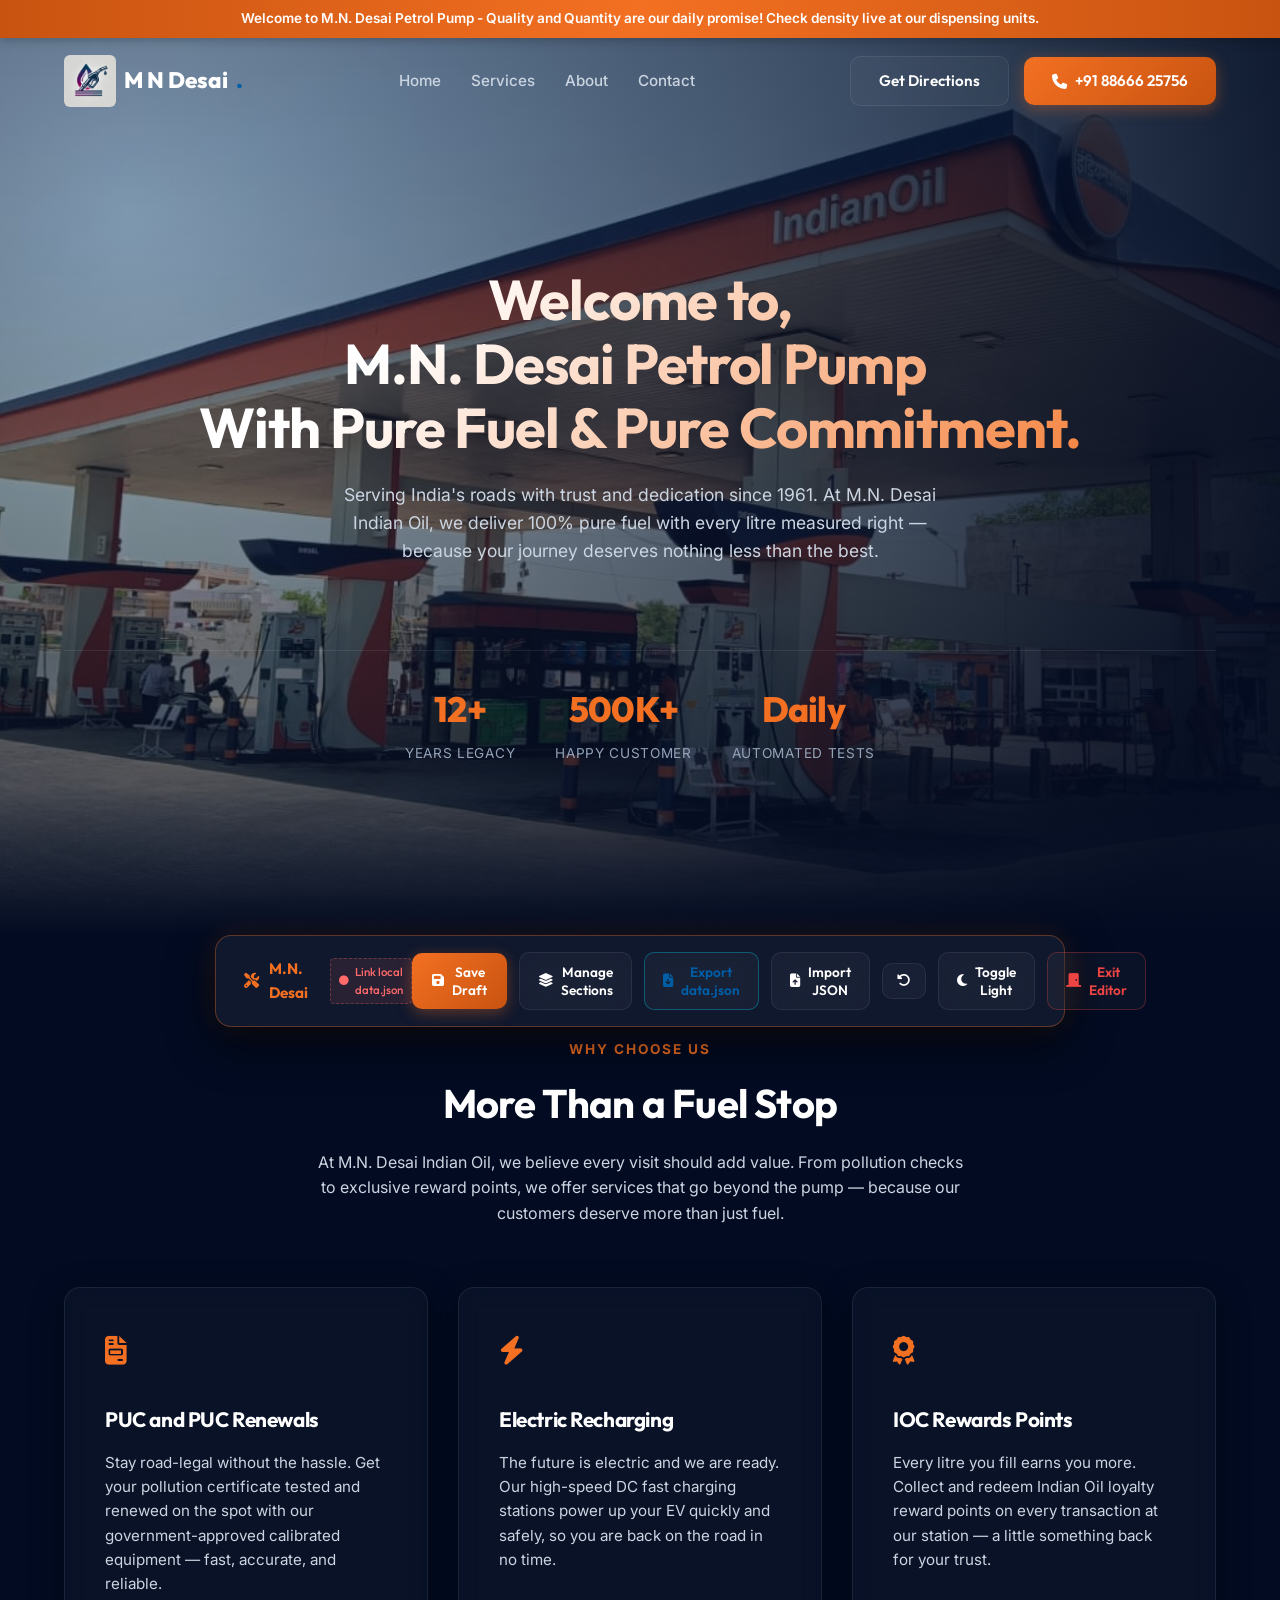
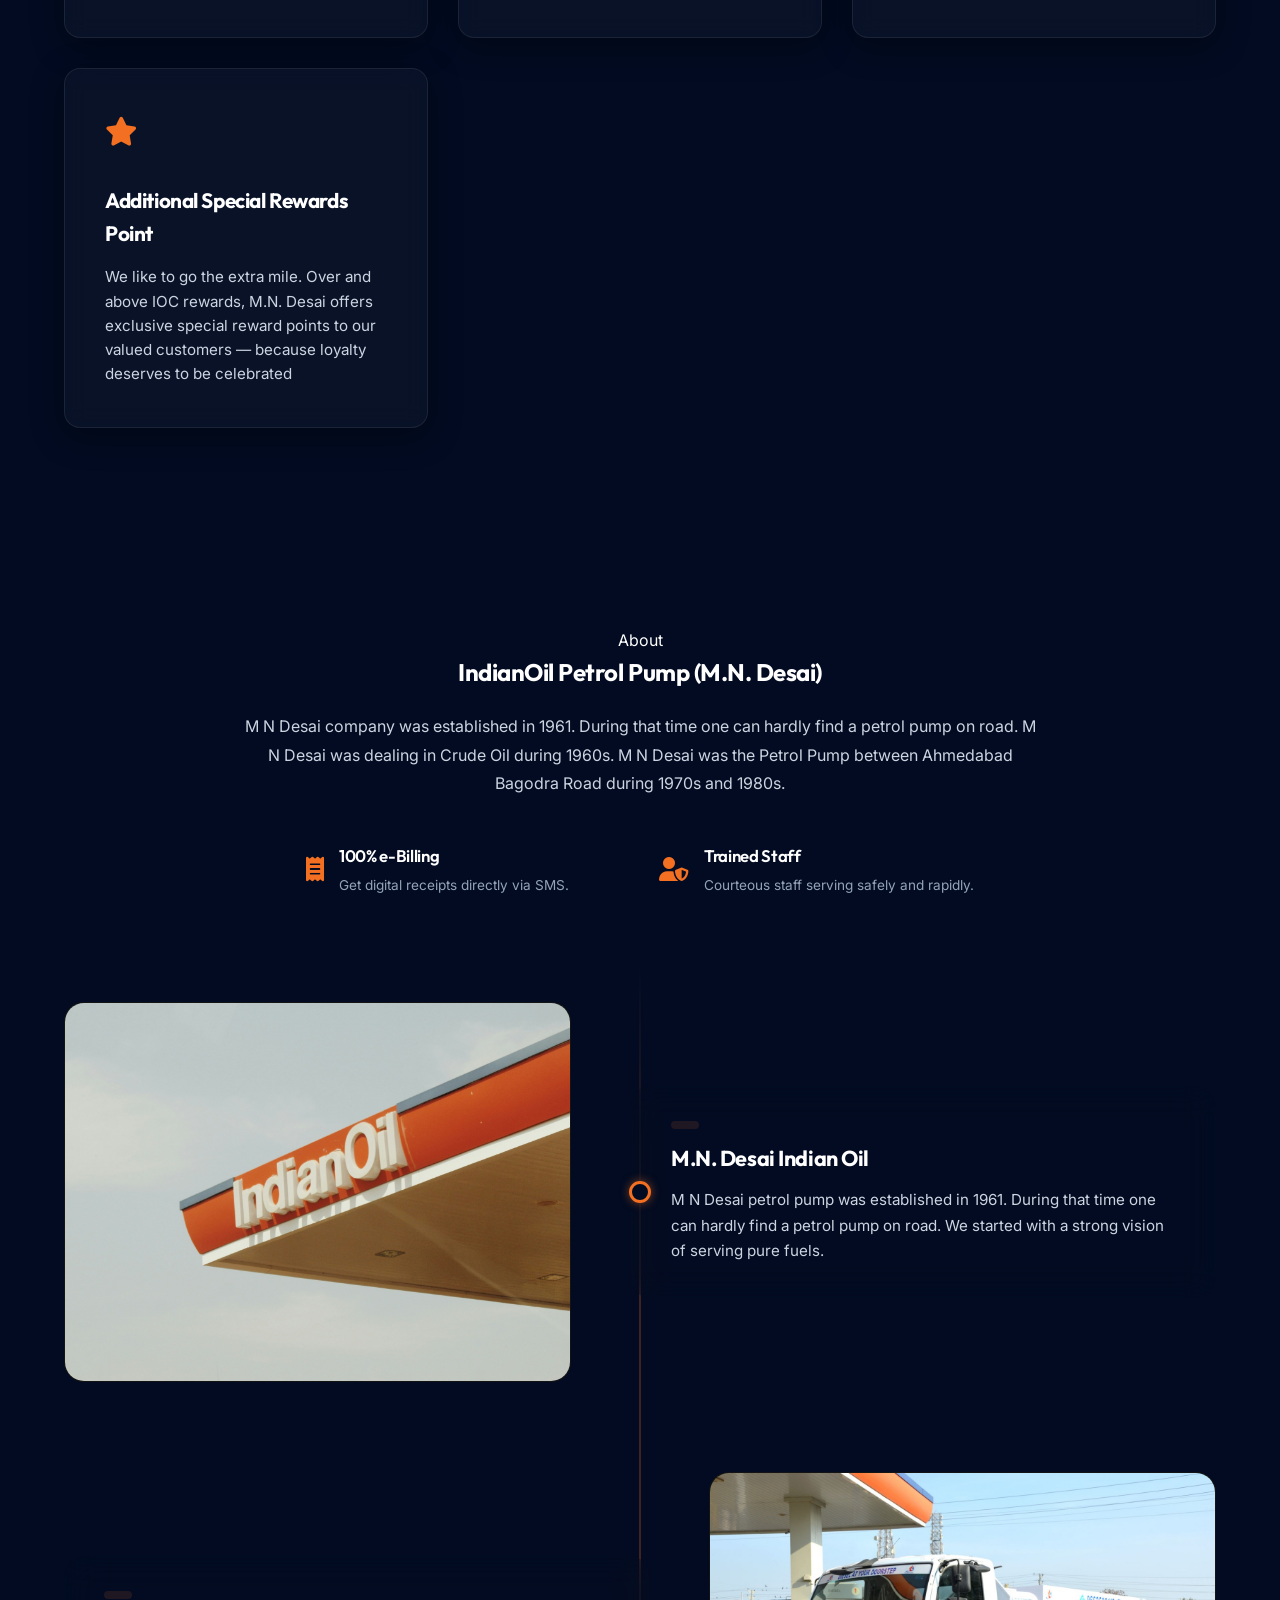
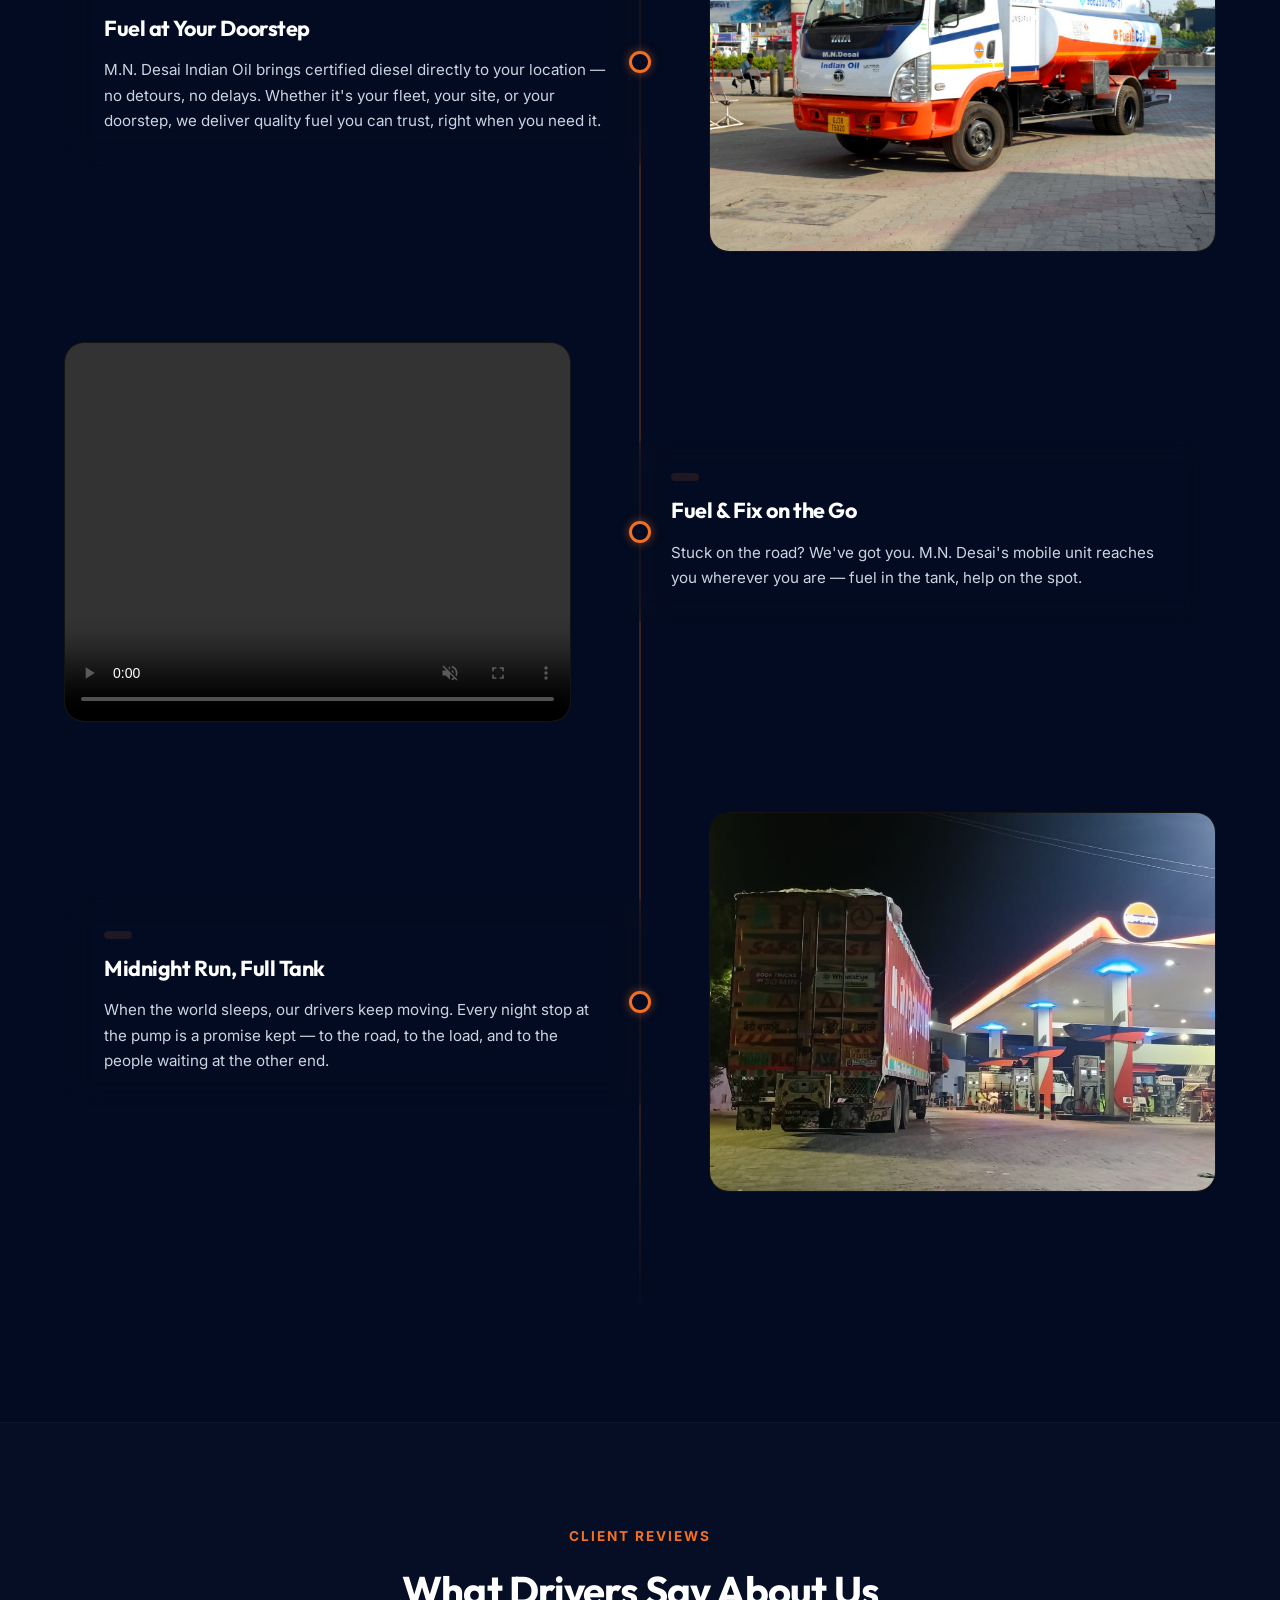
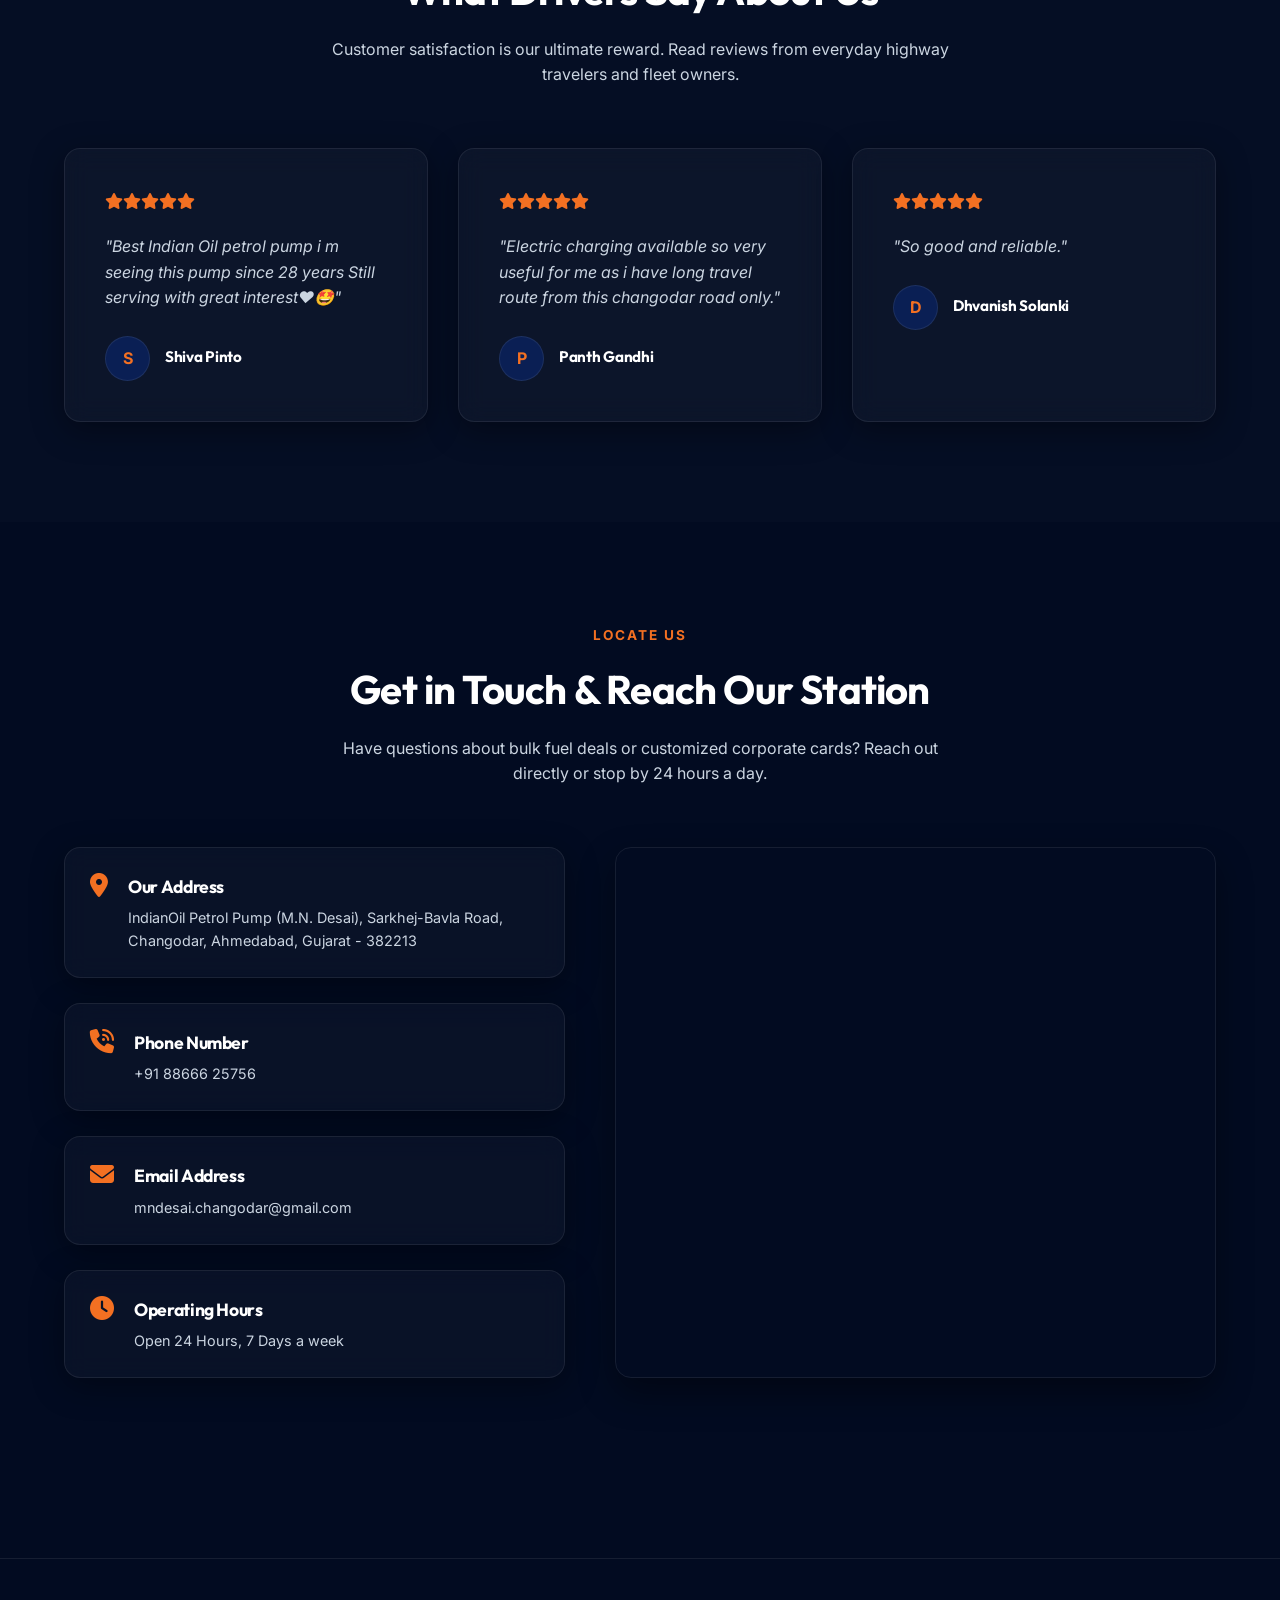
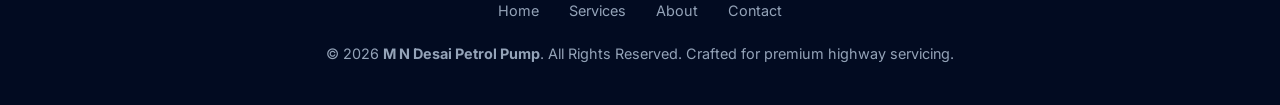
==== commit de2e428f: "final updated code" ====
--- a/index.html
+++ b/index.html
@@ -17,7 +17,7 @@
     <meta name="author" content="M.N. Desai">
 
 
-    <link rel="stylesheet" href="css/style.css?v=5.9">
+    <link rel="stylesheet" href="css/style.css?v=6.1">
 
 
     <link rel="stylesheet" href="https://cdnjs.cloudflare.com/ajax/libs/font-awesome/6.4.0/css/all.min.css">
@@ -52,8 +52,8 @@
 
             <div class="nav-cta">
                 <a href="#contact" class="btn btn-secondary">Get Directions</a>
-                <a href="tel:+919876543210" class="btn btn-primary" id="header-phone-btn"><i
-                        class="fa-solid fa-phone" data-icon-id="static-icon-1"></i> Call Now</a>
+                <a href="tel:+919876543210" class="btn btn-primary" id="header-phone-btn"><i class="fa-solid fa-phone"
+                        data-icon-id="static-icon-1"></i> Call Now</a>
             </div>
 
             <button class="nav-toggle" id="nav-menu-toggle" aria-label="Toggle Menu">
@@ -380,10 +380,9 @@
         <div class="container">
             <div class="footer-nav">
                 <a href="#hero">Home</a>
-                <a href="#prices">Rates</a>
-                <a href="#calculator">Calculator</a>
                 <a href="#services">Services</a>
                 <a href="#about">About</a>
+                <a href="#contact">Contact</a>
             </div>
             <p>&copy; <span id="footer-year">2026</span> <strong id="footer-station-name">M.N. Desai Petrol
                     Pump</strong>. All Rights Reserved. <span id="footer-crafted-text">Crafted for premium highway
@@ -475,7 +474,8 @@
                     <div class="input-group">
                         <label
                             style="font-weight: 600; font-size: 0.85rem; color: var(--text-secondary); display: flex; align-items: center; gap: 6px; margin-bottom: 4px;">
-                            <i class="fa-solid fa-cloud-arrow-up" data-icon-id="static-icon-24"></i> Register / Upload New Image
+                            <i class="fa-solid fa-cloud-arrow-up" data-icon-id="static-icon-24"></i> Register / Upload
+                            New Image
                         </label>
                         <div class="file-upload-drag-area" id="modal-image-drag-area"
                             style="border: 2px dashed rgba(245, 158, 11, 0.3); padding: 16px; border-radius: var(--border-radius-md); text-align: center; cursor: pointer; background: rgba(255,255,255,0.01); transition: var(--transition-smooth);">
@@ -494,7 +494,8 @@
                     <div class="input-group">
                         <label
                             style="font-weight: 600; font-size: 0.85rem; color: var(--text-secondary); display: flex; align-items: center; gap: 6px; margin-bottom: 6px;">
-                            <i class="fa-solid fa-file-video" data-icon-id="static-icon-26"></i> Available Videos in Folder
+                            <i class="fa-solid fa-file-video" data-icon-id="static-icon-26"></i> Available Videos in
+                            Folder
                         </label>
                         <div class="image-gallery-grid" id="modal-video-gallery-container"
                             style="display: grid; grid-template-columns: repeat(5, 1fr); gap: 10px; max-height: 150px; overflow-y: auto;">
@@ -536,7 +537,8 @@
                 <button type="button" class="btn btn-secondary" id="cancel-image-submit"
                     style="flex: 1; padding: 10px; font-size: 0.85rem;">Cancel</button>
                 <button type="button" class="btn btn-primary" id="apply-image-submit"
-                    style="flex: 1; padding: 10px; font-size: 0.85rem;"><i class="fa-solid fa-circle-check" data-icon-id="static-icon-30"></i> Apply
+                    style="flex: 1; padding: 10px; font-size: 0.85rem;"><i class="fa-solid fa-circle-check"
+                        data-icon-id="static-icon-30"></i> Apply
                     Media</button>
             </div>
         </div>
@@ -549,7 +551,8 @@
                 style="position: absolute; top: 15px; right: 15px; background: none; border: none; color: var(--text-secondary); cursor: pointer; font-size: 1.2rem;"><i
                     class="fa-solid fa-xmark" data-icon-id="static-icon-31"></i></button>
             <div class="login-header" style="margin-bottom: 20px;">
-                <i class="fa-solid fa-icons" data-icon-id="static-icon-32" style="color: var(--primary); font-size: 2.5rem; margin-bottom: 12px;"></i>
+                <i class="fa-solid fa-icons" data-icon-id="static-icon-32"
+                    style="color: var(--primary); font-size: 2.5rem; margin-bottom: 12px;"></i>
                 <h2 style="font-family: 'Outfit', sans-serif; font-size: 1.8rem; margin-bottom: 8px;">Select Curated
                     Icon</h2>
                 <p style="font-size: 0.85rem; color: var(--text-secondary); line-height: 1.4;">Pick a stunning and
@@ -563,7 +566,8 @@
                 <div class="input-group" style="width: 100%;">
                     <label
                         style="font-weight: 600; font-size: 0.85rem; color: var(--text-secondary); display: flex; align-items: center; gap: 6px; margin-bottom: 6px;">
-                        <i class="fa-solid fa-keyboard" data-icon-id="static-icon-33"></i> Or Type FontAwesome Class Name Manually
+                        <i class="fa-solid fa-keyboard" data-icon-id="static-icon-33"></i> Or Type FontAwesome Class
+                        Name Manually
                     </label>
                     <input type="text" id="modal-icon-custom-class" placeholder="e.g., fa-gas-pump, fa-phone, fa-gear"
                         style="width: 100%; padding: 12px; background: rgba(255,255,255,0.03); border: 1px solid var(--glass-border); border-radius: var(--border-radius-md); color: var(--text-primary); font-family: inherit; font-size: 0.90rem; transition: var(--transition-smooth); outline: none;">
@@ -573,7 +577,8 @@
                 <button type="button" class="btn btn-secondary" id="cancel-icon-submit"
                     style="flex: 1; padding: 10px; font-size: 0.85rem;">Cancel</button>
                 <button type="button" class="btn btn-primary" id="apply-icon-submit"
-                    style="flex: 1; padding: 10px; font-size: 0.85rem;"><i class="fa-solid fa-circle-check" data-icon-id="static-icon-34"></i> Apply
+                    style="flex: 1; padding: 10px; font-size: 0.85rem;"><i class="fa-solid fa-circle-check"
+                        data-icon-id="static-icon-34"></i> Apply
                     Icon</button>
             </div>
         </div>
@@ -602,7 +607,8 @@
                 <button type="button" class="btn btn-secondary" id="cancel-sections-submit"
                     style="flex: 1; padding: 10px; font-size: 0.85rem;">Cancel</button>
                 <button type="button" class="btn btn-primary" id="apply-sections-submit"
-                    style="flex: 1; padding: 10px; font-size: 0.85rem;"><i class="fa-solid fa-circle-check" data-icon-id="static-icon-37"></i> Apply
+                    style="flex: 1; padding: 10px; font-size: 0.85rem;"><i class="fa-solid fa-circle-check"
+                        data-icon-id="static-icon-37"></i> Apply
                     Changes</button>
             </div>
         </div>
@@ -615,7 +621,8 @@
             M.N. Desai <span id="file-sync-status"
                 style="margin-left: 12px; font-size: 0.72rem; color: #ff6b6b; padding: 4px 8px; border-radius: 4px; background: rgba(255, 107, 107, 0.1); border: 1px dashed rgba(255, 107, 107, 0.3); cursor: pointer; display: inline-flex; align-items: center; gap: 6px; font-weight: 500;"
                 title="Click to link directly to your local data.json file on your computer"><i
-                    class="fa-solid fa-circle" data-icon-id="static-icon-39" style="font-size: 0.6rem;"></i> Link local data.json</span>
+                    class="fa-solid fa-circle" data-icon-id="static-icon-39" style="font-size: 0.6rem;"></i> Link local
+                data.json</span>
         </div>
         <div class="dock-buttons">
             <button class="btn btn-primary" id="wysiwyg-save-btn" style="padding: 10px 20px; font-size: 0.85rem;">
@@ -663,7 +670,7 @@
     </div>
 
 
-    <script src="js/app.js?v=5.9"></script>
+    <script src="js/app.js?v=6.0"></script>
 </body>
 
 </html>
--- a/css/style.css
+++ b/css/style.css
@@ -1926,7 +1926,7 @@
     position: fixed;
     bottom: 25px;
     left: 50%;
-    transform: translateX(-50%) translateY(150px);
+    transform: translateX(-50%) translateY(calc(100% + 60px));
     width: calc(100% - 40px);
     max-width: 850px;
     background: rgba(19, 28, 49, 0.85);
@@ -2513,8 +2513,8 @@
     z-index: 20;
 }
 
-.glass-panel:hover .item-edit-controls,
-.glass-panel:focus-within .item-edit-controls {
+body.wysiwyg-edit-mode-active .glass-panel:hover .item-edit-controls,
+body.wysiwyg-edit-mode-active .glass-panel:focus-within .item-edit-controls {
     display: flex;
 }
 
@@ -2714,7 +2714,7 @@
         bottom: 10px;
         width: calc(100% - 20px);
         padding: 15px;
-        transform: translateX(-50%) translateY(200px);
+        transform: translateX(-50%) translateY(calc(100% + 60px));
     }
     
     .wysiwyg-floating-control-dock.slide-up-active {
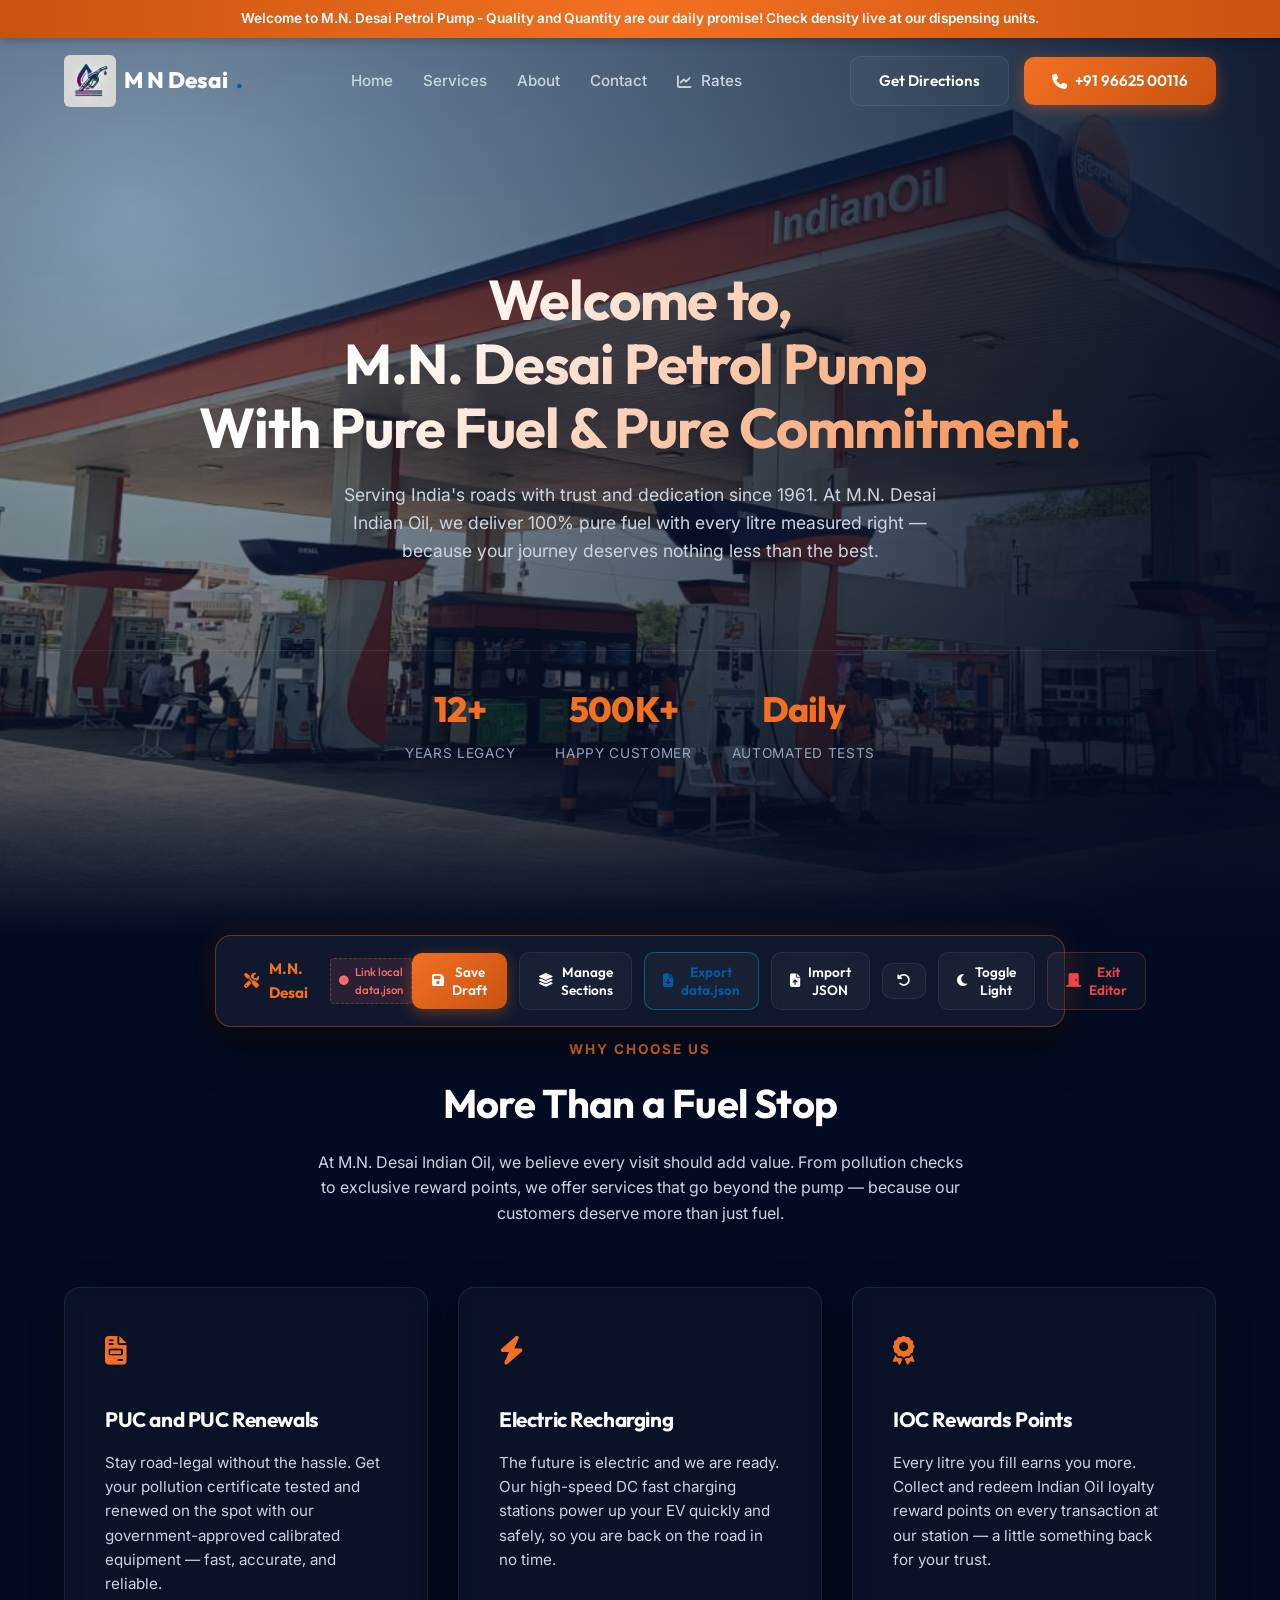
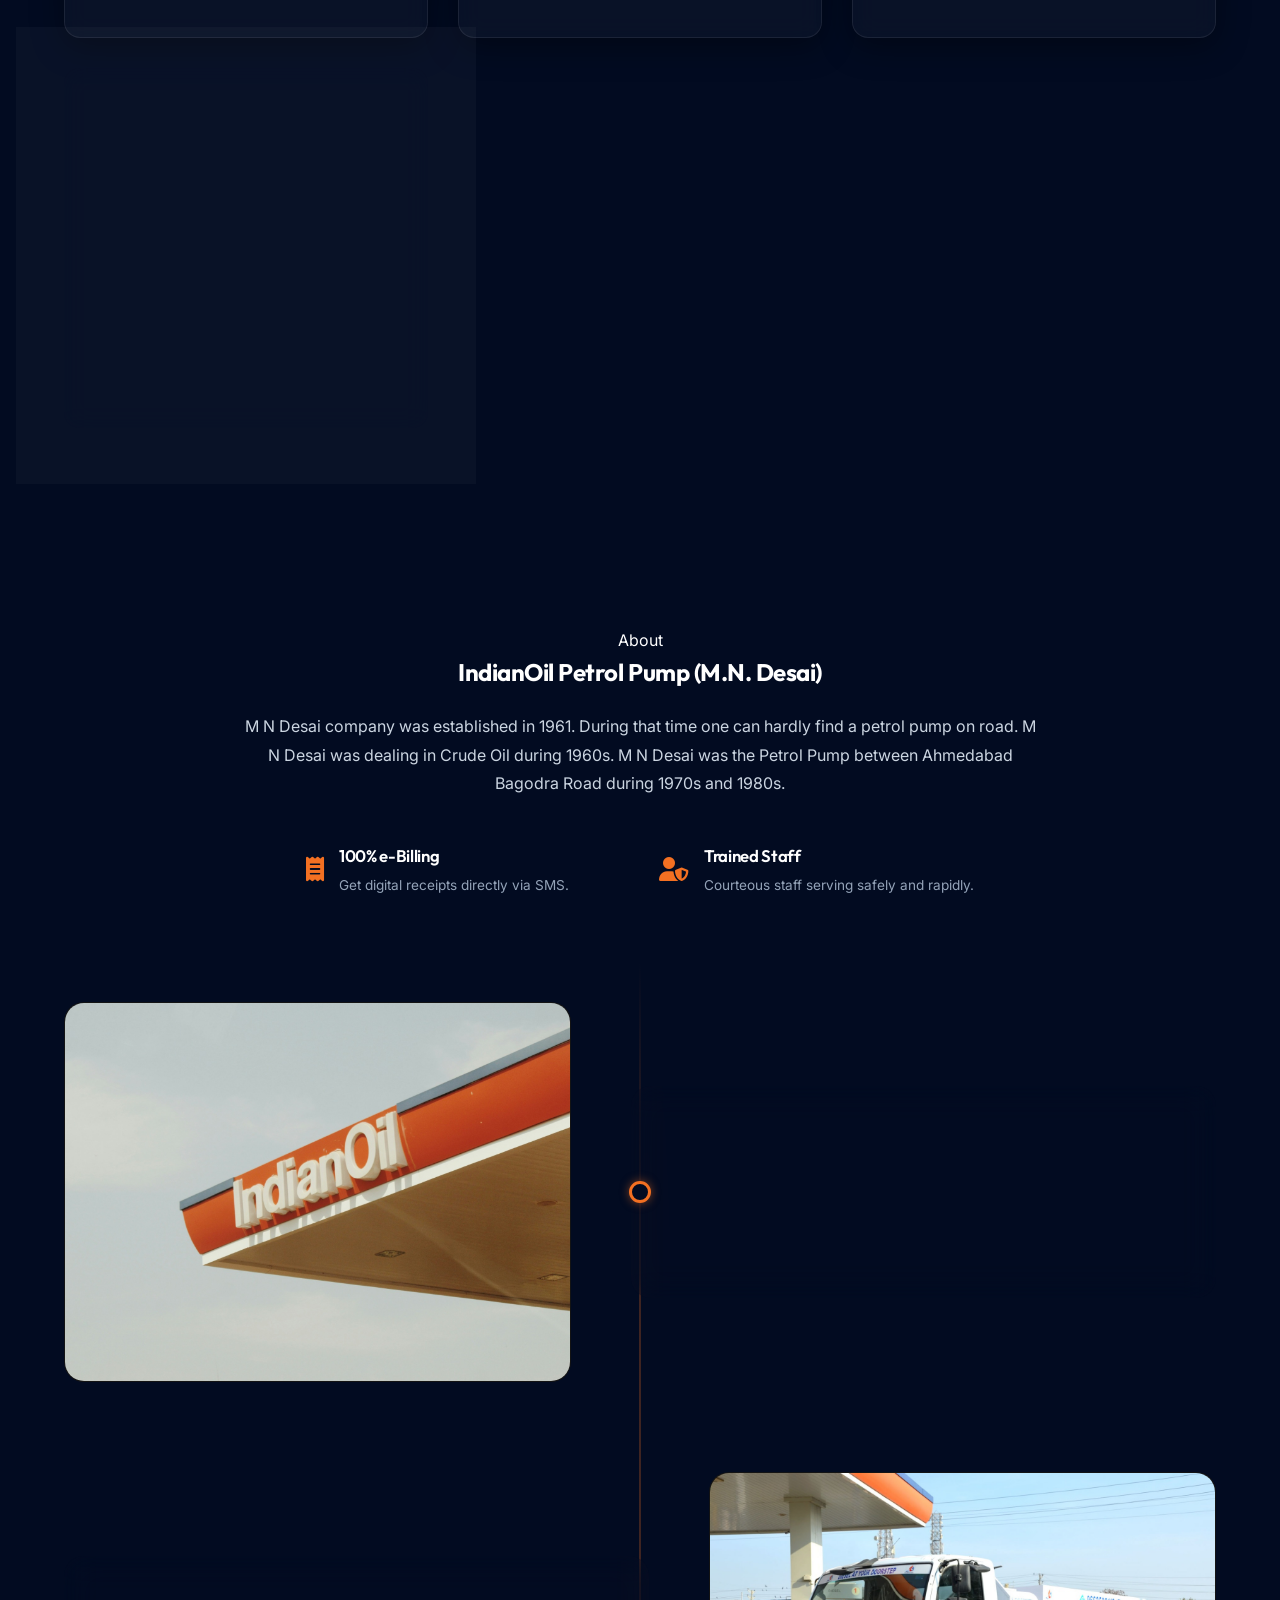
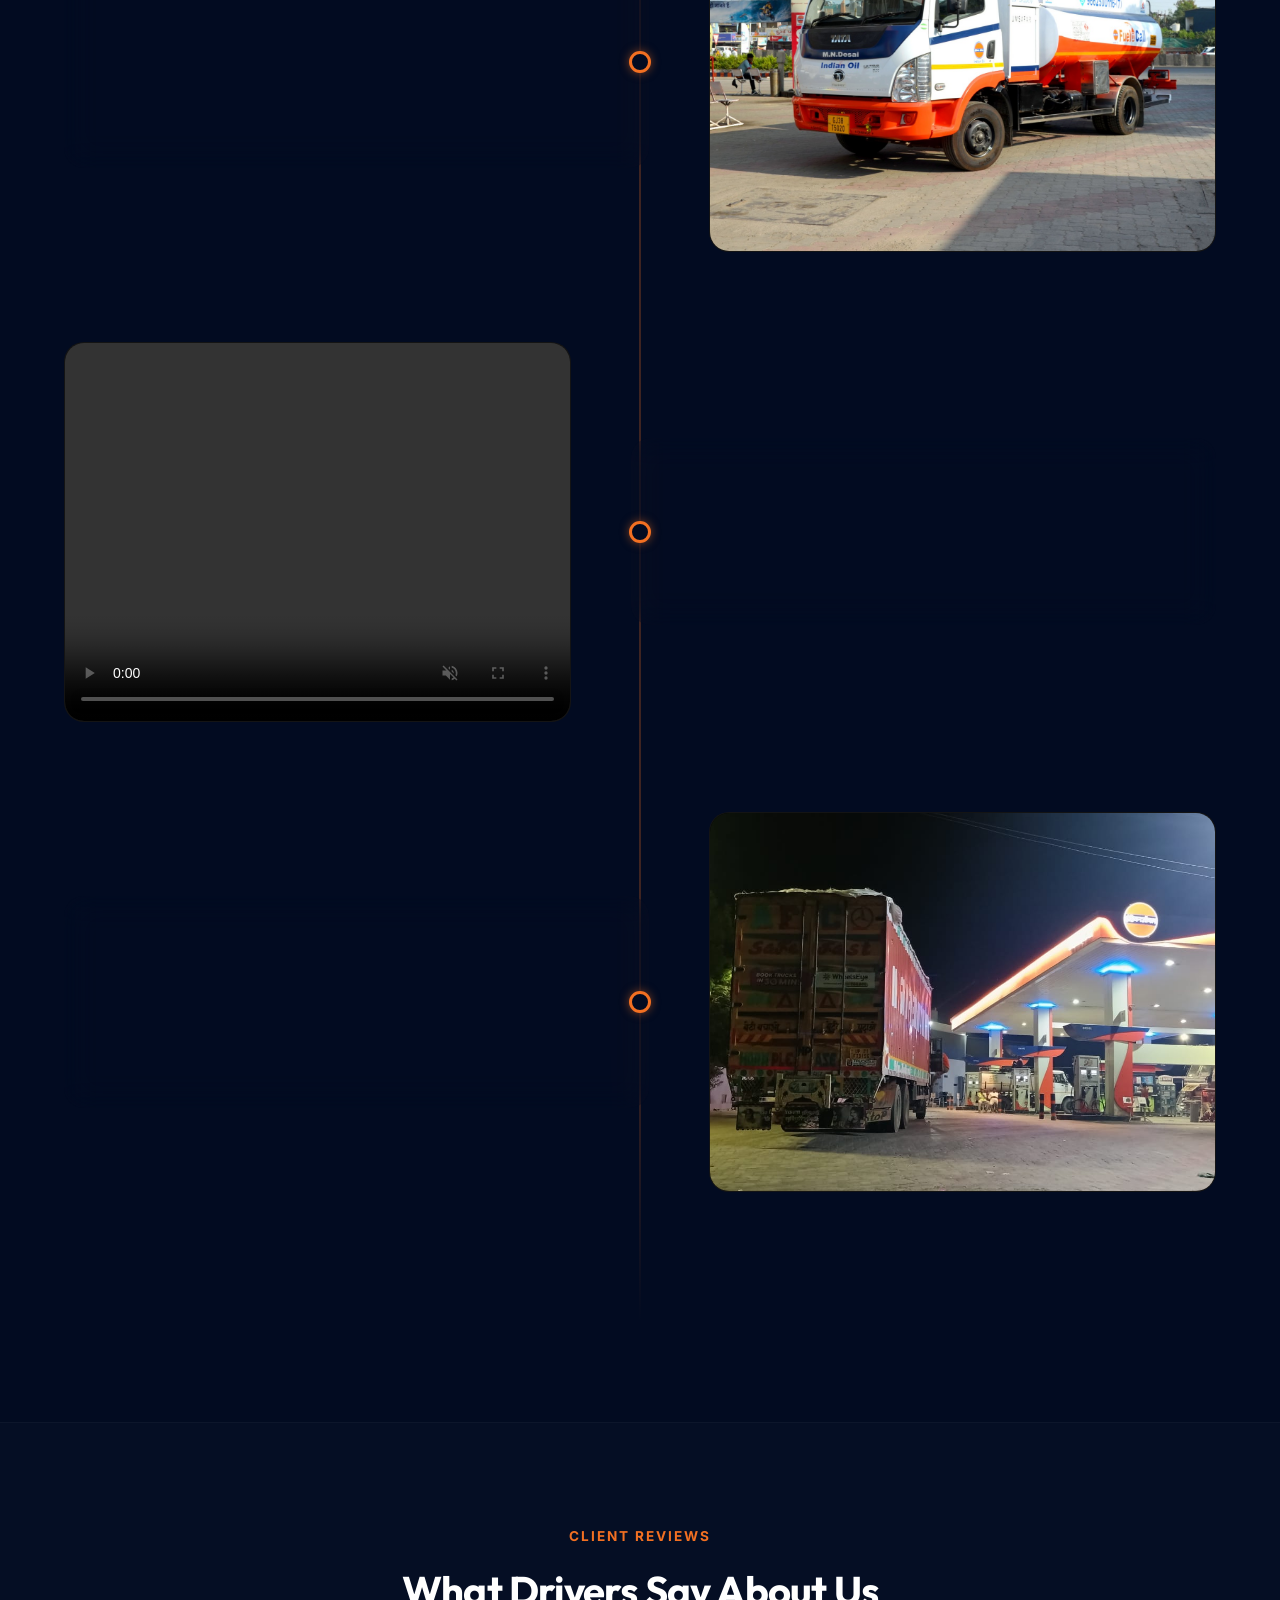
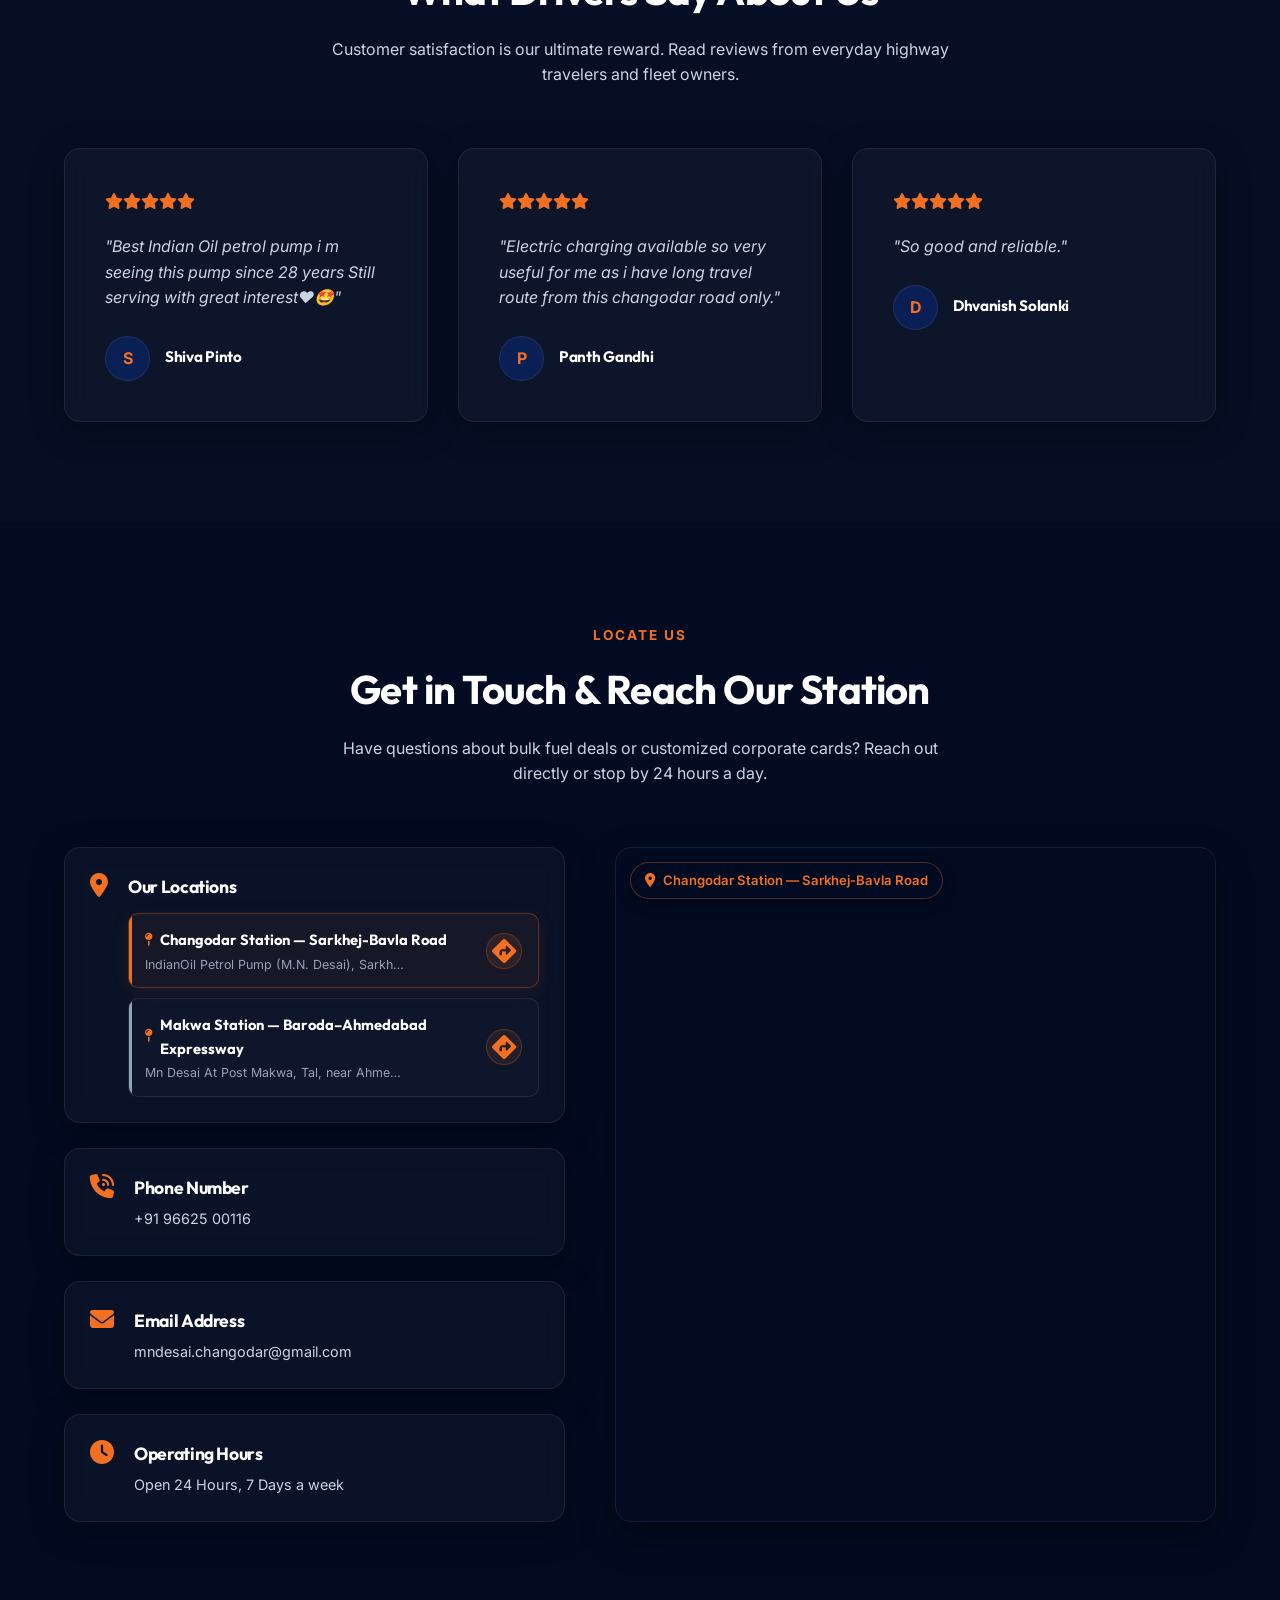
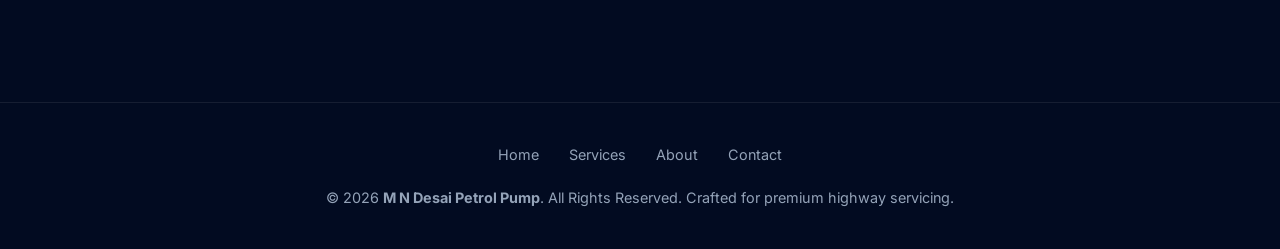
==== commit 0917c26f: "create rate table" ====
--- a/index.html
+++ b/index.html
@@ -17,7 +17,7 @@
     <meta name="author" content="M.N. Desai">
 
 
-    <link rel="stylesheet" href="css/style.css?v=6.1">
+    <link rel="stylesheet" href="css/style.css?v=6.3">
 
 
     <link rel="stylesheet" href="https://cdnjs.cloudflare.com/ajax/libs/font-awesome/6.4.0/css/all.min.css">
@@ -47,12 +47,13 @@
                     <li><a href="#services">Our Services</a></li>
                     <li><a href="#about">About</a></li>
                     <li><a href="#contact">Contact</a></li>
+                    <li><a href="rate.html"></i> Rates</a></li>
                 </ul>
             </nav>
 
             <div class="nav-cta">
                 <a href="#contact" class="btn btn-secondary">Get Directions</a>
-                <a href="tel:+919876543210" class="btn btn-primary" id="header-phone-btn"><i class="fa-solid fa-phone"
+                <a href="tel:+919662500116" class="btn btn-primary" id="header-phone-btn"><i class="fa-solid fa-phone"
                         data-icon-id="static-icon-1"></i> Call Now</a>
             </div>
 
@@ -332,19 +333,21 @@
 
             <div class="contact-grid">
                 <div class="contact-info-cards">
-                    <div class="glass-panel contact-panel-card">
+                    <!-- Location List (dynamic) -->
+                    <div class="glass-panel contact-panel-card" id="location-list-card">
                         <i class="fa-solid fa-location-dot" data-icon-id="static-icon-11"></i>
-                        <div>
-                            <h4>Our Address</h4>
-                            <p id="contact-address">IndianOil Petrol Pump (M.N. Desai), Sarkhej-Bavla Road, Changodar,
-                                Ahmedabad, Gujarat - 382213</p>
+                        <div style="width:100%">
+                            <h4>Our Locations</h4>
+                            <div id="contact-locations-list" class="contact-locations-list">
+                                <!-- Dynamic location items rendered by JS -->
+                            </div>
                         </div>
                     </div>
                     <div class="glass-panel contact-panel-card">
                         <i class="fa-solid fa-phone-volume" data-icon-id="static-icon-12"></i>
                         <div>
                             <h4>Phone Number</h4>
-                            <p><a href="tel:+919876543210" id="contact-phone">+91 98765 43210</a></p>
+                            <p><a href="tel:+919662500116" id="contact-phone">+91 96625 00116</a></p>
                             <p style="font-size:0.8rem; color:var(--text-muted);"></p>
                         </div>
                     </div>
@@ -364,8 +367,12 @@
                     </div>
                 </div>
 
-                <div class="map-wrapper">
-
+                <div class="map-wrapper" id="map-outer-wrapper">
+                    <!-- Active location label -->
+                    <div class="map-active-label" id="map-active-label">
+                        <i class="fa-solid fa-location-dot"></i>
+                        <span id="map-active-label-text">Select a location</span>
+                    </div>
                     <iframe
                         src="https://www.google.com/maps/embed?pb=!1m18!1m12!1m3!1d3672.630043883011!2d72.4411132!3d22.9208035!2m3!1f0!2f0!3f0!3m2!1i1024!2i768!4f13.1!3m3!1m2!1s0x395e91b2bcdae9b9%3A0xb13c79120ed549c4!2sIndianOil!5e0!3m2!1sen!2sin!4v1715830000000!5m2!1sen!2sin"
                         allowfullscreen="" loading="lazy" referrerpolicy="no-referrer-when-downgrade"
@@ -555,8 +562,8 @@
                     style="color: var(--primary); font-size: 2.5rem; margin-bottom: 12px;"></i>
                 <h2 style="font-family: 'Outfit', sans-serif; font-size: 1.8rem; margin-bottom: 8px;">Select Curated
                     Icon</h2>
-                <p style="font-size: 0.85rem; color: var(--text-secondary); line-height: 1.4;">Pick a stunning and
-                    modern icon style to customize this section's branding.</p>
+                <p style="font-size: 0.85rem; color: var(--text-secondary); line-height: 1.4;">Pick a stunning &
+                    modern icon style to customize this section's brand.</p>
             </div>
             <div class="icon-modal-body" style="text-align: left; display: flex; flex-direction: column; gap: 15px;">
                 <div class="icon-picker-grid" id="modal-icon-picker-container">
@@ -670,7 +677,7 @@
     </div>
 
 
-    <script src="js/app.js?v=6.0"></script>
+    <script src="js/app.js?v=6.3"></script>
 </body>
 
 </html>
--- a/css/style.css
+++ b/css/style.css
@@ -288,6 +288,17 @@
     color: var(--text-primary);
 }
 
+nav ul li a i {
+    margin-right: 6px;
+    font-size: 0.9rem;
+    vertical-align: middle;
+    transition: var(--transition-smooth);
+}
+
+nav ul li a:hover i {
+    transform: translateY(-1px);
+}
+
 .nav-cta {
     display: flex;
     align-items: center;
@@ -1356,15 +1367,161 @@
     overflow: hidden;
     border: 1px solid var(--glass-border);
     height: 100%;
-    min-height: 350px;
+    min-height: 400px;
     box-shadow: 0 15px 35px rgba(0, 0, 0, 0.4);
+    position: relative;
+    transition: box-shadow 0.4s ease, border-color 0.4s ease;
+}
+
+.map-wrapper.map-updating {
+    border-color: rgba(243, 112, 34, 0.5);
+    box-shadow: 0 15px 45px rgba(243, 112, 34, 0.2);
 }
 
 .map-wrapper iframe {
     width: 100%;
     height: 100%;
-    min-height: 350px;
+    min-height: 400px;
     border: none;
+}
+
+/* Active location label overlaid on map */
+.map-active-label {
+    position: absolute;
+    top: 14px;
+    left: 14px;
+    z-index: 10;
+    display: flex;
+    align-items: center;
+    gap: 8px;
+    background: rgba(2, 11, 33, 0.82);
+    backdrop-filter: blur(14px);
+    border: 1px solid rgba(243, 112, 34, 0.35);
+    padding: 7px 14px;
+    border-radius: 50px;
+    font-size: 0.82rem;
+    font-weight: 600;
+    color: var(--primary);
+    pointer-events: none;
+    box-shadow: 0 4px 14px rgba(0,0,0,0.35);
+}
+
+.map-active-label i {
+    color: var(--primary);
+    font-size: 0.85rem;
+}
+
+/* Location List */
+.contact-locations-list {
+    display: flex;
+    flex-direction: column;
+    gap: 10px;
+    margin-top: 12px;
+}
+
+.location-item {
+    cursor: pointer;
+    border-radius: var(--border-radius-md);
+    border: 1px solid var(--glass-border);
+    background: rgba(255,255,255,0.02);
+    padding: 14px 16px;
+    transition: var(--transition-smooth);
+    position: relative;
+    overflow: hidden;
+}
+
+.location-item::before {
+    content: '';
+    position: absolute;
+    left: 0;
+    top: 0;
+    height: 100%;
+    width: 3px;
+    background: var(--text-muted);
+    border-radius: 3px 0 0 3px;
+    transition: background 0.3s ease;
+}
+
+.location-item.active::before,
+.location-item:hover::before {
+    background: var(--primary);
+}
+
+.location-item.active {
+    background: rgba(243, 112, 34, 0.06);
+    border-color: rgba(243, 112, 34, 0.3);
+    box-shadow: 0 4px 18px rgba(243, 112, 34, 0.1);
+}
+
+.location-item:hover:not(.active) {
+    background: rgba(255,255,255,0.04);
+    border-color: rgba(255,255,255,0.14);
+    transform: translateX(3px);
+}
+
+.location-item-body {
+    display: flex;
+    align-items: center;
+    justify-content: space-between;
+    gap: 12px;
+}
+
+.location-item-info {
+    display: flex;
+    flex-direction: column;
+    gap: 4px;
+    flex: 1;
+    min-width: 0;
+}
+
+.location-item-name {
+    font-family: 'Outfit', sans-serif;
+    font-weight: 700;
+    font-size: 0.92rem;
+    color: var(--text-primary);
+    display: flex;
+    align-items: center;
+    gap: 7px;
+}
+
+.location-item-name i {
+    color: var(--primary);
+    font-size: 0.8rem;
+}
+
+.location-item-addr {
+    font-size: 0.78rem;
+    color: var(--text-muted);
+    line-height: 1.4;
+    white-space: nowrap;
+    overflow: hidden;
+    text-overflow: ellipsis;
+    max-width: 260px;
+}
+
+/* Navigate/Directions button */
+.location-navigate-btn {
+    display: flex;
+    align-items: center;
+    justify-content: center;
+    width: 36px;
+    height: 36px;
+    border-radius: 50%;
+    background: rgba(243, 112, 34, 0.1);
+    border: 1px solid rgba(243, 112, 34, 0.25);
+    color: var(--primary);
+    font-size: 0.95rem;
+    transition: var(--transition-smooth);
+    flex-shrink: 0;
+    text-decoration: none;
+}
+
+.location-navigate-btn:hover {
+    background: var(--primary);
+    color: #fff;
+    border-color: var(--primary);
+    transform: scale(1.1) rotate(-10deg);
+    box-shadow: 0 4px 14px rgba(243, 112, 34, 0.4);
 }
 
 footer {
